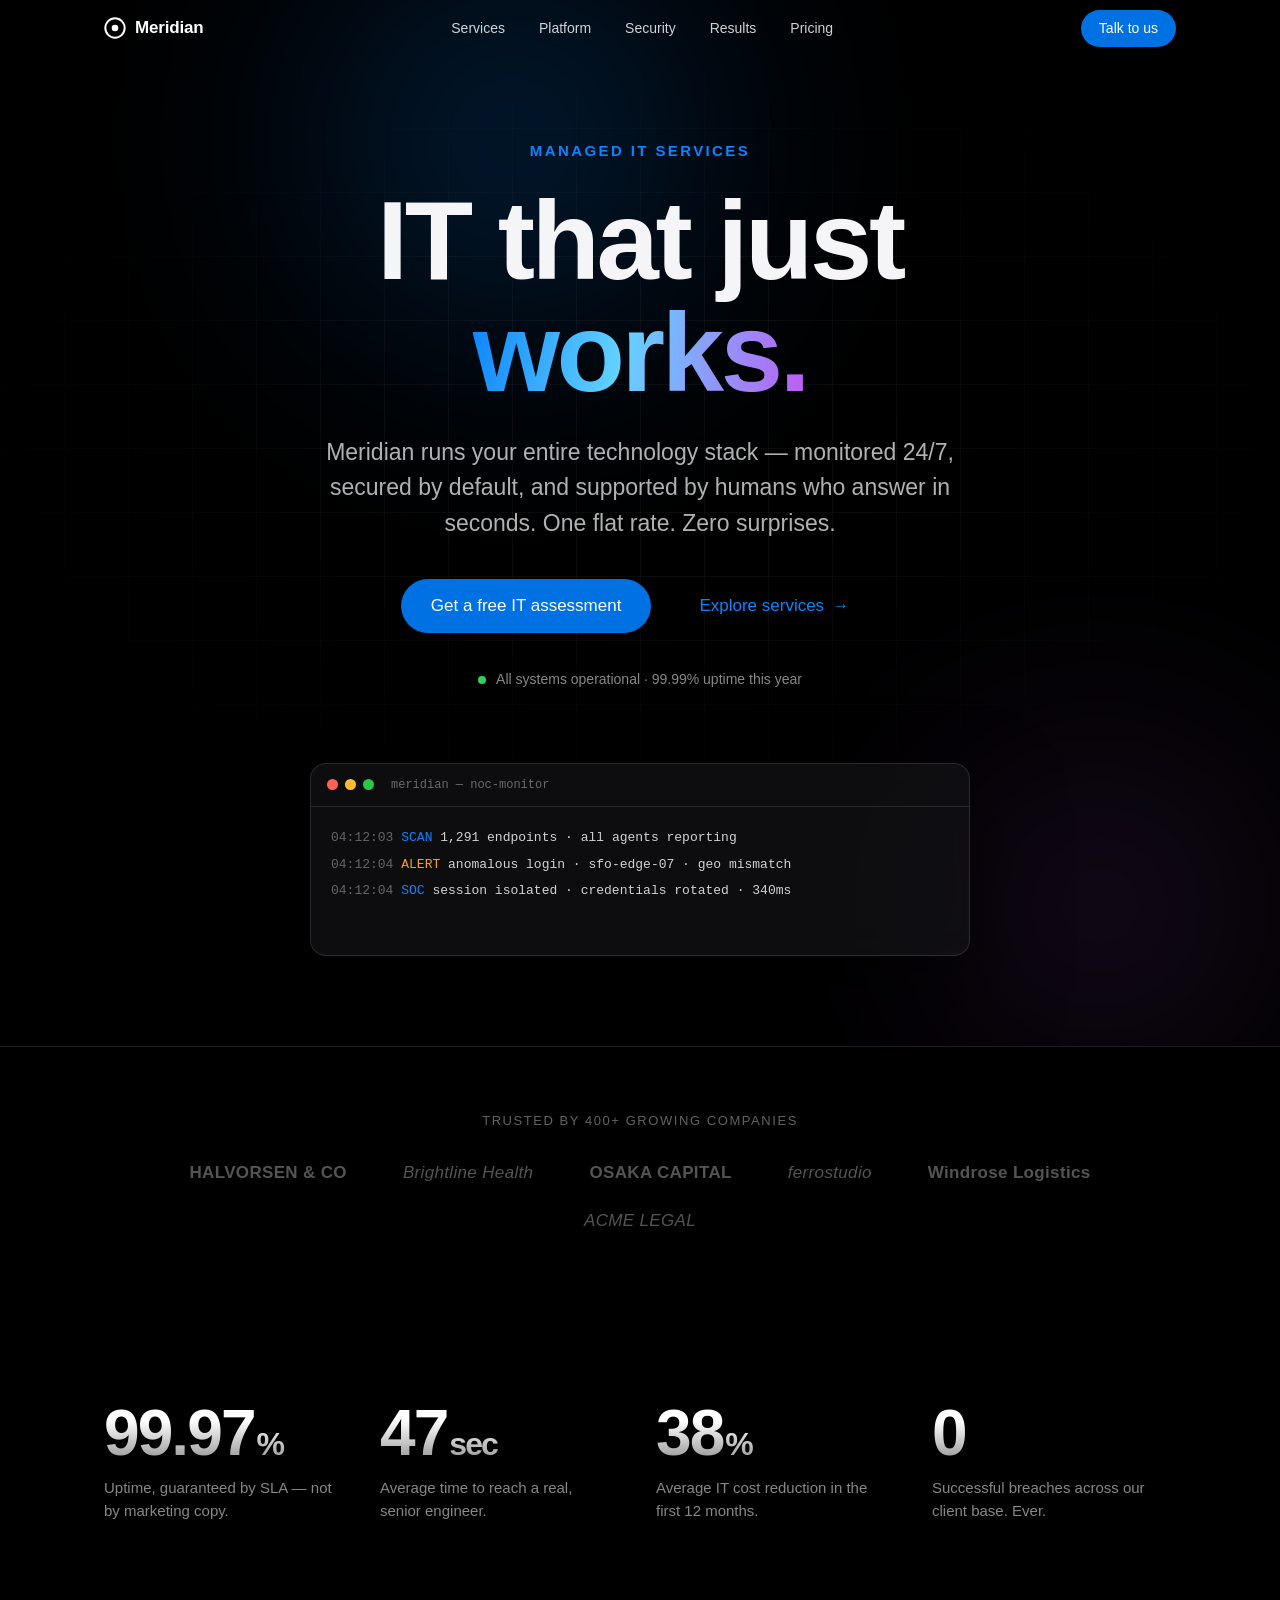
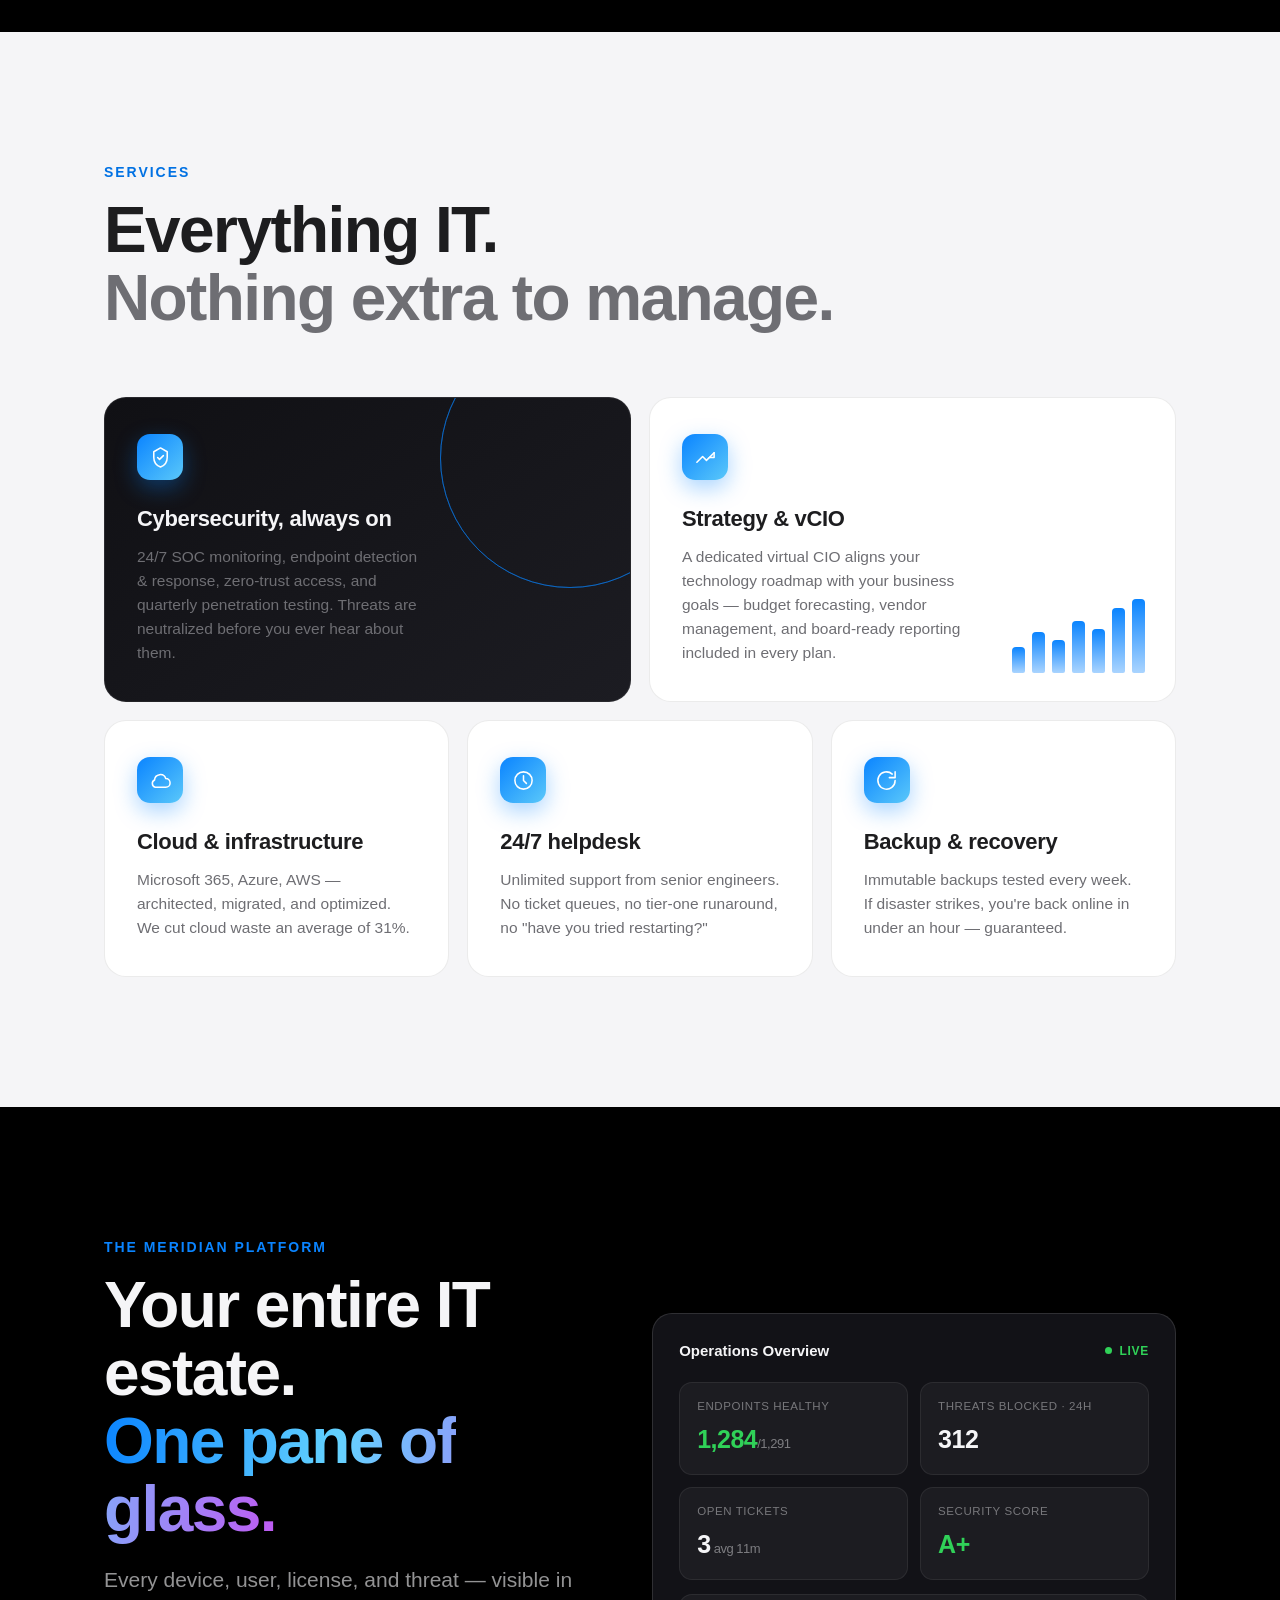
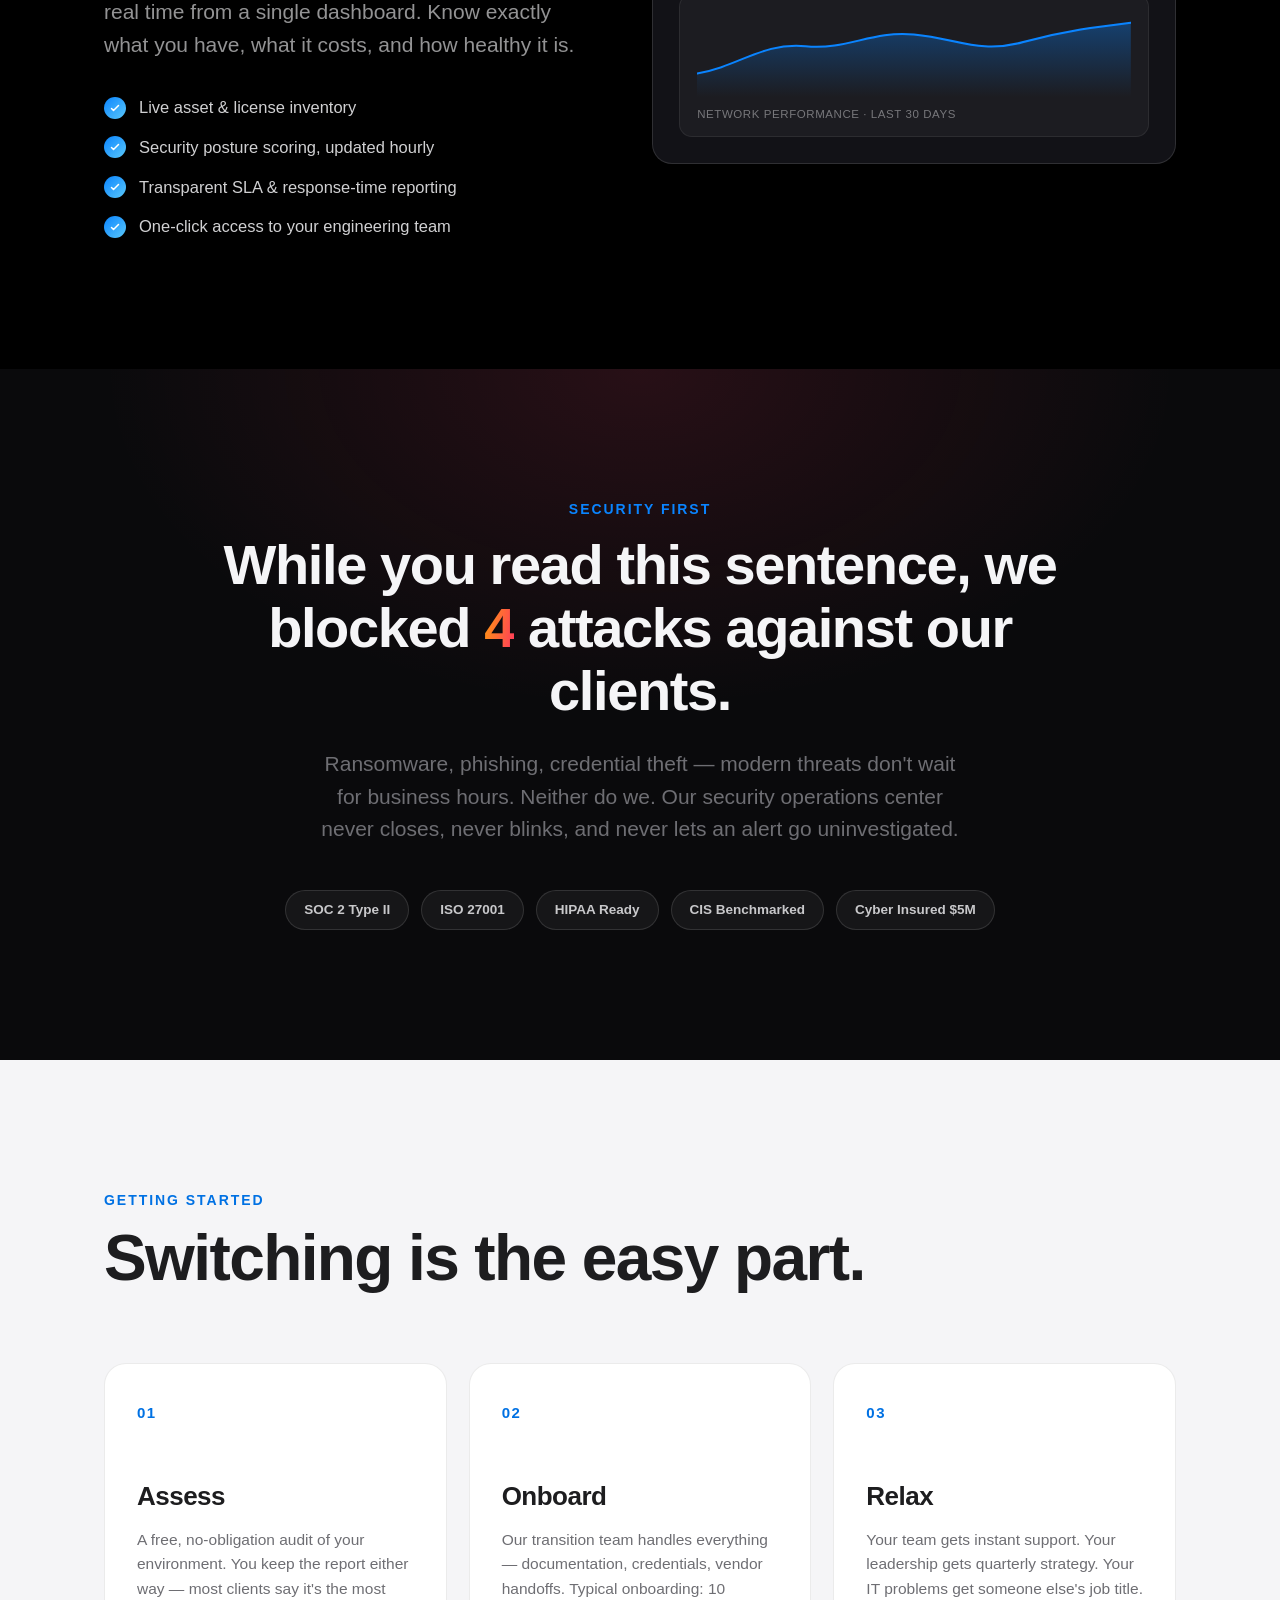
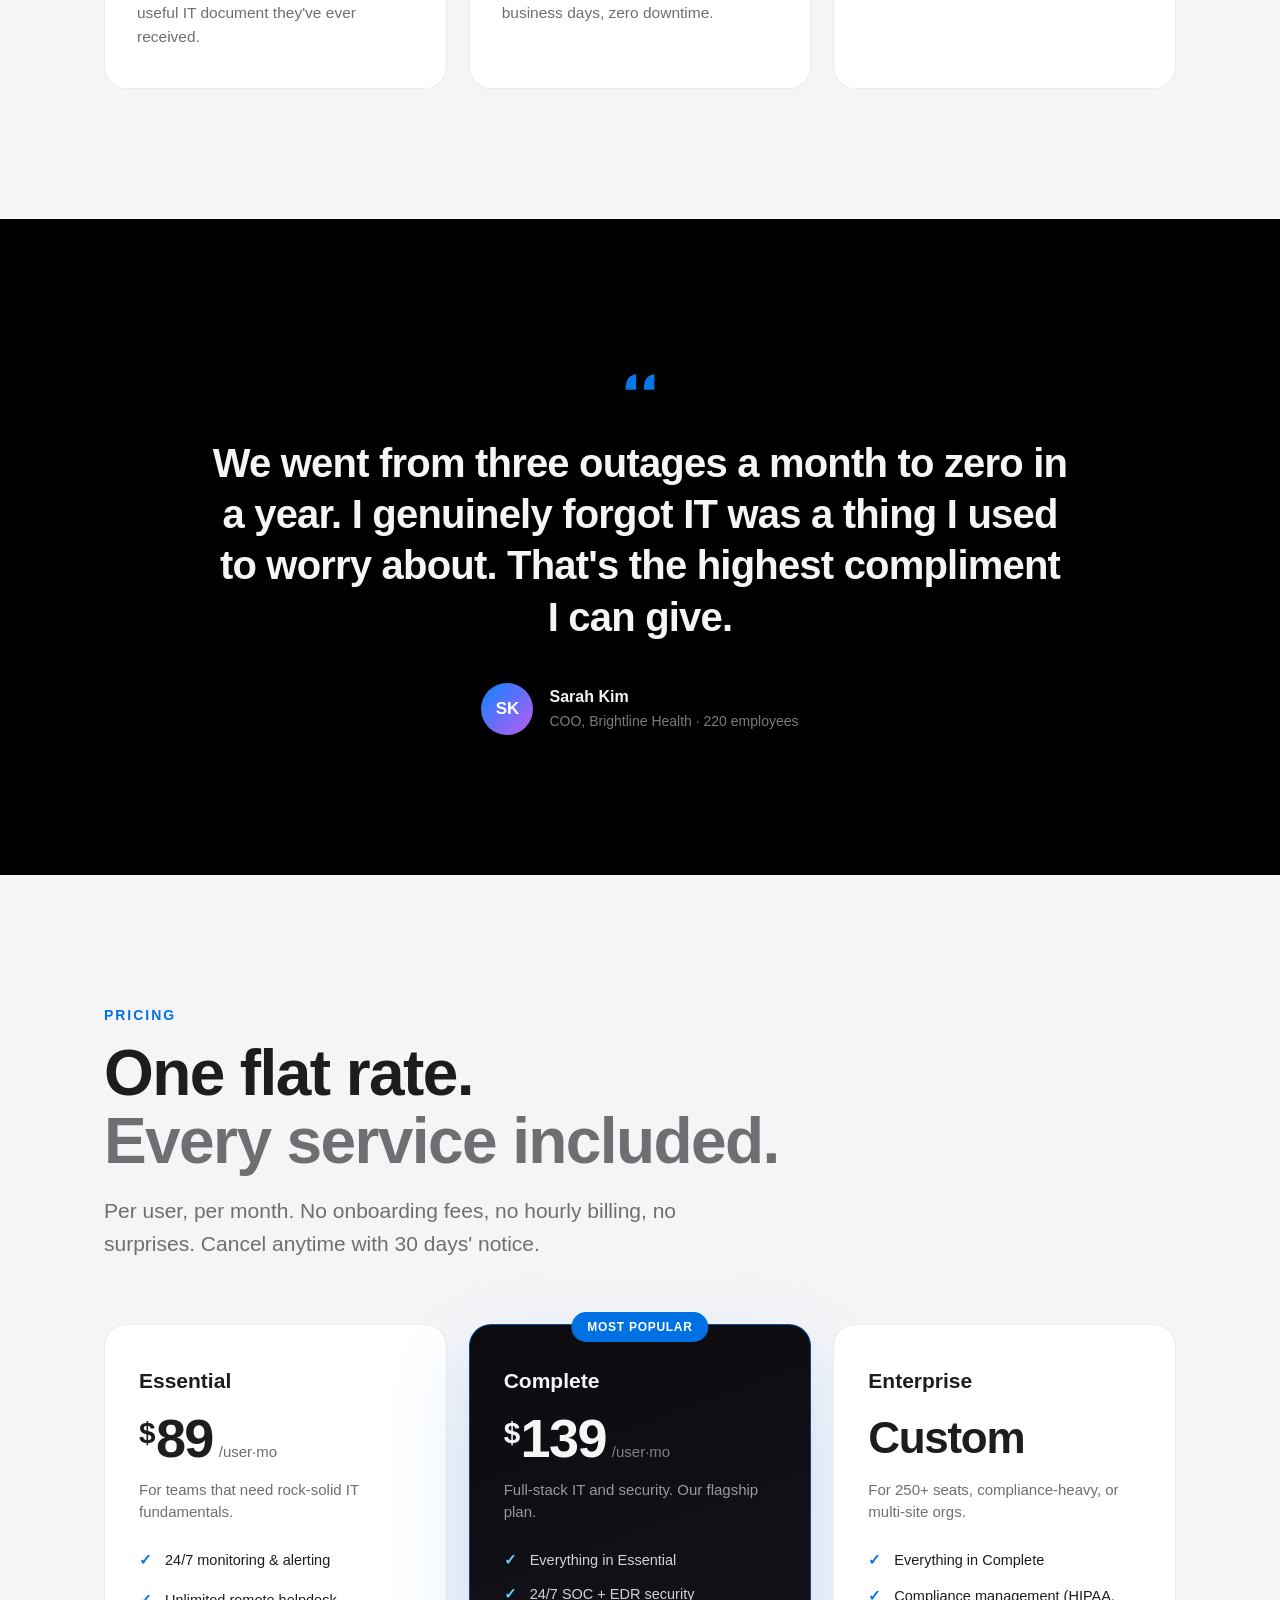
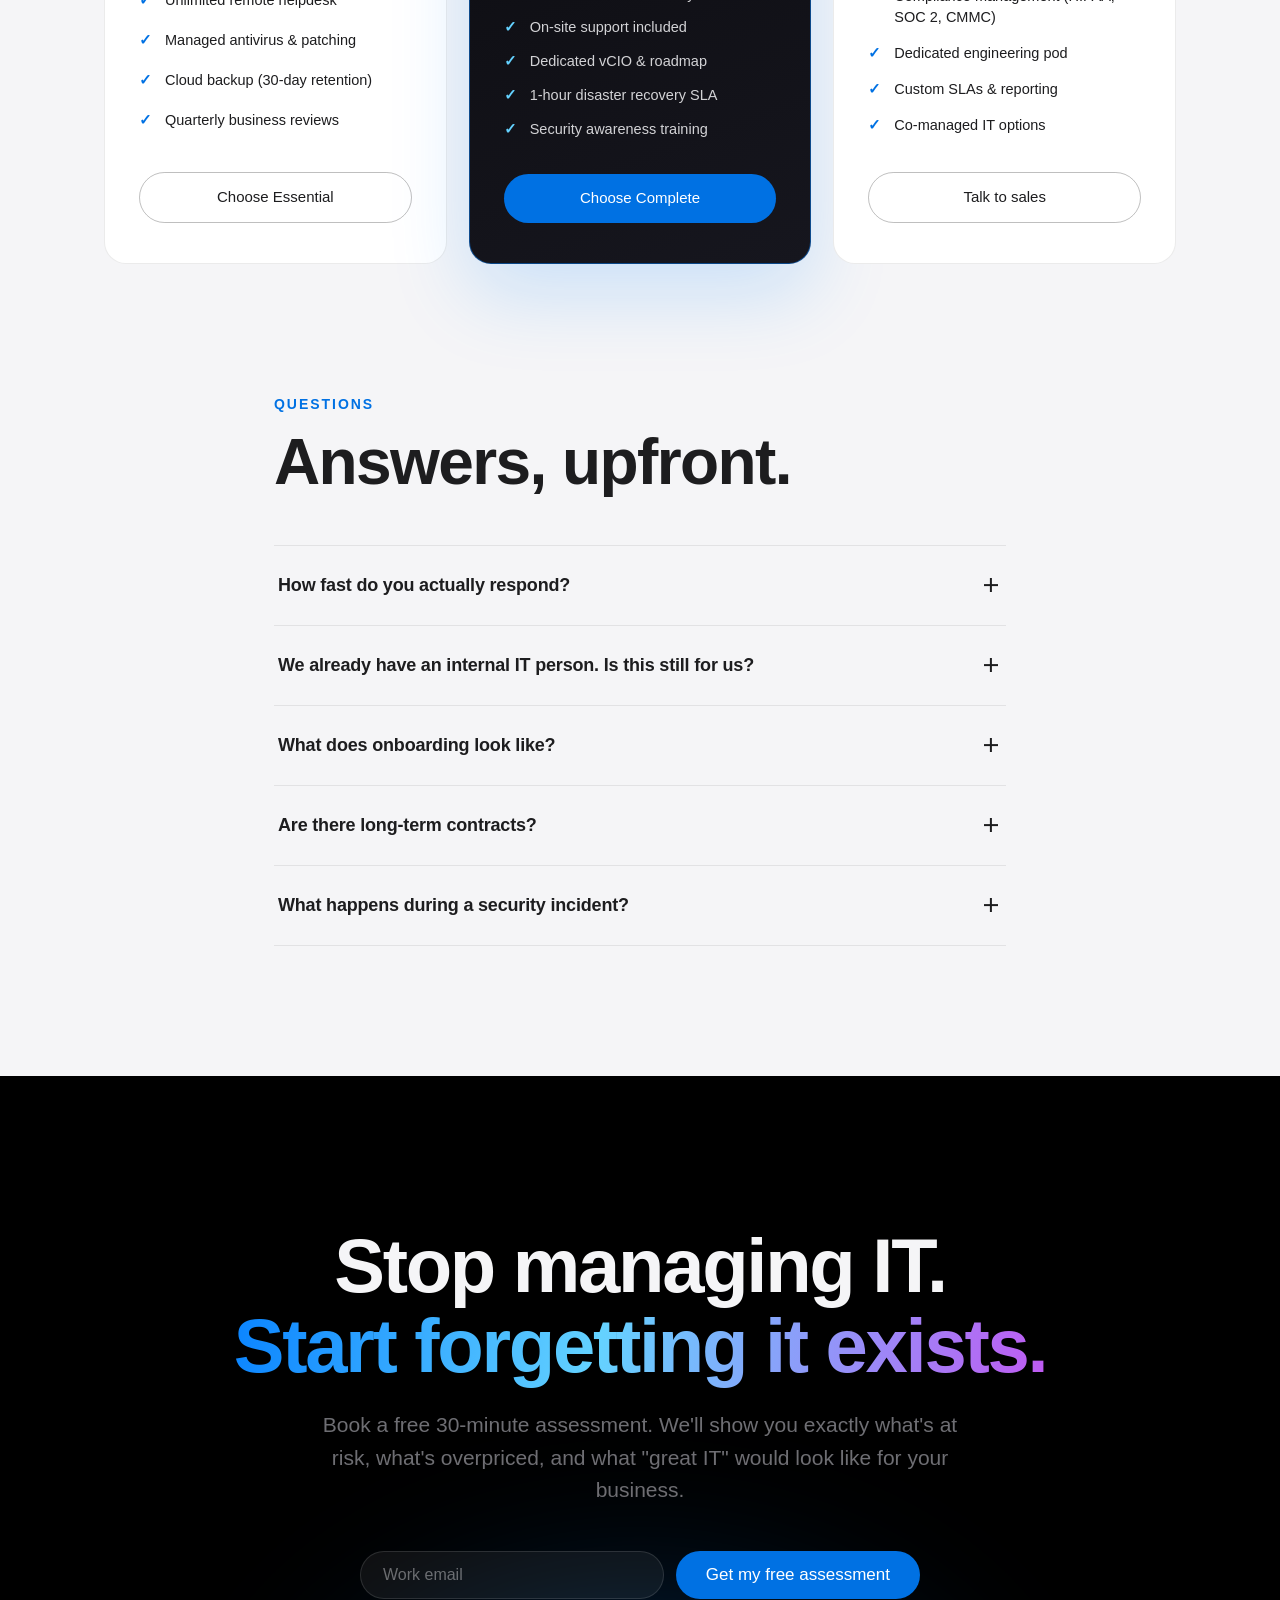
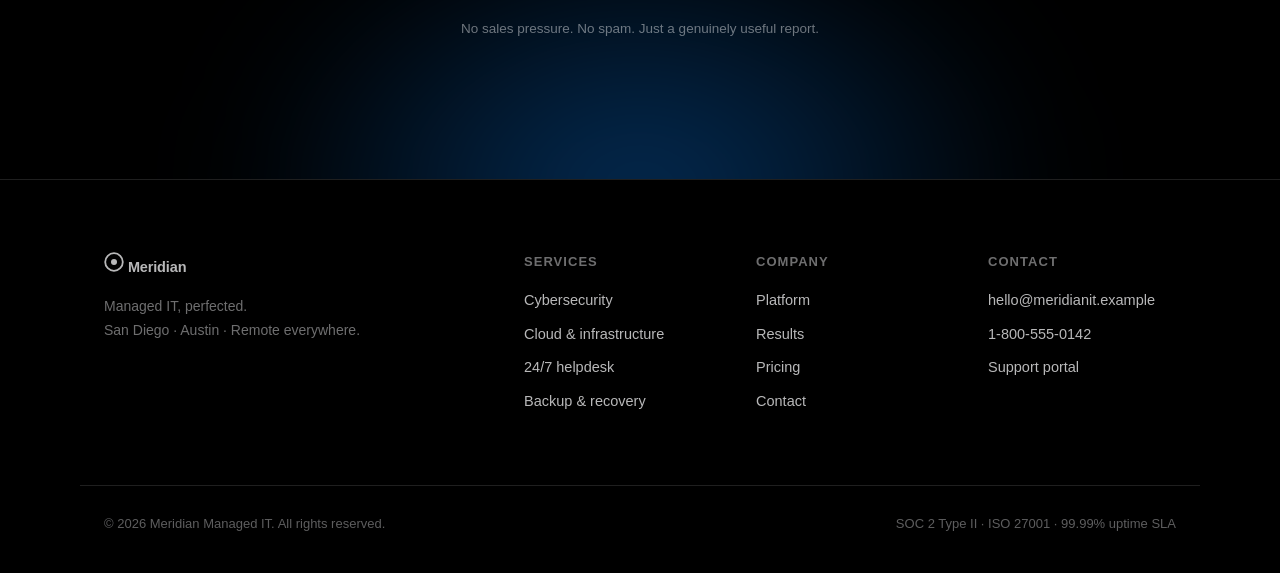
==== index.html @ 604c6b4e "Add Apple-inspired marketing website for Meridian MSP Premium single-page site built with zero-depen" ====
<!DOCTYPE html>
<html lang="en">
<head>
  <meta charset="UTF-8" />
  <meta name="viewport" content="width=device-width, initial-scale=1.0" />
  <title>Meridian — Managed IT, Perfected.</title>
  <meta name="description" content="Meridian is the managed services provider for companies that refuse to think about IT. 24/7 monitoring, cybersecurity, cloud, and unlimited support — one flat rate." />
  <link rel="preconnect" href="https://fonts.googleapis.com" />
  <link rel="icon" href="data:image/svg+xml,<svg xmlns='http://www.w3.org/2000/svg' viewBox='0 0 100 100'><circle cx='50' cy='50' r='42' fill='%230071e3'/><circle cx='50' cy='50' r='16' fill='white'/></svg>" />
  <link rel="stylesheet" href="css/style.css" />
</head>
<body>

  <!-- ============ NAV ============ -->
  <nav class="nav" id="nav">
    <div class="nav-inner">
      <a href="#top" class="nav-logo" aria-label="Meridian home">
        <svg width="22" height="22" viewBox="0 0 100 100" fill="none" aria-hidden="true">
          <circle cx="50" cy="50" r="44" stroke="currentColor" stroke-width="9"/>
          <circle cx="50" cy="50" r="15" fill="currentColor"/>
        </svg>
        <span>Meridian</span>
      </a>
      <div class="nav-links" id="navLinks">
        <a href="#services">Services</a>
        <a href="#platform">Platform</a>
        <a href="#security">Security</a>
        <a href="#results">Results</a>
        <a href="#pricing">Pricing</a>
      </div>
      <div class="nav-actions">
        <a href="#contact" class="btn btn-small btn-primary">Talk to us</a>
        <button class="nav-burger" id="navBurger" aria-label="Open menu" aria-expanded="false">
          <span></span><span></span>
        </button>
      </div>
    </div>
  </nav>

  <!-- ============ HERO ============ -->
  <header class="hero" id="top">
    <div class="hero-glow hero-glow-1" aria-hidden="true"></div>
    <div class="hero-glow hero-glow-2" aria-hidden="true"></div>
    <div class="hero-grid" aria-hidden="true"></div>

    <div class="hero-content">
      <p class="hero-eyebrow reveal">Managed IT Services</p>
      <h1 class="hero-title reveal">
        IT that just<br /><span class="gradient-text">works.</span>
      </h1>
      <p class="hero-sub reveal">
        Meridian runs your entire technology stack — monitored 24/7, secured by default,
        and supported by humans who answer in seconds. One flat rate. Zero surprises.
      </p>
      <div class="hero-cta reveal">
        <a href="#contact" class="btn btn-large btn-primary">Get a free IT assessment</a>
        <a href="#services" class="btn btn-large btn-ghost">Explore services <span class="arrow">→</span></a>
      </div>
      <div class="hero-trust reveal">
        <span class="trust-dot" aria-hidden="true"></span>
        All systems operational · 99.99% uptime this year
      </div>
    </div>

    <div class="hero-terminal reveal" aria-hidden="true">
      <div class="terminal-bar">
        <span class="t-dot t-red"></span><span class="t-dot t-yellow"></span><span class="t-dot t-green"></span>
        <span class="terminal-title">meridian — noc-monitor</span>
      </div>
      <div class="terminal-body" id="terminalBody"></div>
    </div>
  </header>

  <!-- ============ LOGO STRIP ============ -->
  <section class="logos reveal">
    <p class="logos-label">Trusted by 400+ growing companies</p>
    <div class="logos-row">
      <span>HALVORSEN &amp; CO</span><span>Brightline Health</span><span>OSAKA CAPITAL</span>
      <span>ferrostudio</span><span>Windrose Logistics</span><span>ACME LEGAL</span>
    </div>
  </section>

  <!-- ============ STATS ============ -->
  <section class="stats" id="results">
    <div class="container">
      <div class="stats-grid">
        <div class="stat reveal">
          <div class="stat-number"><span class="counter" data-target="99.99" data-decimals="2">0</span><span class="stat-unit">%</span></div>
          <p>Uptime, guaranteed by SLA — not by marketing copy.</p>
        </div>
        <div class="stat reveal">
          <div class="stat-number"><span class="counter" data-target="47">0</span><span class="stat-unit">sec</span></div>
          <p>Average time to reach a real, senior engineer.</p>
        </div>
        <div class="stat reveal">
          <div class="stat-number"><span class="counter" data-target="38">0</span><span class="stat-unit">%</span></div>
          <p>Average IT cost reduction in the first 12 months.</p>
        </div>
        <div class="stat reveal">
          <div class="stat-number"><span class="counter" data-target="0">0</span></div>
          <p>Successful breaches across our client base. Ever.</p>
        </div>
      </div>
    </div>
  </section>

  <!-- ============ SERVICES / BENTO ============ -->
  <section class="section section-light" id="services">
    <div class="container">
      <p class="section-eyebrow reveal">Services</p>
      <h2 class="section-title reveal">Everything IT.<br /><span class="muted">Nothing extra to manage.</span></h2>

      <div class="bento">
        <article class="bento-card bento-wide bento-dark reveal">
          <div class="bento-icon" aria-hidden="true">
            <svg viewBox="0 0 24 24" fill="none" stroke="currentColor" stroke-width="1.6" stroke-linecap="round" stroke-linejoin="round"><path d="M12 2l7 4v6c0 4.4-3 8.4-7 10-4-1.6-7-5.6-7-10V6l7-4z"/><path d="M9 12l2 2 4-4"/></svg>
          </div>
          <h3>Cybersecurity, always on</h3>
          <p>24/7 SOC monitoring, endpoint detection &amp; response, zero-trust access, and quarterly penetration testing. Threats are neutralized before you ever hear about them.</p>
          <div class="bento-visual shield-rings" aria-hidden="true">
            <span></span><span></span><span></span>
          </div>
        </article>

        <article class="bento-card bento-wide reveal">
          <div class="bento-icon" aria-hidden="true">
            <svg viewBox="0 0 24 24" fill="none" stroke="currentColor" stroke-width="1.6" stroke-linecap="round" stroke-linejoin="round"><path d="M3 17l6-6 4 4 8-8"/><path d="M21 7v5h-5"/></svg>
          </div>
          <h3>Strategy &amp; vCIO</h3>
          <p>A dedicated virtual CIO aligns your technology roadmap with your business goals — budget forecasting, vendor management, and board-ready reporting included in every plan.</p>
          <div class="bento-visual bars" aria-hidden="true">
            <span style="--h:35%"></span><span style="--h:55%"></span><span style="--h:45%"></span><span style="--h:70%"></span><span style="--h:60%"></span><span style="--h:88%"></span><span style="--h:100%"></span>
          </div>
        </article>

        <article class="bento-card reveal">
          <div class="bento-icon" aria-hidden="true">
            <svg viewBox="0 0 24 24" fill="none" stroke="currentColor" stroke-width="1.6" stroke-linecap="round" stroke-linejoin="round"><path d="M17.5 19a4.5 4.5 0 100-9 6 6 0 00-11.7 1.5A4 4 0 006.5 19h11z"/></svg>
          </div>
          <h3>Cloud &amp; infrastructure</h3>
          <p>Microsoft 365, Azure, AWS — architected, migrated, and optimized. We cut cloud waste an average of 31%.</p>
        </article>

        <article class="bento-card reveal">
          <div class="bento-icon" aria-hidden="true">
            <svg viewBox="0 0 24 24" fill="none" stroke="currentColor" stroke-width="1.6" stroke-linecap="round" stroke-linejoin="round"><circle cx="12" cy="12" r="9"/><path d="M12 7v5l3 3"/></svg>
          </div>
          <h3>24/7 helpdesk</h3>
          <p>Unlimited support from senior engineers. No ticket queues, no tier-one runaround, no "have you tried restarting?"</p>
        </article>

        <article class="bento-card reveal">
          <div class="bento-icon" aria-hidden="true">
            <svg viewBox="0 0 24 24" fill="none" stroke="currentColor" stroke-width="1.6" stroke-linecap="round" stroke-linejoin="round"><path d="M21 12a9 9 0 11-3-6.7"/><path d="M21 3v6h-6"/></svg>
          </div>
          <h3>Backup &amp; recovery</h3>
          <p>Immutable backups tested every week. If disaster strikes, you're back online in under an hour — guaranteed.</p>
        </article>
      </div>
    </div>
  </section>

  <!-- ============ PLATFORM ============ -->
  <section class="section section-dark" id="platform">
    <div class="container platform-grid">
      <div class="platform-copy">
        <p class="section-eyebrow reveal">The Meridian Platform</p>
        <h2 class="section-title reveal">Your entire IT estate.<br /><span class="gradient-text">One pane of glass.</span></h2>
        <p class="section-sub reveal">
          Every device, user, license, and threat — visible in real time from a single dashboard.
          Know exactly what you have, what it costs, and how healthy it is.
        </p>
        <ul class="check-list reveal">
          <li>Live asset &amp; license inventory</li>
          <li>Security posture scoring, updated hourly</li>
          <li>Transparent SLA &amp; response-time reporting</li>
          <li>One-click access to your engineering team</li>
        </ul>
      </div>

      <div class="dashboard reveal" aria-hidden="true">
        <div class="dash-header">
          <span class="dash-title">Operations Overview</span>
          <span class="dash-live"><span class="pulse"></span>Live</span>
        </div>
        <div class="dash-tiles">
          <div class="dash-tile">
            <span class="dash-label">Endpoints healthy</span>
            <span class="dash-value good">1,284<span class="dash-small">/1,291</span></span>
          </div>
          <div class="dash-tile">
            <span class="dash-label">Threats blocked · 24h</span>
            <span class="dash-value">312</span>
          </div>
          <div class="dash-tile">
            <span class="dash-label">Open tickets</span>
            <span class="dash-value">3<span class="dash-small"> avg 11m</span></span>
          </div>
          <div class="dash-tile">
            <span class="dash-label">Security score</span>
            <span class="dash-value good">A+</span>
          </div>
        </div>
        <div class="dash-chart">
          <svg viewBox="0 0 400 110" preserveAspectRatio="none">
            <defs>
              <linearGradient id="chartFill" x1="0" y1="0" x2="0" y2="1">
                <stop offset="0%" stop-color="#0a84ff" stop-opacity="0.35"/>
                <stop offset="100%" stop-color="#0a84ff" stop-opacity="0"/>
              </linearGradient>
            </defs>
            <path class="chart-area" d="M0,80 C40,70 60,40 100,45 C140,50 160,25 200,30 C240,35 260,55 300,40 C340,25 370,20 400,15 L400,110 L0,110 Z" fill="url(#chartFill)"/>
            <path class="chart-line" d="M0,80 C40,70 60,40 100,45 C140,50 160,25 200,30 C240,35 260,55 300,40 C340,25 370,20 400,15" fill="none" stroke="#0a84ff" stroke-width="2.5" stroke-linecap="round"/>
          </svg>
          <span class="dash-label">Network performance · last 30 days</span>
        </div>
      </div>
    </div>
  </section>

  <!-- ============ SECURITY BANNER ============ -->
  <section class="section security" id="security">
    <div class="container security-inner">
      <p class="section-eyebrow reveal">Security first</p>
      <h2 class="security-headline reveal">
        While you read this sentence, we blocked
        <span class="gradient-text-warm" id="threatCounter">4</span>
        attacks against our clients.
      </h2>
      <p class="section-sub center reveal">
        Ransomware, phishing, credential theft — modern threats don't wait for business hours.
        Neither do we. Our security operations center never closes, never blinks, and never
        lets an alert go uninvestigated.
      </p>
      <div class="badges reveal">
        <span class="badge">SOC 2 Type II</span>
        <span class="badge">ISO 27001</span>
        <span class="badge">HIPAA Ready</span>
        <span class="badge">CIS Benchmarked</span>
        <span class="badge">Cyber Insured $5M</span>
      </div>
    </div>
  </section>

  <!-- ============ PROCESS ============ -->
  <section class="section section-light">
    <div class="container">
      <p class="section-eyebrow reveal">Getting started</p>
      <h2 class="section-title reveal">Switching is the easy part.</h2>
      <div class="steps">
        <div class="step reveal">
          <span class="step-num">01</span>
          <h3>Assess</h3>
          <p>A free, no-obligation audit of your environment. You keep the report either way — most clients say it's the most useful IT document they've ever received.</p>
        </div>
        <div class="step reveal">
          <span class="step-num">02</span>
          <h3>Onboard</h3>
          <p>Our transition team handles everything — documentation, credentials, vendor handoffs. Typical onboarding: 10 business days, zero downtime.</p>
        </div>
        <div class="step reveal">
          <span class="step-num">03</span>
          <h3>Relax</h3>
          <p>Your team gets instant support. Your leadership gets quarterly strategy. Your IT problems get someone else's job title.</p>
        </div>
      </div>
    </div>
  </section>

  <!-- ============ TESTIMONIAL ============ -->
  <section class="section section-dark testimonial-section">
    <div class="container">
      <div class="testimonial reveal">
        <svg class="quote-mark" viewBox="0 0 24 24" fill="currentColor" aria-hidden="true"><path d="M10 8v8H4.5C4.5 11 6 8.5 10 8zm9.5 0v8H14c0-5 1.5-7.5 5.5-8z"/></svg>
        <blockquote>
          We went from three outages a month to zero in a year. I genuinely forgot
          IT was a thing I used to worry about. That's the highest compliment I can give.
        </blockquote>
        <div class="testimonial-author">
          <div class="avatar" aria-hidden="true">SK</div>
          <div>
            <strong>Sarah Kim</strong>
            <span>COO, Brightline Health · 220 employees</span>
          </div>
        </div>
      </div>
    </div>
  </section>

  <!-- ============ PRICING ============ -->
  <section class="section section-light" id="pricing">
    <div class="container">
      <p class="section-eyebrow reveal">Pricing</p>
      <h2 class="section-title reveal">One flat rate.<br /><span class="muted">Every service included.</span></h2>
      <p class="section-sub reveal">Per user, per month. No onboarding fees, no hourly billing, no surprises. Cancel anytime with 30 days' notice.</p>

      <div class="pricing-grid">
        <div class="price-card reveal">
          <h3>Essential</h3>
          <div class="price"><span class="currency">$</span>89<span class="per">/user·mo</span></div>
          <p class="price-desc">For teams that need rock-solid IT fundamentals.</p>
          <ul>
            <li>24/7 monitoring &amp; alerting</li>
            <li>Unlimited remote helpdesk</li>
            <li>Managed antivirus &amp; patching</li>
            <li>Cloud backup (30-day retention)</li>
            <li>Quarterly business reviews</li>
          </ul>
          <a href="#contact" class="btn btn-outline">Choose Essential</a>
        </div>

        <div class="price-card featured reveal">
          <span class="popular-tag">Most popular</span>
          <h3>Complete</h3>
          <div class="price"><span class="currency">$</span>139<span class="per">/user·mo</span></div>
          <p class="price-desc">Full-stack IT and security. Our flagship plan.</p>
          <ul>
            <li>Everything in Essential</li>
            <li>24/7 SOC + EDR security</li>
            <li>On-site support included</li>
            <li>Dedicated vCIO &amp; roadmap</li>
            <li>1-hour disaster recovery SLA</li>
            <li>Security awareness training</li>
          </ul>
          <a href="#contact" class="btn btn-primary">Choose Complete</a>
        </div>

        <div class="price-card reveal">
          <h3>Enterprise</h3>
          <div class="price price-custom">Custom</div>
          <p class="price-desc">For 250+ seats, compliance-heavy, or multi-site orgs.</p>
          <ul>
            <li>Everything in Complete</li>
            <li>Compliance management (HIPAA, SOC 2, CMMC)</li>
            <li>Dedicated engineering pod</li>
            <li>Custom SLAs &amp; reporting</li>
            <li>Co-managed IT options</li>
          </ul>
          <a href="#contact" class="btn btn-outline">Talk to sales</a>
        </div>
      </div>
    </div>
  </section>

  <!-- ============ FAQ ============ -->
  <section class="section section-light faq-section">
    <div class="container container-narrow">
      <p class="section-eyebrow reveal">Questions</p>
      <h2 class="section-title reveal">Answers, upfront.</h2>
      <div class="faq reveal">
        <details>
          <summary>How fast do you actually respond?<span class="faq-icon" aria-hidden="true"></span></summary>
          <p>Our average speed-to-answer is 47 seconds, and critical issues get a senior engineer engaged within 15 minutes — contractually. We publish our real response metrics in your dashboard, so you never have to take our word for it.</p>
        </details>
        <details>
          <summary>We already have an internal IT person. Is this still for us?<span class="faq-icon" aria-hidden="true"></span></summary>
          <p>Absolutely. Our co-managed model gives your internal team enterprise-grade tooling, a 24/7 safety net, and deep specialists on demand — so they can focus on projects instead of password resets.</p>
        </details>
        <details>
          <summary>What does onboarding look like?<span class="faq-icon" aria-hidden="true"></span></summary>
          <p>A dedicated transition team documents your environment, deploys our management stack, and coordinates with your previous provider. Typical timeline is 10 business days with zero user downtime. You'll barely notice — which is the point.</p>
        </details>
        <details>
          <summary>Are there long-term contracts?<span class="faq-icon" aria-hidden="true"></span></summary>
          <p>No. We earn your business monthly. Every plan is cancel-anytime with 30 days' notice, and we'll hand over complete documentation if you ever leave. Nobody's leaving, though.</p>
        </details>
        <details>
          <summary>What happens during a security incident?<span class="faq-icon" aria-hidden="true"></span></summary>
          <p>Our SOC isolates the threat immediately — usually before you're aware of it. You get a plain-English incident report, we handle remediation end-to-end, and our $5M cyber liability coverage backs every engagement.</p>
        </details>
      </div>
    </div>
  </section>

  <!-- ============ CTA ============ -->
  <section class="cta" id="contact">
    <div class="cta-glow" aria-hidden="true"></div>
    <div class="container cta-inner">
      <h2 class="cta-title reveal">Stop managing IT.<br /><span class="gradient-text">Start forgetting it exists.</span></h2>
      <p class="section-sub center reveal">Book a free 30-minute assessment. We'll show you exactly what's at risk, what's overpriced, and what "great IT" would look like for your business.</p>
      <form class="cta-form reveal" id="ctaForm">
        <input type="email" placeholder="Work email" aria-label="Work email" required />
        <button type="submit" class="btn btn-primary btn-large">Get my free assessment</button>
      </form>
      <p class="cta-fineprint reveal">No sales pressure. No spam. Just a genuinely useful report.</p>
    </div>
  </section>

  <!-- ============ FOOTER ============ -->
  <footer class="footer">
    <div class="container footer-grid">
      <div class="footer-brand">
        <a href="#top" class="nav-logo">
          <svg width="20" height="20" viewBox="0 0 100 100" fill="none" aria-hidden="true">
            <circle cx="50" cy="50" r="44" stroke="currentColor" stroke-width="9"/>
            <circle cx="50" cy="50" r="15" fill="currentColor"/>
          </svg>
          <span>Meridian</span>
        </a>
        <p>Managed IT, perfected.<br />San Diego · Austin · Remote everywhere.</p>
      </div>
      <div>
        <h4>Services</h4>
        <a href="#services">Cybersecurity</a>
        <a href="#services">Cloud &amp; infrastructure</a>
        <a href="#services">24/7 helpdesk</a>
        <a href="#services">Backup &amp; recovery</a>
      </div>
      <div>
        <h4>Company</h4>
        <a href="#platform">Platform</a>
        <a href="#results">Results</a>
        <a href="#pricing">Pricing</a>
        <a href="#contact">Contact</a>
      </div>
      <div>
        <h4>Contact</h4>
        <a href="mailto:hello@meridianit.example">hello@meridianit.example</a>
        <a href="tel:+18005550142">1-800-555-0142</a>
        <a href="#contact">Support portal</a>
      </div>
    </div>
    <div class="container footer-bottom">
      <span>© 2026 Meridian Managed IT. All rights reserved.</span>
      <span>SOC 2 Type II · ISO 27001 · 99.99% uptime SLA</span>
    </div>
  </footer>

  <script src="js/main.js"></script>
</body>
</html>
---- css/style.css ----
/* ================================================================
   Meridian — Managed IT, Perfected.
   Apple-inspired design system: big type, generous space, restraint.
   ================================================================ */

:root {
  --bg-dark: #000000;
  --bg-dark-2: #0a0a0c;
  --bg-light: #f5f5f7;
  --bg-white: #ffffff;
  --ink: #1d1d1f;
  --ink-soft: #6e6e73;
  --paper: #f5f5f7;
  --paper-soft: rgba(245, 245, 247, 0.65);
  --blue: #0071e3;
  --blue-bright: #0a84ff;
  --line-dark: rgba(255, 255, 255, 0.12);
  --line-light: rgba(0, 0, 0, 0.08);
  --radius: 22px;
  --font: -apple-system, BlinkMacSystemFont, "SF Pro Display", "Segoe UI",
          Inter, Roboto, Helvetica, Arial, sans-serif;
  --ease: cubic-bezier(0.22, 1, 0.36, 1);
}

* { margin: 0; padding: 0; box-sizing: border-box; }

html { scroll-behavior: smooth; }

body {
  font-family: var(--font);
  background: var(--bg-dark);
  color: var(--paper);
  -webkit-font-smoothing: antialiased;
  text-rendering: optimizeLegibility;
  overflow-x: hidden;
  line-height: 1.5;
}

.container { max-width: 1120px; margin: 0 auto; padding: 0 24px; }
.container-narrow { max-width: 780px; }

::selection { background: var(--blue); color: #fff; }

/* ---------------- Reveal animation ---------------- */
.reveal {
  opacity: 0;
  transform: translateY(28px);
  transition: opacity 0.9s var(--ease), transform 0.9s var(--ease);
}
.reveal.in {
  opacity: 1;
  transform: none;
}

@media (prefers-reduced-motion: reduce) {
  .reveal { opacity: 1; transform: none; transition: none; }
  html { scroll-behavior: auto; }
  * { animation: none !important; }
}

/* ---------------- Typography helpers ---------------- */
.gradient-text {
  background: linear-gradient(100deg, #0a84ff 0%, #64d2ff 45%, #bf5af2 100%);
  -webkit-background-clip: text;
  background-clip: text;
  -webkit-text-fill-color: transparent;
  color: transparent;
}
.gradient-text-warm {
  background: linear-gradient(100deg, #ff9f0a, #ff375f);
  -webkit-background-clip: text;
  background-clip: text;
  -webkit-text-fill-color: transparent;
  color: transparent;
  font-variant-numeric: tabular-nums;
}
.muted { color: var(--ink-soft); }

.section-eyebrow {
  font-size: 14px;
  font-weight: 600;
  letter-spacing: 0.14em;
  text-transform: uppercase;
  color: var(--blue-bright);
  margin-bottom: 14px;
}
.section-title {
  font-size: clamp(36px, 5.4vw, 64px);
  font-weight: 700;
  letter-spacing: -0.025em;
  line-height: 1.06;
  margin-bottom: 20px;
}
.section-sub {
  font-size: clamp(17px, 2vw, 21px);
  color: var(--ink-soft);
  max-width: 640px;
  line-height: 1.55;
}
.section-sub.center { margin: 0 auto; text-align: center; }

/* ---------------- Buttons ---------------- */
.btn {
  display: inline-flex;
  align-items: center;
  gap: 8px;
  font-family: inherit;
  font-weight: 500;
  border-radius: 999px;
  text-decoration: none;
  cursor: pointer;
  border: none;
  transition: transform 0.35s var(--ease), background 0.3s, box-shadow 0.35s var(--ease), color 0.3s;
  white-space: nowrap;
}
.btn:active { transform: scale(0.97); }

.btn-primary {
  background: var(--blue);
  color: #fff;
}
.btn-primary:hover {
  background: #0077ed;
  box-shadow: 0 8px 30px rgba(10, 132, 255, 0.45);
  transform: translateY(-2px);
}
.btn-ghost {
  background: transparent;
  color: var(--blue-bright);
}
.btn-ghost:hover { color: #64d2ff; }
.btn-ghost .arrow { transition: transform 0.3s var(--ease); display: inline-block; }
.btn-ghost:hover .arrow { transform: translateX(4px); }

.btn-outline {
  background: transparent;
  color: var(--ink);
  border: 1px solid rgba(0, 0, 0, 0.25);
}
.btn-outline:hover { border-color: var(--ink); transform: translateY(-2px); }

.btn-small { font-size: 14px; padding: 8px 18px; }
.btn-large { font-size: 17px; padding: 14px 30px; }

/* ================================================================
   NAV
   ================================================================ */
.nav {
  position: fixed;
  inset: 0 0 auto 0;
  z-index: 100;
  transition: background 0.4s, border-color 0.4s, backdrop-filter 0.4s;
  border-bottom: 1px solid transparent;
}
.nav.scrolled {
  background: rgba(0, 0, 0, 0.65);
  -webkit-backdrop-filter: saturate(180%) blur(20px);
  backdrop-filter: saturate(180%) blur(20px);
  border-bottom-color: var(--line-dark);
}
.nav-inner {
  max-width: 1120px;
  margin: 0 auto;
  padding: 0 24px;
  height: 56px;
  display: flex;
  align-items: center;
  justify-content: space-between;
  gap: 24px;
}
.nav-logo {
  display: inline-flex;
  align-items: center;
  gap: 9px;
  color: #fff;
  text-decoration: none;
  font-weight: 600;
  font-size: 17px;
  letter-spacing: -0.01em;
}
.nav-links {
  display: flex;
  gap: 34px;
}
.nav-links a {
  color: rgba(255, 255, 255, 0.82);
  text-decoration: none;
  font-size: 14px;
  transition: color 0.25s;
}
.nav-links a:hover { color: #fff; }
.nav-actions { display: flex; align-items: center; gap: 14px; }

.nav-burger {
  display: none;
  flex-direction: column;
  justify-content: center;
  gap: 6px;
  width: 36px;
  height: 36px;
  background: none;
  border: none;
  cursor: pointer;
}
.nav-burger span {
  display: block;
  height: 1.6px;
  width: 20px;
  margin: 0 auto;
  background: #fff;
  transition: transform 0.3s var(--ease), opacity 0.3s;
}
.nav-burger.open span:first-child { transform: translateY(3.8px) rotate(45deg); }
.nav-burger.open span:last-child { transform: translateY(-3.8px) rotate(-45deg); }

/* ================================================================
   HERO
   ================================================================ */
.hero {
  position: relative;
  min-height: 100svh;
  display: flex;
  flex-direction: column;
  align-items: center;
  justify-content: center;
  text-align: center;
  padding: 140px 24px 90px;
  overflow: hidden;
}
.hero-glow {
  position: absolute;
  border-radius: 50%;
  filter: blur(110px);
  opacity: 0.5;
  pointer-events: none;
  animation: drift 14s ease-in-out infinite alternate;
}
.hero-glow-1 {
  width: 640px; height: 640px;
  background: radial-gradient(circle, rgba(10, 132, 255, 0.55), transparent 65%);
  top: -180px; left: 50%;
  transform: translateX(-70%);
}
.hero-glow-2 {
  width: 520px; height: 520px;
  background: radial-gradient(circle, rgba(191, 90, 242, 0.35), transparent 65%);
  bottom: -120px; right: -80px;
  animation-delay: -7s;
}
@keyframes drift {
  from { transform: translate(-70%, 0) scale(1); }
  to   { transform: translate(-55%, 40px) scale(1.12); }
}
.hero-grid {
  position: absolute;
  inset: 0;
  background-image:
    linear-gradient(rgba(255,255,255,0.045) 1px, transparent 1px),
    linear-gradient(90deg, rgba(255,255,255,0.045) 1px, transparent 1px);
  background-size: 64px 64px;
  -webkit-mask-image: radial-gradient(ellipse 75% 55% at 50% 42%, #000 25%, transparent 70%);
  mask-image: radial-gradient(ellipse 75% 55% at 50% 42%, #000 25%, transparent 70%);
  pointer-events: none;
}

.hero-content { position: relative; z-index: 2; max-width: 880px; }
.hero-eyebrow {
  font-size: 15px;
  font-weight: 600;
  letter-spacing: 0.16em;
  text-transform: uppercase;
  color: var(--blue-bright);
  margin-bottom: 22px;
}
.hero-title {
  font-size: clamp(52px, 9.5vw, 112px);
  font-weight: 700;
  letter-spacing: -0.03em;
  line-height: 1.0;
  margin-bottom: 26px;
}
.hero-sub {
  font-size: clamp(18px, 2.2vw, 23px);
  color: rgba(245, 245, 247, 0.72);
  max-width: 640px;
  margin: 0 auto 38px;
  line-height: 1.55;
}
.hero-cta {
  display: flex;
  gap: 18px;
  justify-content: center;
  flex-wrap: wrap;
  margin-bottom: 34px;
}
.hero-trust {
  display: inline-flex;
  align-items: center;
  gap: 10px;
  font-size: 14px;
  color: rgba(245, 245, 247, 0.55);
}
.trust-dot {
  width: 8px; height: 8px;
  border-radius: 50%;
  background: #30d158;
  box-shadow: 0 0 0 0 rgba(48, 209, 88, 0.6);
  animation: pulse-dot 2.4s infinite;
}
@keyframes pulse-dot {
  0%   { box-shadow: 0 0 0 0 rgba(48, 209, 88, 0.55); }
  70%  { box-shadow: 0 0 0 9px rgba(48, 209, 88, 0); }
  100% { box-shadow: 0 0 0 0 rgba(48, 209, 88, 0); }
}

/* Hero terminal */
.hero-terminal {
  position: relative;
  z-index: 2;
  margin-top: 72px;
  width: min(660px, 100%);
  background: rgba(18, 18, 22, 0.72);
  -webkit-backdrop-filter: blur(24px);
  backdrop-filter: blur(24px);
  border: 1px solid var(--line-dark);
  border-radius: 16px;
  box-shadow: 0 40px 90px rgba(0, 0, 0, 0.55);
  text-align: left;
  overflow: hidden;
  transition-delay: 0.25s;
}
.terminal-bar {
  display: flex;
  align-items: center;
  gap: 7px;
  padding: 12px 16px;
  border-bottom: 1px solid var(--line-dark);
}
.t-dot { width: 11px; height: 11px; border-radius: 50%; }
.t-red { background: #ff5f57; } .t-yellow { background: #febc2e; } .t-green { background: #28c840; }
.terminal-title {
  margin-left: 10px;
  font-size: 12px;
  color: rgba(245,245,247,0.4);
  font-family: "SF Mono", ui-monospace, Menlo, monospace;
}
.terminal-body {
  padding: 18px 20px 22px;
  font-family: "SF Mono", ui-monospace, Menlo, Consolas, monospace;
  font-size: 13px;
  line-height: 2.05;
  min-height: 148px;
  color: rgba(245, 245, 247, 0.85);
}
.terminal-body .t-ok    { color: #30d158; }
.terminal-body .t-info  { color: #0a84ff; }
.terminal-body .t-warn  { color: #ff9f0a; }
.terminal-body .t-dim   { color: rgba(245,245,247,0.38); }
.terminal-cursor {
  display: inline-block;
  width: 8px; height: 15px;
  background: rgba(245,245,247,0.8);
  vertical-align: -2px;
  animation: blink 1s steps(1) infinite;
}
@keyframes blink { 50% { opacity: 0; } }

/* ================================================================
   LOGOS
   ================================================================ */
.logos {
  padding: 64px 24px 72px;
  text-align: center;
  border-top: 1px solid var(--line-dark);
}
.logos-label {
  font-size: 13px;
  letter-spacing: 0.12em;
  text-transform: uppercase;
  color: rgba(245,245,247,0.4);
  margin-bottom: 30px;
}
.logos-row {
  display: flex;
  flex-wrap: wrap;
  justify-content: center;
  gap: 22px 56px;
  max-width: 980px;
  margin: 0 auto;
}
.logos-row span {
  font-size: 17px;
  font-weight: 700;
  letter-spacing: 0.02em;
  color: rgba(245,245,247,0.34);
  transition: color 0.3s;
}
.logos-row span:nth-child(2n) { font-weight: 400; font-style: italic; }
.logos-row span:hover { color: rgba(245,245,247,0.75); }

/* ================================================================
   STATS
   ================================================================ */
.stats { padding: 96px 0 110px; }
.stats-grid {
  display: grid;
  grid-template-columns: repeat(4, 1fr);
  gap: 48px 32px;
}
.stat p {
  color: rgba(245,245,247,0.55);
  font-size: 15px;
  line-height: 1.5;
  max-width: 230px;
}
.stat-number {
  font-size: clamp(44px, 5vw, 64px);
  font-weight: 700;
  letter-spacing: -0.03em;
  line-height: 1;
  margin-bottom: 12px;
  font-variant-numeric: tabular-nums;
  background: linear-gradient(180deg, #fff 30%, rgba(255,255,255,0.55));
  -webkit-background-clip: text;
  background-clip: text;
  -webkit-text-fill-color: transparent;
}
.stat-unit { font-size: 0.5em; font-weight: 600; margin-left: 2px; }

/* ================================================================
   SECTIONS
   ================================================================ */
.section { padding: 130px 0; }
.section-light {
  background: var(--bg-light);
  color: var(--ink);
}
.section-light .section-eyebrow { color: var(--blue); }
.section-dark {
  background: var(--bg-dark);
  color: var(--paper);
}
.section-dark .section-sub { color: rgba(245,245,247,0.6); }

/* ================================================================
   BENTO
   ================================================================ */
.bento {
  margin-top: 64px;
  display: grid;
  grid-template-columns: repeat(6, 1fr);
  gap: 18px;
}
.bento-card {
  grid-column: span 2;
  background: var(--bg-white);
  border-radius: var(--radius);
  padding: 36px 32px;
  position: relative;
  overflow: hidden;
  border: 1px solid var(--line-light);
  transition: transform 0.5s var(--ease), box-shadow 0.5s var(--ease);
}
.bento-card:hover {
  transform: translateY(-6px);
  box-shadow: 0 24px 60px rgba(0, 0, 0, 0.10);
}
.bento-wide { grid-column: span 3; min-height: 300px; }
.bento-wide p { max-width: 62%; }
.bento-dark {
  background: linear-gradient(145deg, #101014, #1c1c22);
  color: var(--paper);
  border-color: rgba(255,255,255,0.08);
}
.bento-dark p { color: rgba(245,245,247,0.62); }
.bento-card h3 {
  font-size: 22px;
  font-weight: 600;
  letter-spacing: -0.015em;
  margin-bottom: 10px;
}
.bento-card p {
  font-size: 15.5px;
  color: var(--ink-soft);
  line-height: 1.55;
  position: relative;
  z-index: 1;
}
.bento-icon {
  width: 46px; height: 46px;
  border-radius: 13px;
  display: grid;
  place-items: center;
  margin-bottom: 22px;
  background: linear-gradient(135deg, #0a84ff, #5ac8fa);
  color: #fff;
  box-shadow: 0 8px 22px rgba(10, 132, 255, 0.35);
}
.bento-icon svg { width: 23px; height: 23px; }

/* bento visuals */
.bento-visual { position: absolute; pointer-events: none; }
.shield-rings {
  right: -70px; top: -70px;
  width: 260px; height: 260px;
}
.shield-rings span {
  position: absolute;
  inset: 0;
  border: 1px solid rgba(10, 132, 255, 0.35);
  border-radius: 50%;
  animation: ring 4s var(--ease) infinite;
}
.shield-rings span:nth-child(2) { animation-delay: 1.3s; }
.shield-rings span:nth-child(3) { animation-delay: 2.6s; }
@keyframes ring {
  from { transform: scale(0.55); opacity: 0.9; }
  to   { transform: scale(1.25); opacity: 0; }
}
.bars {
  right: 30px; bottom: 28px;
  display: flex;
  align-items: flex-end;
  gap: 7px;
  height: 74px;
}
.bars span {
  width: 13px;
  height: var(--h);
  border-radius: 4px 4px 2px 2px;
  background: linear-gradient(180deg, #0a84ff, rgba(10,132,255,0.35));
  transform-origin: bottom;
  transform: scaleY(0);
  transition: transform 0.8s var(--ease);
}
.reveal.in .bars span { transform: scaleY(1); }
.reveal.in .bars span:nth-child(1) { transition-delay: 0.05s; }
.reveal.in .bars span:nth-child(2) { transition-delay: 0.12s; }
.reveal.in .bars span:nth-child(3) { transition-delay: 0.19s; }
.reveal.in .bars span:nth-child(4) { transition-delay: 0.26s; }
.reveal.in .bars span:nth-child(5) { transition-delay: 0.33s; }
.reveal.in .bars span:nth-child(6) { transition-delay: 0.40s; }
.reveal.in .bars span:nth-child(7) { transition-delay: 0.47s; }

/* ================================================================
   PLATFORM
   ================================================================ */
.platform-grid {
  display: grid;
  grid-template-columns: 1fr 1.1fr;
  gap: 72px;
  align-items: center;
}
.check-list {
  list-style: none;
  margin-top: 34px;
  display: grid;
  gap: 15px;
}
.check-list li {
  display: flex;
  align-items: center;
  gap: 13px;
  font-size: 16.5px;
  color: rgba(245,245,247,0.85);
}
.check-list li::before {
  content: "";
  flex: 0 0 auto;
  width: 22px; height: 22px;
  border-radius: 50%;
  background: linear-gradient(135deg, #0a84ff, #5ac8fa)
              , #0a84ff;
  -webkit-mask: none;
  display: inline-grid;
  place-items: center;
  background-image: url("data:image/svg+xml,%3Csvg xmlns='http://www.w3.org/2000/svg' viewBox='0 0 24 24' fill='none' stroke='white' stroke-width='3' stroke-linecap='round' stroke-linejoin='round'%3E%3Cpath d='M5 13l4 4 10-10'/%3E%3C/svg%3E"), linear-gradient(135deg, #0a84ff, #5ac8fa);
  background-size: 12px 12px, cover;
  background-position: center, center;
  background-repeat: no-repeat;
}

.dashboard {
  background: rgba(22, 22, 28, 0.85);
  border: 1px solid var(--line-dark);
  border-radius: 20px;
  padding: 26px;
  box-shadow: 0 40px 100px rgba(0, 0, 0, 0.5);
  transition-delay: 0.15s;
}
.dash-header {
  display: flex;
  justify-content: space-between;
  align-items: center;
  margin-bottom: 20px;
}
.dash-title { font-size: 15px; font-weight: 600; }
.dash-live {
  display: inline-flex;
  align-items: center;
  gap: 7px;
  font-size: 12px;
  color: #30d158;
  font-weight: 600;
  letter-spacing: 0.06em;
  text-transform: uppercase;
}
.pulse {
  width: 7px; height: 7px;
  border-radius: 50%;
  background: #30d158;
  animation: pulse-dot 2s infinite;
}
.dash-tiles {
  display: grid;
  grid-template-columns: 1fr 1fr;
  gap: 12px;
  margin-bottom: 14px;
}
.dash-tile {
  background: rgba(255,255,255,0.045);
  border: 1px solid rgba(255,255,255,0.07);
  border-radius: 13px;
  padding: 15px 17px;
  display: grid;
  gap: 6px;
}
.dash-label {
  font-size: 11.5px;
  letter-spacing: 0.05em;
  text-transform: uppercase;
  color: rgba(245,245,247,0.42);
}
.dash-value {
  font-size: 25px;
  font-weight: 700;
  letter-spacing: -0.02em;
  font-variant-numeric: tabular-nums;
}
.dash-value.good { color: #30d158; }
.dash-small { font-size: 13px; font-weight: 500; color: rgba(245,245,247,0.45); }
.dash-chart {
  background: rgba(255,255,255,0.045);
  border: 1px solid rgba(255,255,255,0.07);
  border-radius: 13px;
  padding: 16px 17px 13px;
  display: grid;
  gap: 9px;
}
.dash-chart svg { width: 100%; height: 86px; display: block; }
.chart-line {
  stroke-dasharray: 620;
  stroke-dashoffset: 620;
  transition: stroke-dashoffset 2.2s var(--ease) 0.4s;
}
.reveal.in .chart-line { stroke-dashoffset: 0; }
.chart-area {
  opacity: 0;
  transition: opacity 1.4s ease 1.2s;
}
.reveal.in .chart-area { opacity: 1; }

/* ================================================================
   SECURITY
   ================================================================ */
.security {
  background:
    radial-gradient(ellipse 60% 70% at 50% 0%, rgba(255, 55, 95, 0.12), transparent 70%),
    var(--bg-dark-2);
  text-align: center;
}
.security-inner { display: flex; flex-direction: column; align-items: center; }
.security-headline {
  font-size: clamp(32px, 4.6vw, 56px);
  font-weight: 700;
  letter-spacing: -0.025em;
  line-height: 1.12;
  max-width: 880px;
  margin-bottom: 26px;
}
.badges {
  display: flex;
  flex-wrap: wrap;
  justify-content: center;
  gap: 12px;
  margin-top: 44px;
}
.badge {
  font-size: 13.5px;
  font-weight: 600;
  padding: 9px 18px;
  border-radius: 999px;
  border: 1px solid var(--line-dark);
  background: rgba(255,255,255,0.05);
  color: rgba(245,245,247,0.8);
}

/* ================================================================
   STEPS
   ================================================================ */
.steps {
  margin-top: 70px;
  display: grid;
  grid-template-columns: repeat(3, 1fr);
  gap: 22px;
}
.step {
  background: var(--bg-white);
  border: 1px solid var(--line-light);
  border-radius: var(--radius);
  padding: 38px 32px;
  transition: transform 0.5s var(--ease), box-shadow 0.5s var(--ease);
}
.step:hover {
  transform: translateY(-6px);
  box-shadow: 0 24px 60px rgba(0,0,0,0.09);
}
.step-num {
  display: block;
  font-size: 15px;
  font-weight: 700;
  letter-spacing: 0.1em;
  color: var(--blue);
  margin-bottom: 52px;
}
.step h3 {
  font-size: 26px;
  font-weight: 600;
  letter-spacing: -0.02em;
  margin-bottom: 12px;
}
.step p { color: var(--ink-soft); font-size: 15.5px; line-height: 1.58; }

/* ================================================================
   TESTIMONIAL
   ================================================================ */
.testimonial-section { padding: 140px 0; }
.testimonial {
  max-width: 860px;
  margin: 0 auto;
  text-align: center;
}
.quote-mark {
  width: 46px; height: 46px;
  color: var(--blue-bright);
  margin-bottom: 26px;
  opacity: 0.9;
}
.testimonial blockquote {
  font-size: clamp(24px, 3.4vw, 40px);
  font-weight: 600;
  letter-spacing: -0.02em;
  line-height: 1.28;
  margin-bottom: 40px;
}
.testimonial-author {
  display: inline-flex;
  align-items: center;
  gap: 16px;
  text-align: left;
}
.avatar {
  width: 52px; height: 52px;
  border-radius: 50%;
  display: grid;
  place-items: center;
  font-weight: 700;
  font-size: 17px;
  background: linear-gradient(135deg, #0a84ff, #bf5af2);
  color: #fff;
}
.testimonial-author strong { display: block; font-size: 16px; }
.testimonial-author span { font-size: 14px; color: rgba(245,245,247,0.5); }

/* ================================================================
   PRICING
   ================================================================ */
.pricing-grid {
  margin-top: 64px;
  display: grid;
  grid-template-columns: repeat(3, 1fr);
  gap: 22px;
  align-items: stretch;
}
.price-card {
  background: var(--bg-white);
  border: 1px solid var(--line-light);
  border-radius: var(--radius);
  padding: 40px 34px;
  display: flex;
  flex-direction: column;
  position: relative;
  transition: transform 0.5s var(--ease), box-shadow 0.5s var(--ease);
}
.price-card:hover {
  transform: translateY(-6px);
  box-shadow: 0 26px 64px rgba(0,0,0,0.10);
}
.price-card.featured {
  background: linear-gradient(160deg, #0b0b0f, #16161e);
  color: var(--paper);
  border-color: rgba(10,132,255,0.5);
  box-shadow: 0 30px 80px rgba(10, 132, 255, 0.18);
}
.popular-tag {
  position: absolute;
  top: -13px; left: 50%;
  transform: translateX(-50%);
  background: var(--blue);
  color: #fff;
  font-size: 12px;
  font-weight: 700;
  letter-spacing: 0.06em;
  text-transform: uppercase;
  padding: 6px 16px;
  border-radius: 999px;
}
.price-card h3 { font-size: 21px; font-weight: 600; margin-bottom: 14px; }
.price {
  font-size: 54px;
  font-weight: 700;
  letter-spacing: -0.03em;
  line-height: 1;
  margin-bottom: 14px;
  font-variant-numeric: tabular-nums;
}
.price .currency { font-size: 0.55em; font-weight: 600; vertical-align: 14px; margin-right: 2px; }
.price .per { font-size: 15px; font-weight: 500; color: var(--ink-soft); letter-spacing: 0; margin-left: 6px; }
.featured .per { color: rgba(245,245,247,0.5); }
.price-custom { font-size: 44px; padding: 5px 0; }
.price-desc { font-size: 15px; color: var(--ink-soft); margin-bottom: 26px; }
.featured .price-desc { color: rgba(245,245,247,0.6); }
.price-card ul {
  list-style: none;
  display: grid;
  gap: 12px;
  margin-bottom: 34px;
  flex: 1;
}
.price-card li {
  font-size: 14.5px;
  padding-left: 26px;
  position: relative;
  color: var(--ink);
}
.featured li { color: rgba(245,245,247,0.85); }
.price-card li::before {
  content: "✓";
  position: absolute;
  left: 0;
  color: var(--blue);
  font-weight: 700;
}
.featured li::before { color: #64d2ff; }
.price-card .btn { justify-content: center; padding: 13px 24px; font-size: 15px; }

/* ================================================================
   FAQ
   ================================================================ */
.faq-section { padding-top: 0; }
.faq { margin-top: 48px; display: grid; gap: 0; }
.faq details {
  border-bottom: 1px solid var(--line-light);
}
.faq details:first-child { border-top: 1px solid var(--line-light); }
.faq summary {
  display: flex;
  align-items: center;
  justify-content: space-between;
  gap: 20px;
  cursor: pointer;
  list-style: none;
  font-size: 18px;
  font-weight: 600;
  letter-spacing: -0.01em;
  padding: 26px 4px;
  transition: color 0.25s;
}
.faq summary::-webkit-details-marker { display: none; }
.faq summary:hover { color: var(--blue); }
.faq-icon {
  flex: 0 0 auto;
  width: 22px; height: 22px;
  position: relative;
}
.faq-icon::before, .faq-icon::after {
  content: "";
  position: absolute;
  inset: 50% auto auto 50%;
  width: 14px; height: 1.8px;
  background: currentColor;
  transform: translate(-50%, -50%);
  transition: transform 0.35s var(--ease);
}
.faq-icon::after { transform: translate(-50%, -50%) rotate(90deg); }
.faq details[open] .faq-icon::after { transform: translate(-50%, -50%) rotate(0deg); }
.faq details p {
  padding: 0 40px 28px 4px;
  color: var(--ink-soft);
  font-size: 16px;
  line-height: 1.6;
  max-width: 640px;
}

/* ================================================================
   CTA
   ================================================================ */
.cta {
  position: relative;
  padding: 150px 0 140px;
  background: var(--bg-dark);
  overflow: hidden;
  text-align: center;
}
.cta-glow {
  position: absolute;
  left: 50%; bottom: -320px;
  width: 900px; height: 620px;
  transform: translateX(-50%);
  background: radial-gradient(ellipse, rgba(10, 132, 255, 0.35), transparent 65%);
  filter: blur(60px);
  pointer-events: none;
}
.cta-inner { position: relative; display: flex; flex-direction: column; align-items: center; }
.cta-title {
  font-size: clamp(38px, 6vw, 76px);
  font-weight: 700;
  letter-spacing: -0.03em;
  line-height: 1.05;
  margin-bottom: 24px;
}
.cta-form {
  margin-top: 44px;
  display: flex;
  gap: 12px;
  width: min(560px, 100%);
}
.cta-form input {
  flex: 1;
  min-width: 0;
  font-family: inherit;
  font-size: 16px;
  padding: 14px 22px;
  border-radius: 999px;
  border: 1px solid var(--line-dark);
  background: rgba(255,255,255,0.06);
  color: #fff;
  outline: none;
  transition: border-color 0.3s, background 0.3s;
}
.cta-form input::placeholder { color: rgba(245,245,247,0.4); }
.cta-form input:focus {
  border-color: var(--blue-bright);
  background: rgba(255,255,255,0.09);
}
.cta-fineprint {
  margin-top: 20px;
  font-size: 13.5px;
  color: rgba(245,245,247,0.45);
}
.cta-form.sent input { display: none; }
.cta-form.sent .btn {
  background: #30d158;
  pointer-events: none;
  width: 100%;
  justify-content: center;
}

/* ================================================================
   FOOTER
   ================================================================ */
.footer {
  border-top: 1px solid var(--line-dark);
  padding: 72px 0 40px;
  background: var(--bg-dark);
}
.footer-grid {
  display: grid;
  grid-template-columns: 2fr 1fr 1fr 1fr;
  gap: 44px;
  margin-bottom: 60px;
}
.footer-brand p {
  margin-top: 16px;
  font-size: 14px;
  color: rgba(245,245,247,0.45);
  line-height: 1.7;
}
.footer h4 {
  font-size: 13px;
  font-weight: 600;
  letter-spacing: 0.08em;
  text-transform: uppercase;
  color: rgba(245,245,247,0.45);
  margin-bottom: 18px;
}
.footer-grid a {
  display: block;
  color: rgba(245,245,247,0.75);
  text-decoration: none;
  font-size: 14.5px;
  margin-bottom: 12px;
  transition: color 0.25s;
}
.footer-grid a:hover { color: #fff; }
.footer .nav-logo { margin-bottom: 0; }
.footer-bottom {
  display: flex;
  justify-content: space-between;
  flex-wrap: wrap;
  gap: 12px;
  padding-top: 28px;
  border-top: 1px solid var(--line-dark);
  font-size: 13px;
  color: rgba(245,245,247,0.38);
}

/* ================================================================
   RESPONSIVE
   ================================================================ */
@media (max-width: 980px) {
  .stats-grid { grid-template-columns: repeat(2, 1fr); }
  .bento { grid-template-columns: repeat(2, 1fr); }
  .bento-card, .bento-wide { grid-column: span 1; }
  .bento-wide { grid-column: span 2; }
  .platform-grid { grid-template-columns: 1fr; gap: 56px; }
  .steps, .pricing-grid { grid-template-columns: 1fr; max-width: 560px; margin-left: auto; margin-right: auto; }
  .steps { margin-top: 56px; }
  .pricing-grid { margin-top: 56px; }
  .price-card.featured { order: -1; }
  .footer-grid { grid-template-columns: 1fr 1fr; }
}

@media (max-width: 720px) {
  .section { padding: 90px 0; }
  .nav-links {
    position: fixed;
    top: 56px; left: 0; right: 0;
    flex-direction: column;
    gap: 0;
    background: rgba(0,0,0,0.92);
    -webkit-backdrop-filter: blur(24px);
    backdrop-filter: blur(24px);
    border-bottom: 1px solid var(--line-dark);
    padding: 12px 24px 20px;
    transform: translateY(-12px);
    opacity: 0;
    pointer-events: none;
    transition: opacity 0.3s var(--ease), transform 0.3s var(--ease);
  }
  .nav-links.open {
    opacity: 1;
    transform: none;
    pointer-events: auto;
  }
  .nav-links a { padding: 14px 0; font-size: 17px; border-bottom: 1px solid rgba(255,255,255,0.06); }
  .nav-links a:last-child { border-bottom: none; }
  .nav-burger { display: flex; }
  .bento { grid-template-columns: 1fr; }
  .bento-wide { grid-column: span 1; }
  .stats-grid { grid-template-columns: 1fr; gap: 40px; }
  .hero-cta .btn { width: 100%; justify-content: center; }
  .cta-form { flex-direction: column; }
  .cta-form .btn { justify-content: center; }
  .footer-grid { grid-template-columns: 1fr; gap: 36px; }
  .footer-bottom { flex-direction: column; }
}
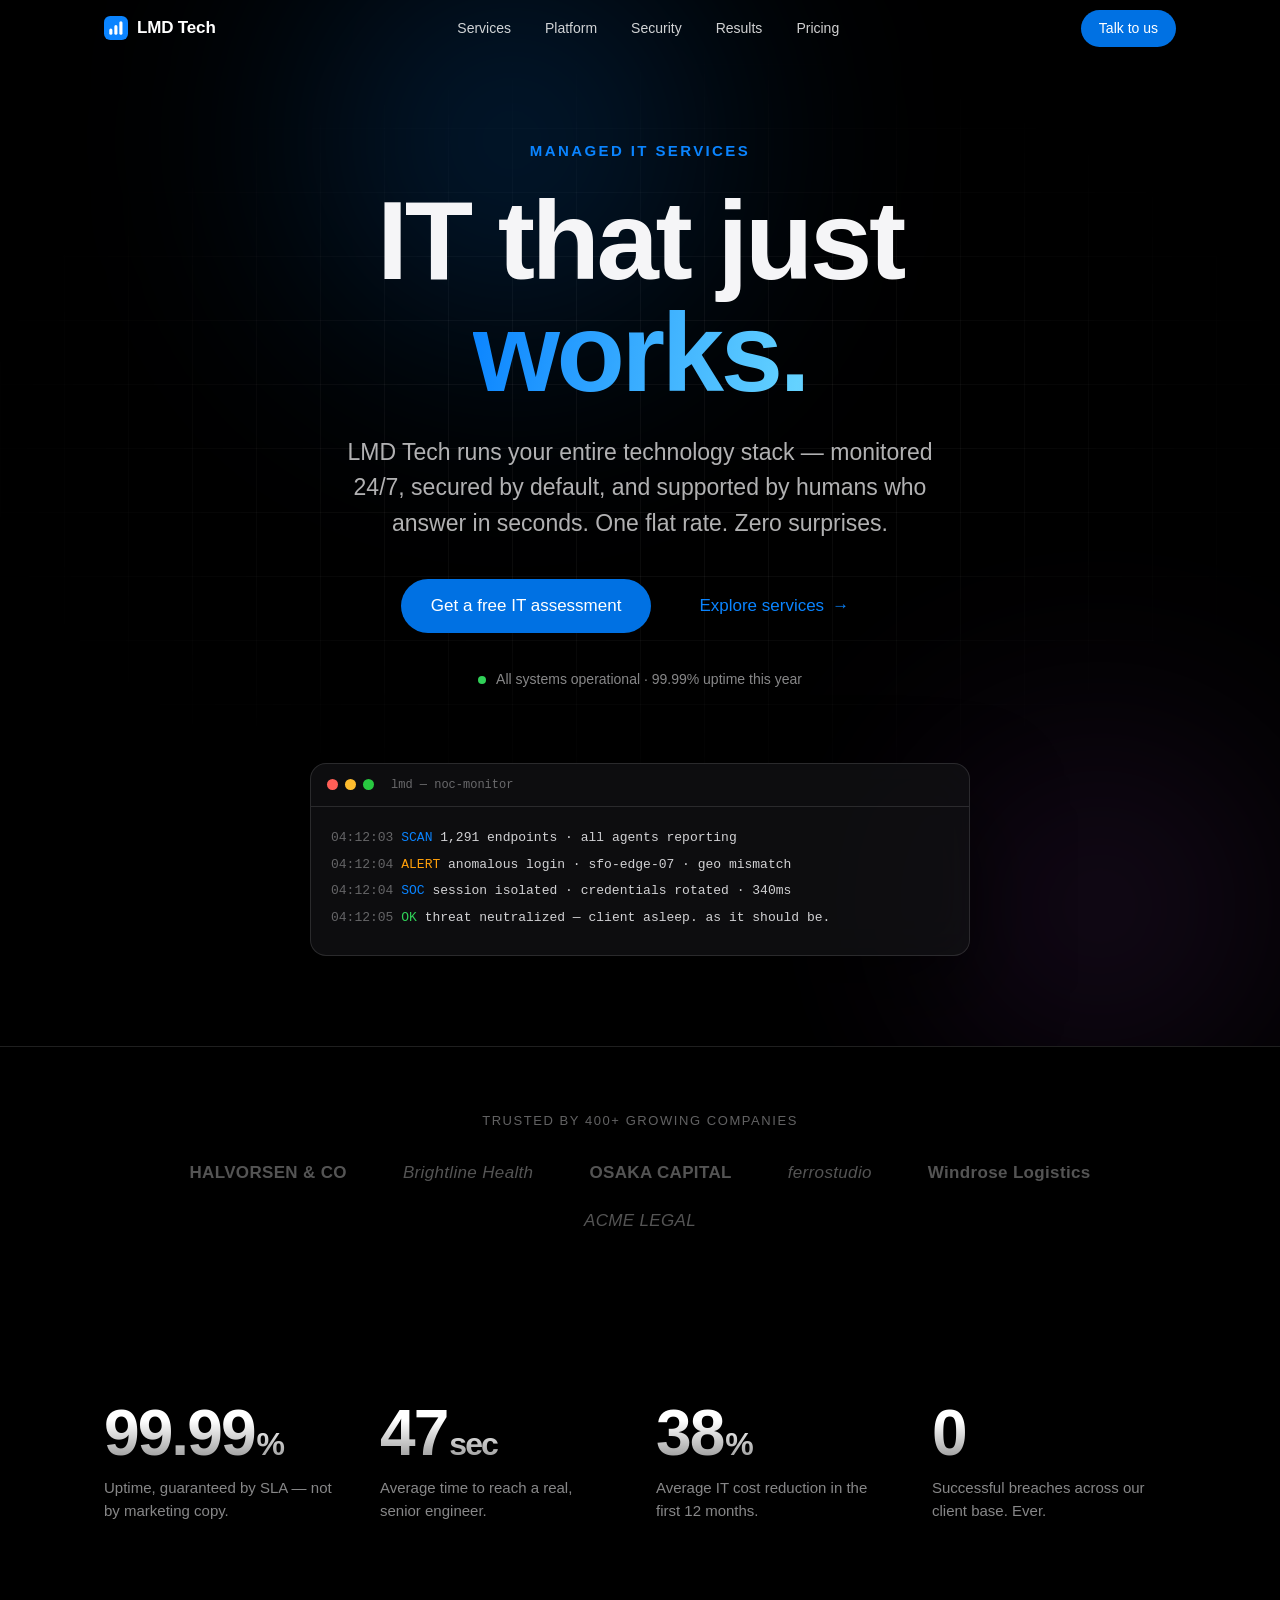
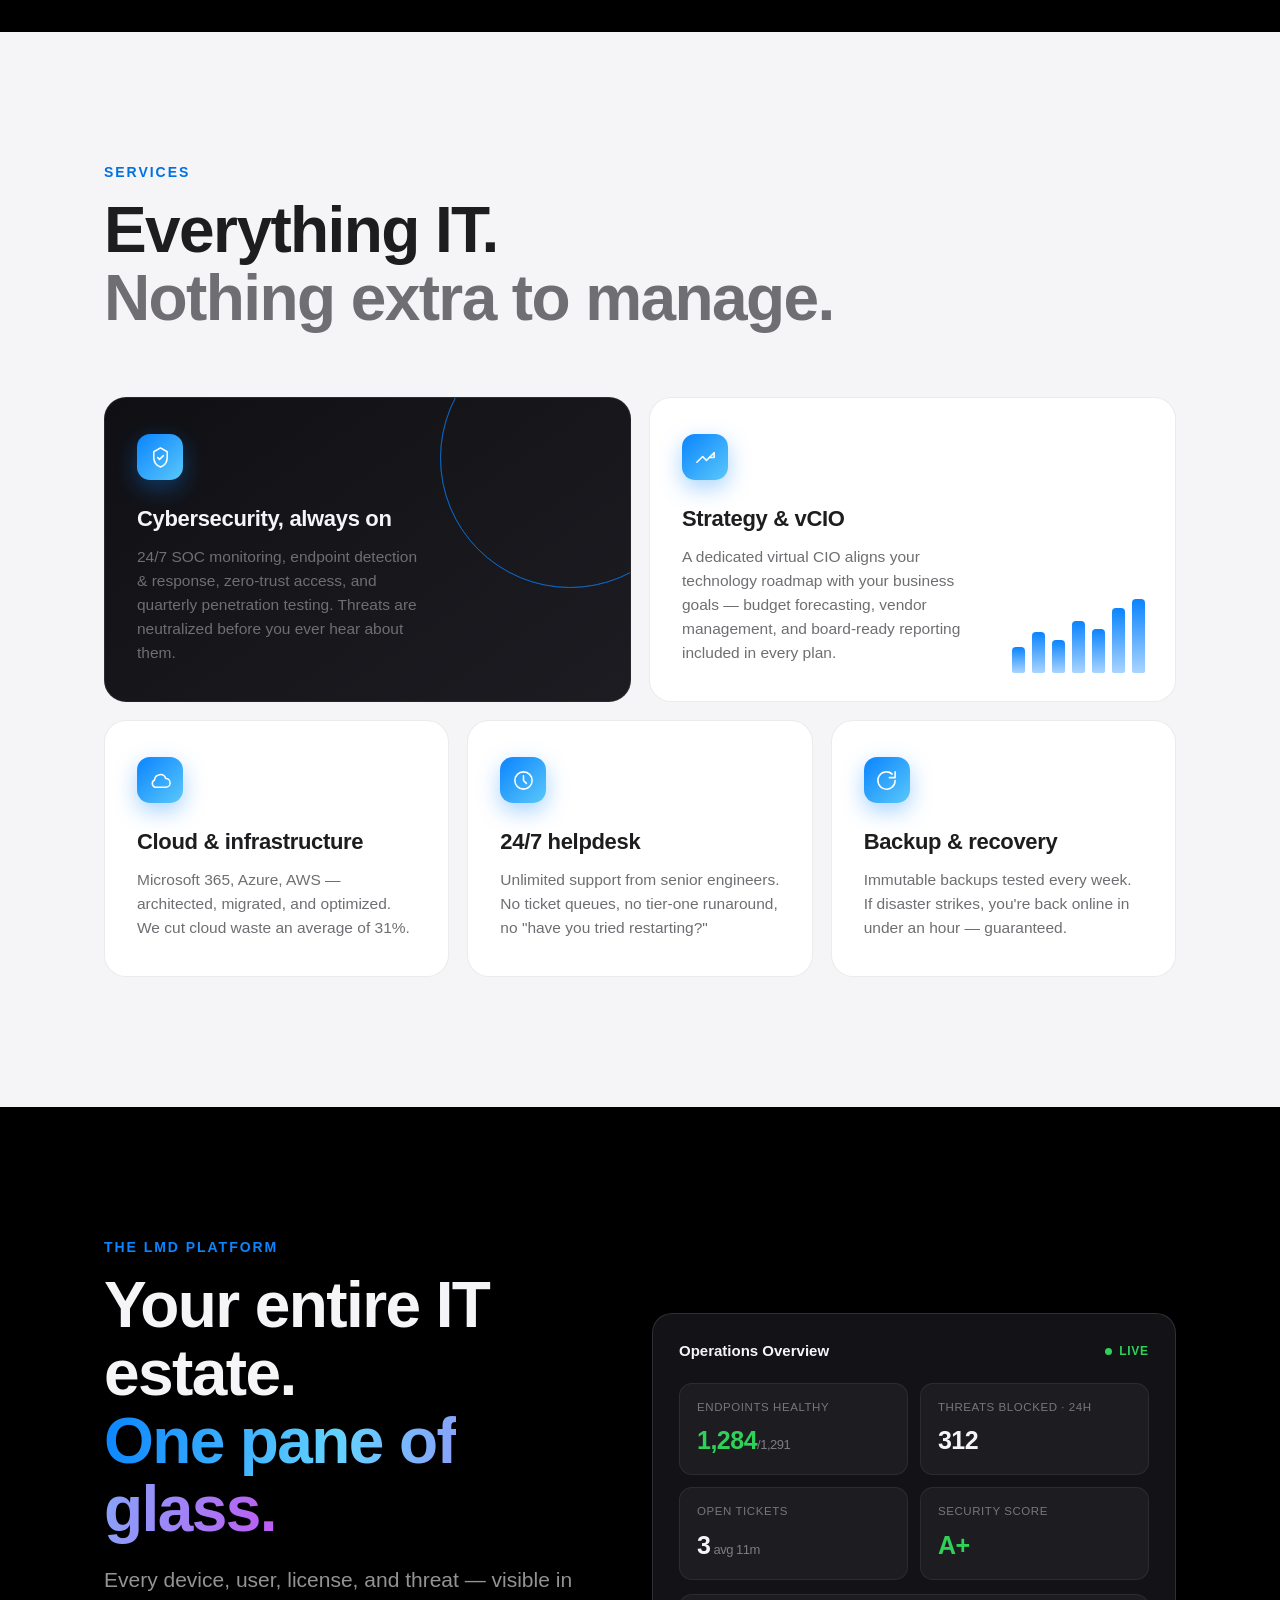
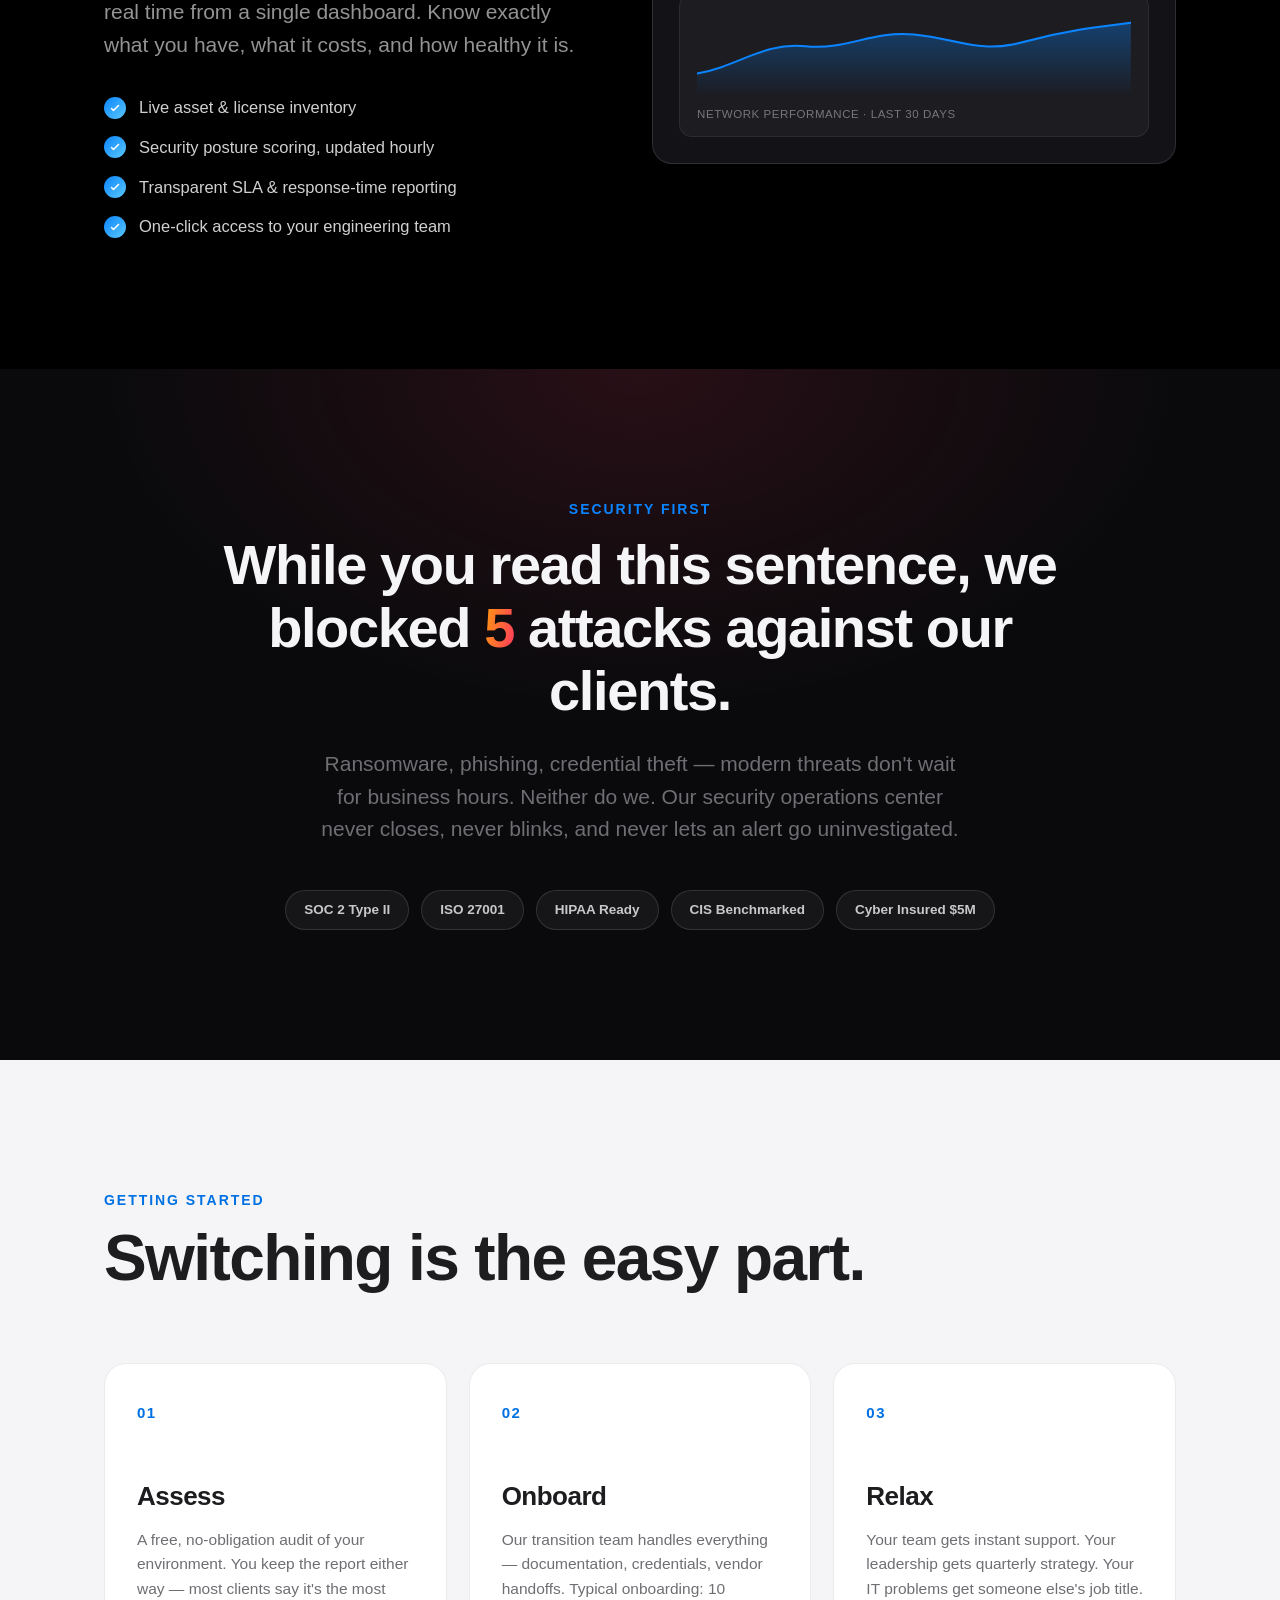
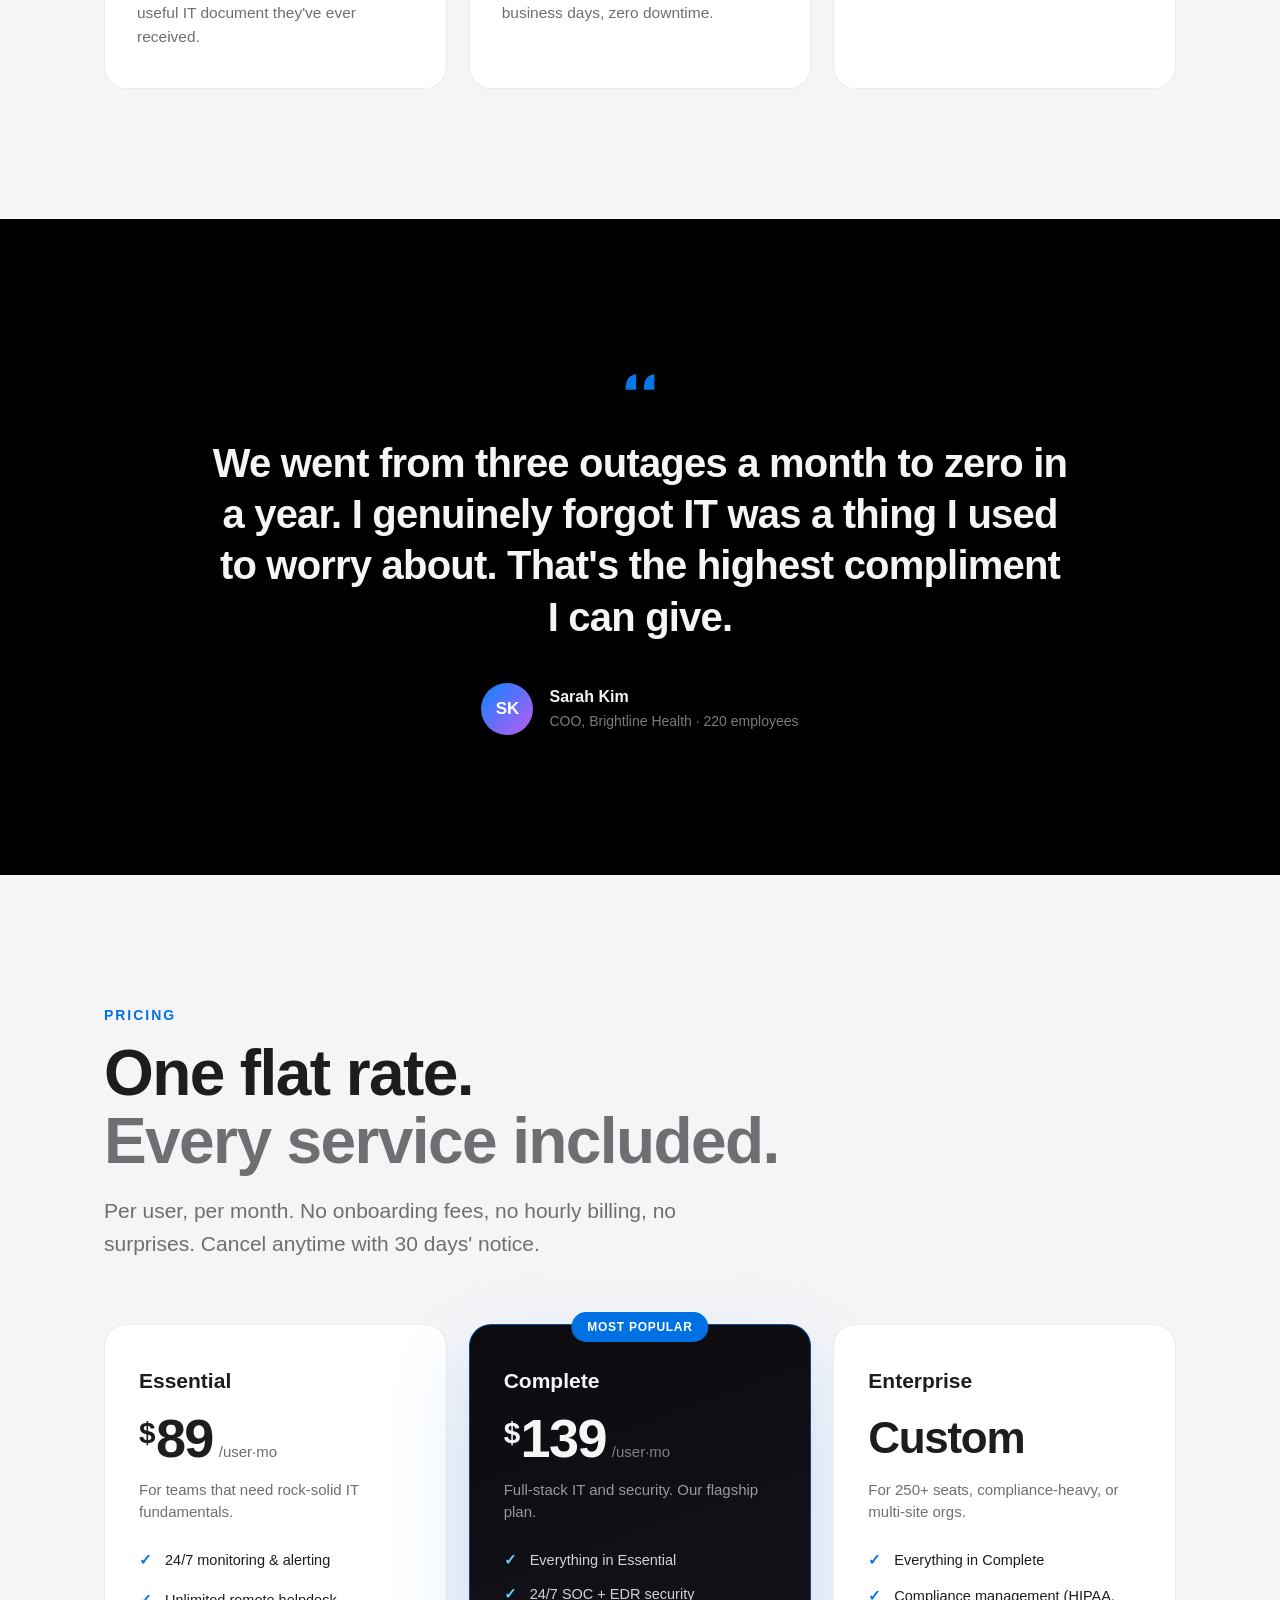
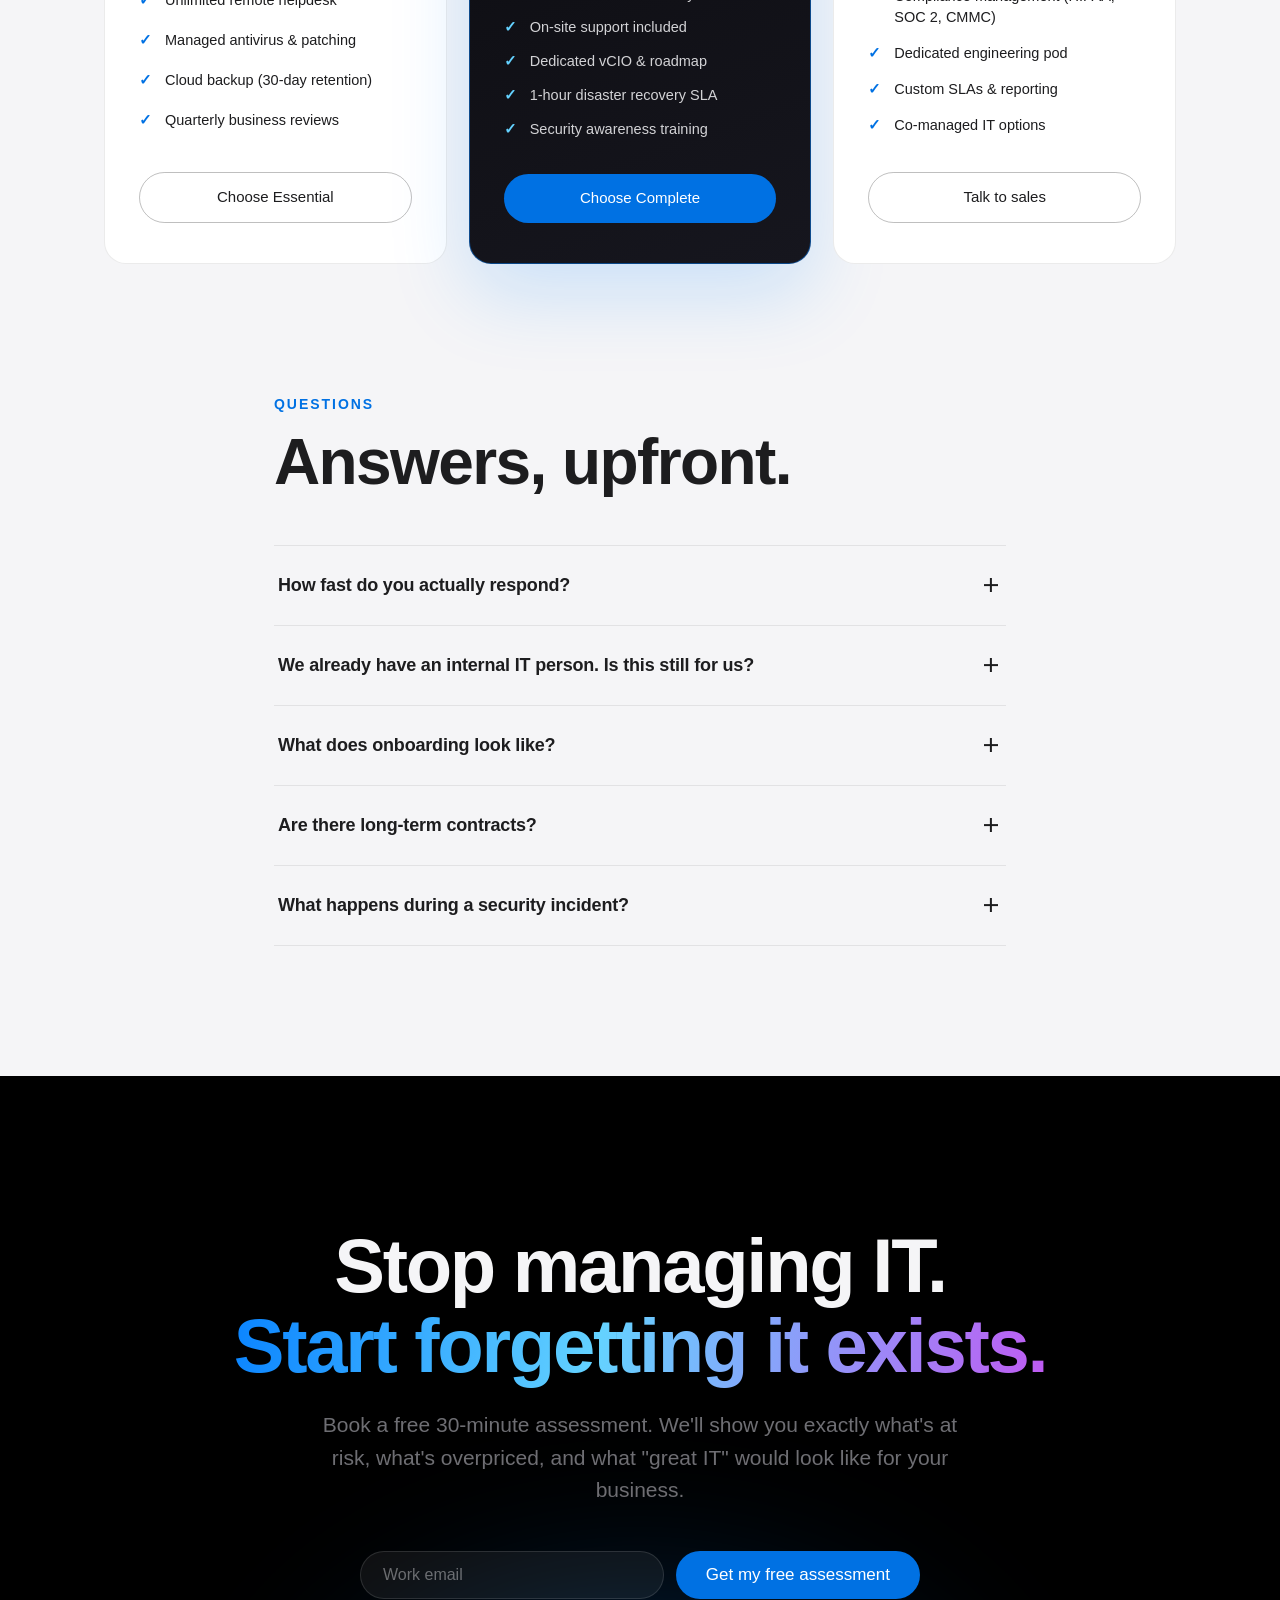
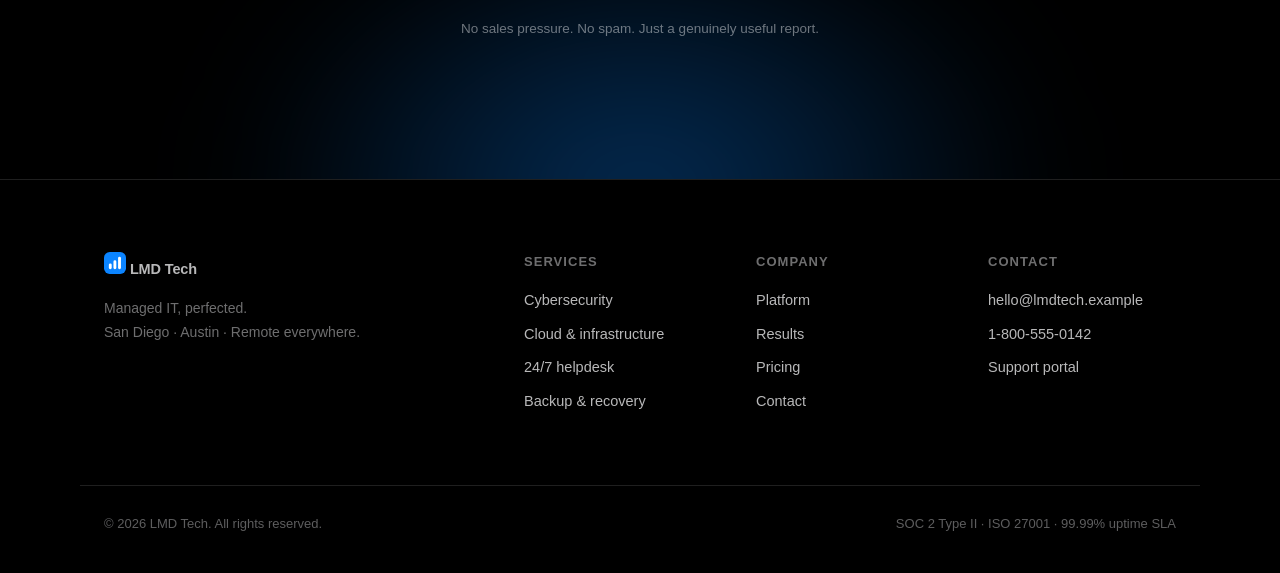
==== commit 66faf031: "Rebrand to LMD Tech and add premium interactions - New LMD Tech identity: gradient signal-bar logo m" ====
--- a/index.html
+++ b/index.html
@@ -3,10 +3,10 @@
 <head>
   <meta charset="UTF-8" />
   <meta name="viewport" content="width=device-width, initial-scale=1.0" />
-  <title>Meridian — Managed IT, Perfected.</title>
-  <meta name="description" content="Meridian is the managed services provider for companies that refuse to think about IT. 24/7 monitoring, cybersecurity, cloud, and unlimited support — one flat rate." />
+  <title>LMD Tech — Managed IT, Perfected.</title>
+  <meta name="description" content="LMD Tech is the managed services provider for companies that refuse to think about IT. 24/7 monitoring, cybersecurity, cloud, and unlimited support — one flat rate." />
   <link rel="preconnect" href="https://fonts.googleapis.com" />
-  <link rel="icon" href="data:image/svg+xml,<svg xmlns='http://www.w3.org/2000/svg' viewBox='0 0 100 100'><circle cx='50' cy='50' r='42' fill='%230071e3'/><circle cx='50' cy='50' r='16' fill='white'/></svg>" />
+  <link rel="icon" href="data:image/svg+xml,<svg xmlns='http://www.w3.org/2000/svg' viewBox='0 0 100 100'><rect width='100' height='100' rx='26' fill='%230a84ff'/><rect x='22' y='52' width='13' height='26' rx='6.5' fill='white'/><rect x='43' y='38' width='13' height='40' rx='6.5' fill='white'/><rect x='64' y='22' width='13' height='56' rx='6.5' fill='white'/></svg>" />
   <link rel="stylesheet" href="css/style.css" />
 </head>
 <body>
@@ -14,12 +14,15 @@
   <!-- ============ NAV ============ -->
   <nav class="nav" id="nav">
     <div class="nav-inner">
-      <a href="#top" class="nav-logo" aria-label="Meridian home">
-        <svg width="22" height="22" viewBox="0 0 100 100" fill="none" aria-hidden="true">
-          <circle cx="50" cy="50" r="44" stroke="currentColor" stroke-width="9"/>
-          <circle cx="50" cy="50" r="15" fill="currentColor"/>
+      <a href="#top" class="nav-logo" aria-label="LMD Tech home">
+        <svg width="24" height="24" viewBox="0 0 100 100" fill="none" aria-hidden="true">
+          <defs><linearGradient id="lmdg-nav" x1="0" y1="0" x2="100" y2="100"><stop offset="0" stop-color="#0a84ff"/><stop offset="1" stop-color="#bf5af2"/></linearGradient></defs>
+          <rect width="100" height="100" rx="26" fill="url(#lmdg-nav)"/>
+          <rect x="22" y="52" width="13" height="26" rx="6.5" fill="#fff"/>
+          <rect x="43" y="38" width="13" height="40" rx="6.5" fill="#fff"/>
+          <rect x="64" y="22" width="13" height="56" rx="6.5" fill="#fff"/>
         </svg>
-        <span>Meridian</span>
+        <span>LMD&nbsp;Tech</span>
       </a>
       <div class="nav-links" id="navLinks">
         <a href="#services">Services</a>
@@ -45,11 +48,12 @@
 
     <div class="hero-content">
       <p class="hero-eyebrow reveal">Managed IT Services</p>
-      <h1 class="hero-title reveal">
-        IT that just<br /><span class="gradient-text">works.</span>
+      <h1 class="hero-title">
+        <span class="w" style="--i:0">IT</span> <span class="w" style="--i:1">that</span> <span class="w" style="--i:2">just</span><br />
+        <span class="w gradient-text" style="--i:3">works.</span>
       </h1>
       <p class="hero-sub reveal">
-        Meridian runs your entire technology stack — monitored 24/7, secured by default,
+        LMD Tech runs your entire technology stack — monitored 24/7, secured by default,
         and supported by humans who answer in seconds. One flat rate. Zero surprises.
       </p>
       <div class="hero-cta reveal">
@@ -65,7 +69,7 @@
     <div class="hero-terminal reveal" aria-hidden="true">
       <div class="terminal-bar">
         <span class="t-dot t-red"></span><span class="t-dot t-yellow"></span><span class="t-dot t-green"></span>
-        <span class="terminal-title">meridian — noc-monitor</span>
+        <span class="terminal-title">lmd — noc-monitor</span>
       </div>
       <div class="terminal-body" id="terminalBody"></div>
     </div>
@@ -164,7 +168,7 @@
   <section class="section section-dark" id="platform">
     <div class="container platform-grid">
       <div class="platform-copy">
-        <p class="section-eyebrow reveal">The Meridian Platform</p>
+        <p class="section-eyebrow reveal">The LMD Platform</p>
         <h2 class="section-title reveal">Your entire IT estate.<br /><span class="gradient-text">One pane of glass.</span></h2>
         <p class="section-sub reveal">
           Every device, user, license, and threat — visible in real time from a single dashboard.
@@ -391,11 +395,14 @@
     <div class="container footer-grid">
       <div class="footer-brand">
         <a href="#top" class="nav-logo">
-          <svg width="20" height="20" viewBox="0 0 100 100" fill="none" aria-hidden="true">
-            <circle cx="50" cy="50" r="44" stroke="currentColor" stroke-width="9"/>
-            <circle cx="50" cy="50" r="15" fill="currentColor"/>
+          <svg width="22" height="22" viewBox="0 0 100 100" fill="none" aria-hidden="true">
+            <defs><linearGradient id="lmdg-foot" x1="0" y1="0" x2="100" y2="100"><stop offset="0" stop-color="#0a84ff"/><stop offset="1" stop-color="#bf5af2"/></linearGradient></defs>
+            <rect width="100" height="100" rx="26" fill="url(#lmdg-foot)"/>
+            <rect x="22" y="52" width="13" height="26" rx="6.5" fill="#fff"/>
+            <rect x="43" y="38" width="13" height="40" rx="6.5" fill="#fff"/>
+            <rect x="64" y="22" width="13" height="56" rx="6.5" fill="#fff"/>
           </svg>
-          <span>Meridian</span>
+          <span>LMD&nbsp;Tech</span>
         </a>
         <p>Managed IT, perfected.<br />San Diego · Austin · Remote everywhere.</p>
       </div>
@@ -415,13 +422,13 @@
       </div>
       <div>
         <h4>Contact</h4>
-        <a href="mailto:hello@meridianit.example">hello@meridianit.example</a>
+        <a href="mailto:hello@lmdtech.example">hello@lmdtech.example</a>
         <a href="tel:+18005550142">1-800-555-0142</a>
         <a href="#contact">Support portal</a>
       </div>
     </div>
     <div class="container footer-bottom">
-      <span>© 2026 Meridian Managed IT. All rights reserved.</span>
+      <span>© 2026 LMD Tech. All rights reserved.</span>
       <span>SOC 2 Type II · ISO 27001 · 99.99% uptime SLA</span>
     </div>
   </footer>
--- a/css/style.css
+++ b/css/style.css
@@ -54,6 +54,7 @@
 
 @media (prefers-reduced-motion: reduce) {
   .reveal { opacity: 1; transform: none; transition: none; }
+  .hero-title .w { opacity: 1; transform: none; }
   html { scroll-behavior: auto; }
   * { animation: none !important; }
 }
@@ -278,6 +279,27 @@
   letter-spacing: -0.03em;
   line-height: 1.0;
   margin-bottom: 26px;
+}
+.hero-title .w {
+  display: inline-block;
+  opacity: 0;
+  transform: translateY(0.55em);
+  animation: word-rise 0.9s var(--ease) forwards;
+  animation-delay: calc(0.15s + var(--i) * 0.1s);
+}
+.hero-title .w.gradient-text {
+  background-size: 220% 100%;
+  animation:
+    word-rise 0.9s var(--ease) forwards,
+    sheen 7s ease-in-out 1.4s infinite alternate;
+  animation-delay: calc(0.15s + var(--i) * 0.1s), 1.4s;
+}
+@keyframes word-rise {
+  to { opacity: 1; transform: none; }
+}
+@keyframes sheen {
+  from { background-position: 0% 50%; }
+  to   { background-position: 100% 50%; }
 }
 .hero-sub {
   font-size: clamp(18px, 2.2vw, 23px);
@@ -465,6 +487,36 @@
   transform: translateY(-6px);
   box-shadow: 0 24px 60px rgba(0, 0, 0, 0.10);
 }
+/* Mouse-tracked spotlight (positioned by JS via --mx/--my) */
+.bento-card::after,
+.price-card::after,
+.step::after {
+  content: "";
+  position: absolute;
+  inset: 0;
+  border-radius: inherit;
+  background: radial-gradient(
+    260px circle at var(--mx, 50%) var(--my, 50%),
+    rgba(10, 132, 255, 0.10),
+    transparent 65%
+  );
+  opacity: 0;
+  transition: opacity 0.45s ease;
+  pointer-events: none;
+}
+.bento-dark::after,
+.price-card.featured::after {
+  background: radial-gradient(
+    300px circle at var(--mx, 50%) var(--my, 50%),
+    rgba(100, 210, 255, 0.14),
+    transparent 65%
+  );
+}
+.bento-card:hover::after,
+.price-card:hover::after,
+.step:hover::after {
+  opacity: 1;
+}
 .bento-wide { grid-column: span 3; min-height: 300px; }
 .bento-wide p { max-width: 62%; }
 .bento-dark {
@@ -587,7 +639,10 @@
   padding: 26px;
   box-shadow: 0 40px 100px rgba(0, 0, 0, 0.5);
   transition-delay: 0.15s;
-}
+  will-change: transform;
+}
+/* Once revealed, hand the transform over to the JS tilt */
+.dashboard.in { transition: transform 0.25s ease-out; }
 .dash-header {
   display: flex;
   justify-content: space-between;
@@ -709,6 +764,8 @@
   border: 1px solid var(--line-light);
   border-radius: var(--radius);
   padding: 38px 32px;
+  position: relative;
+  overflow: hidden;
   transition: transform 0.5s var(--ease), box-shadow 0.5s var(--ease);
 }
 .step:hover {
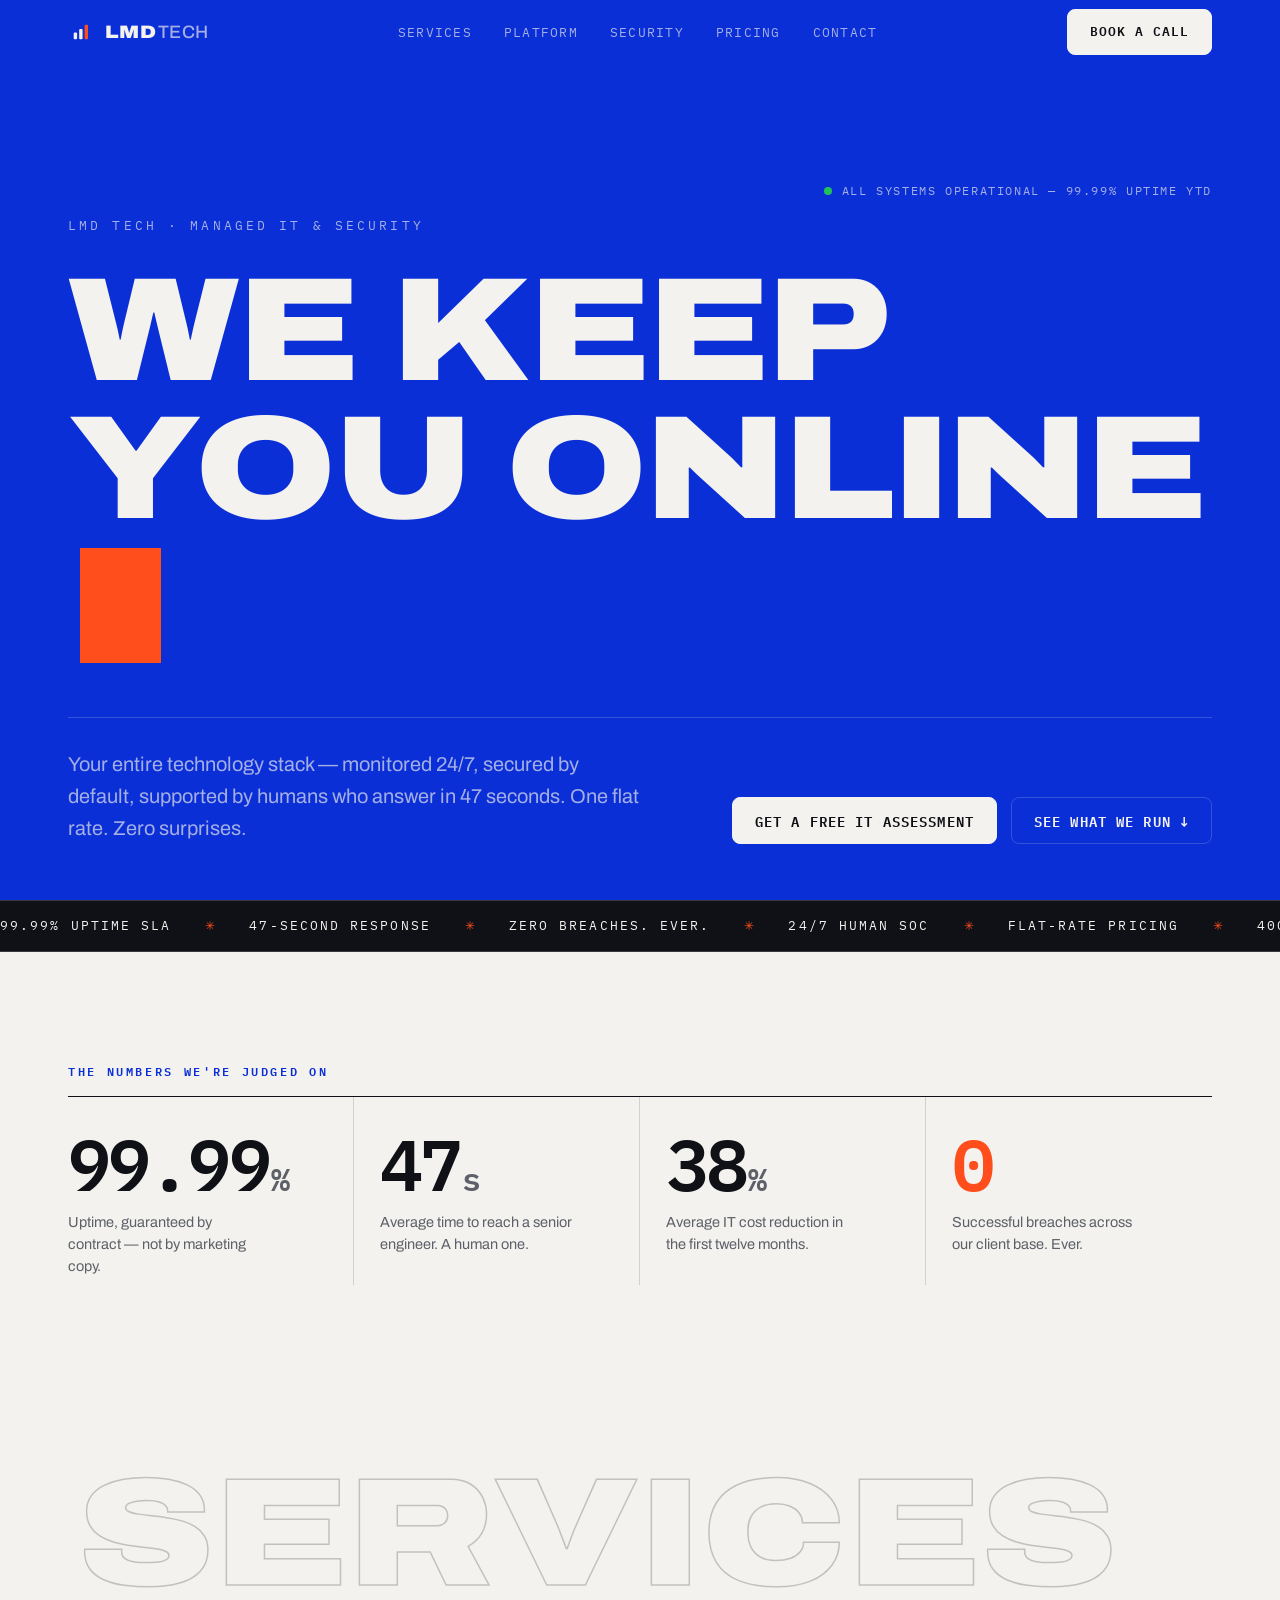
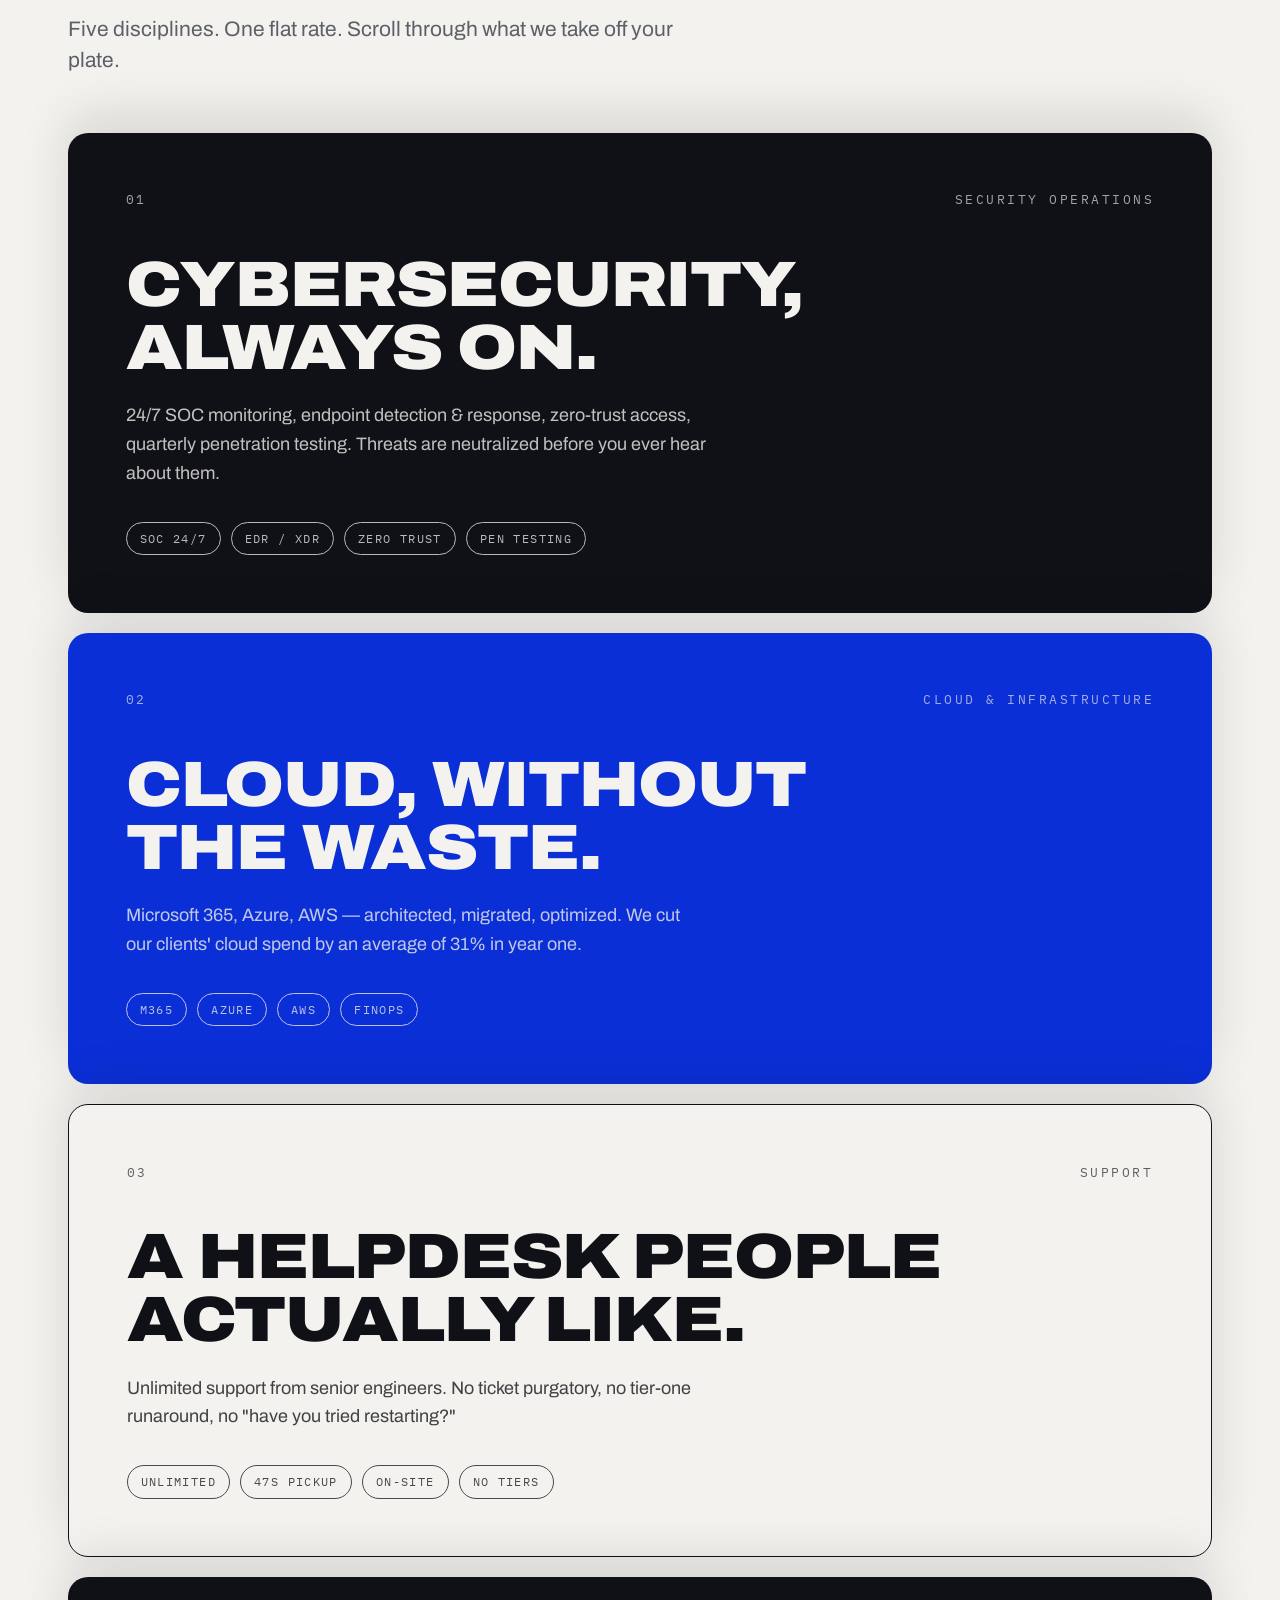
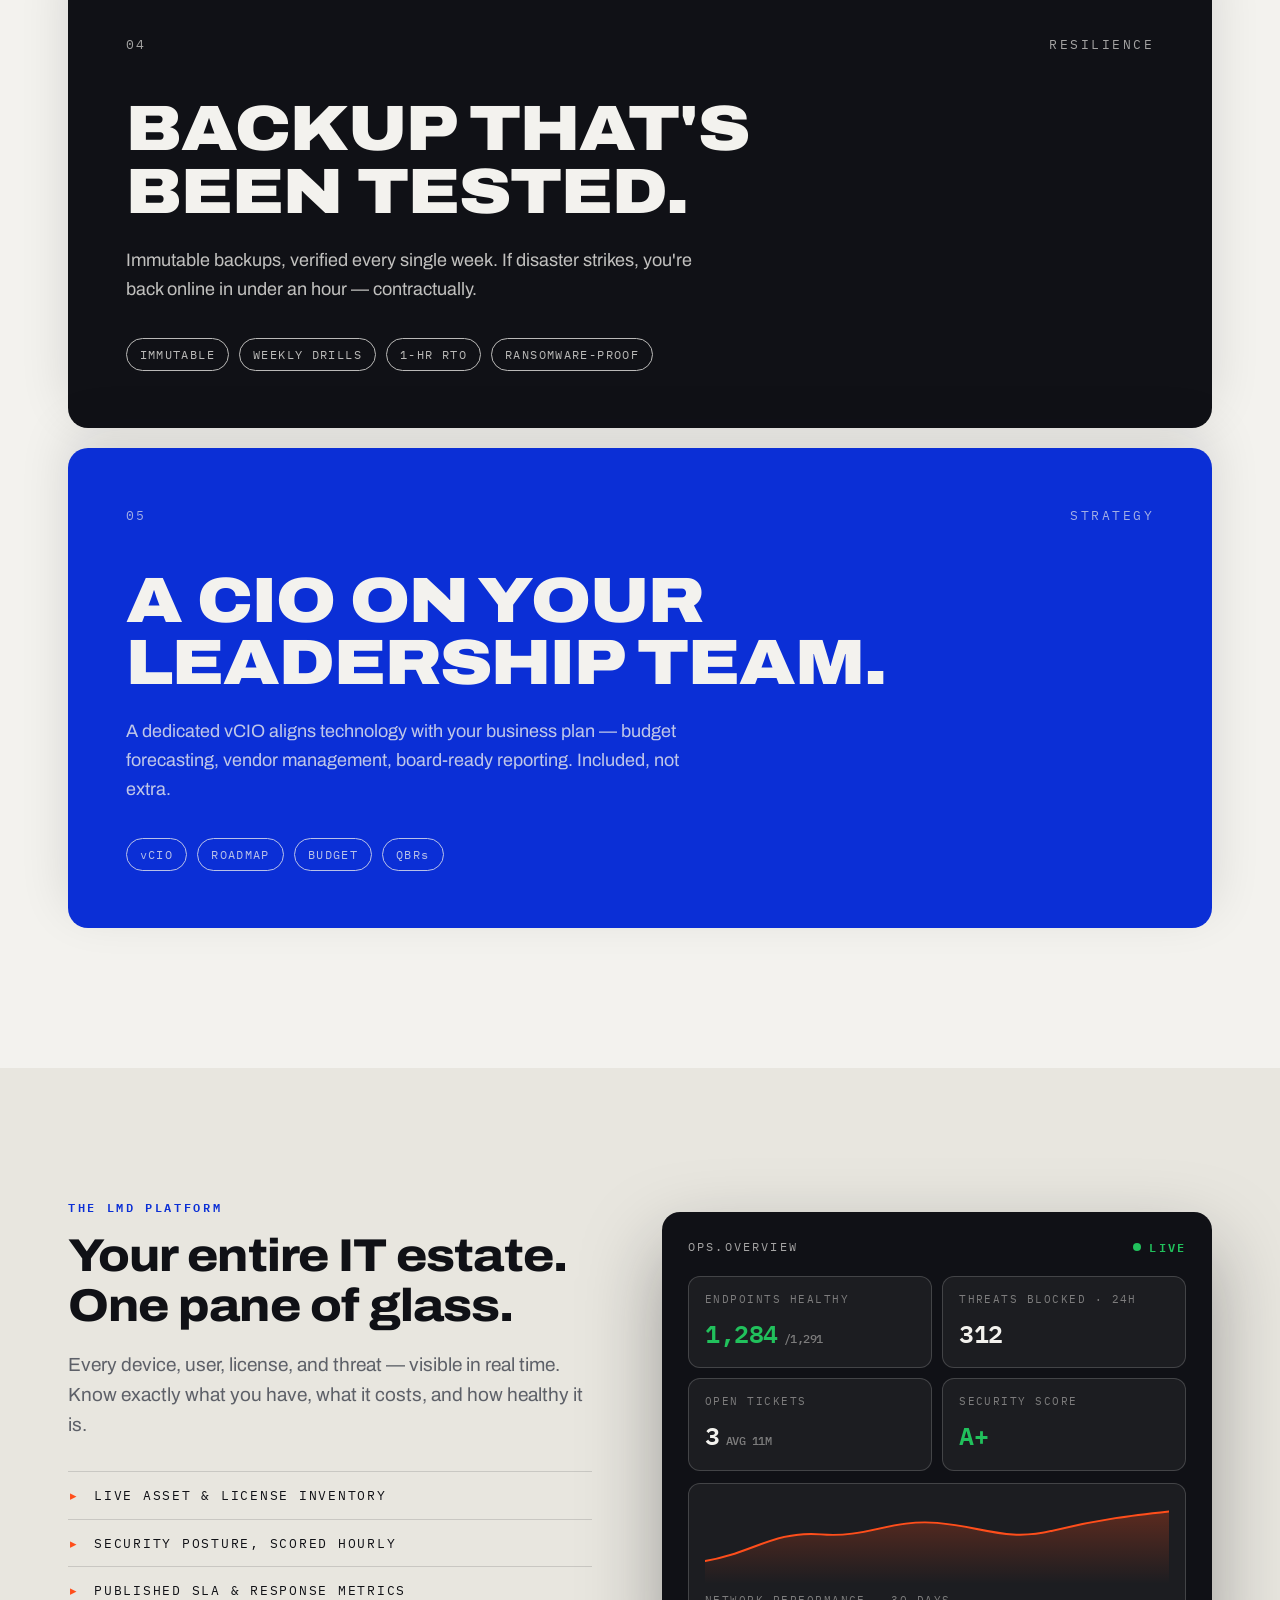
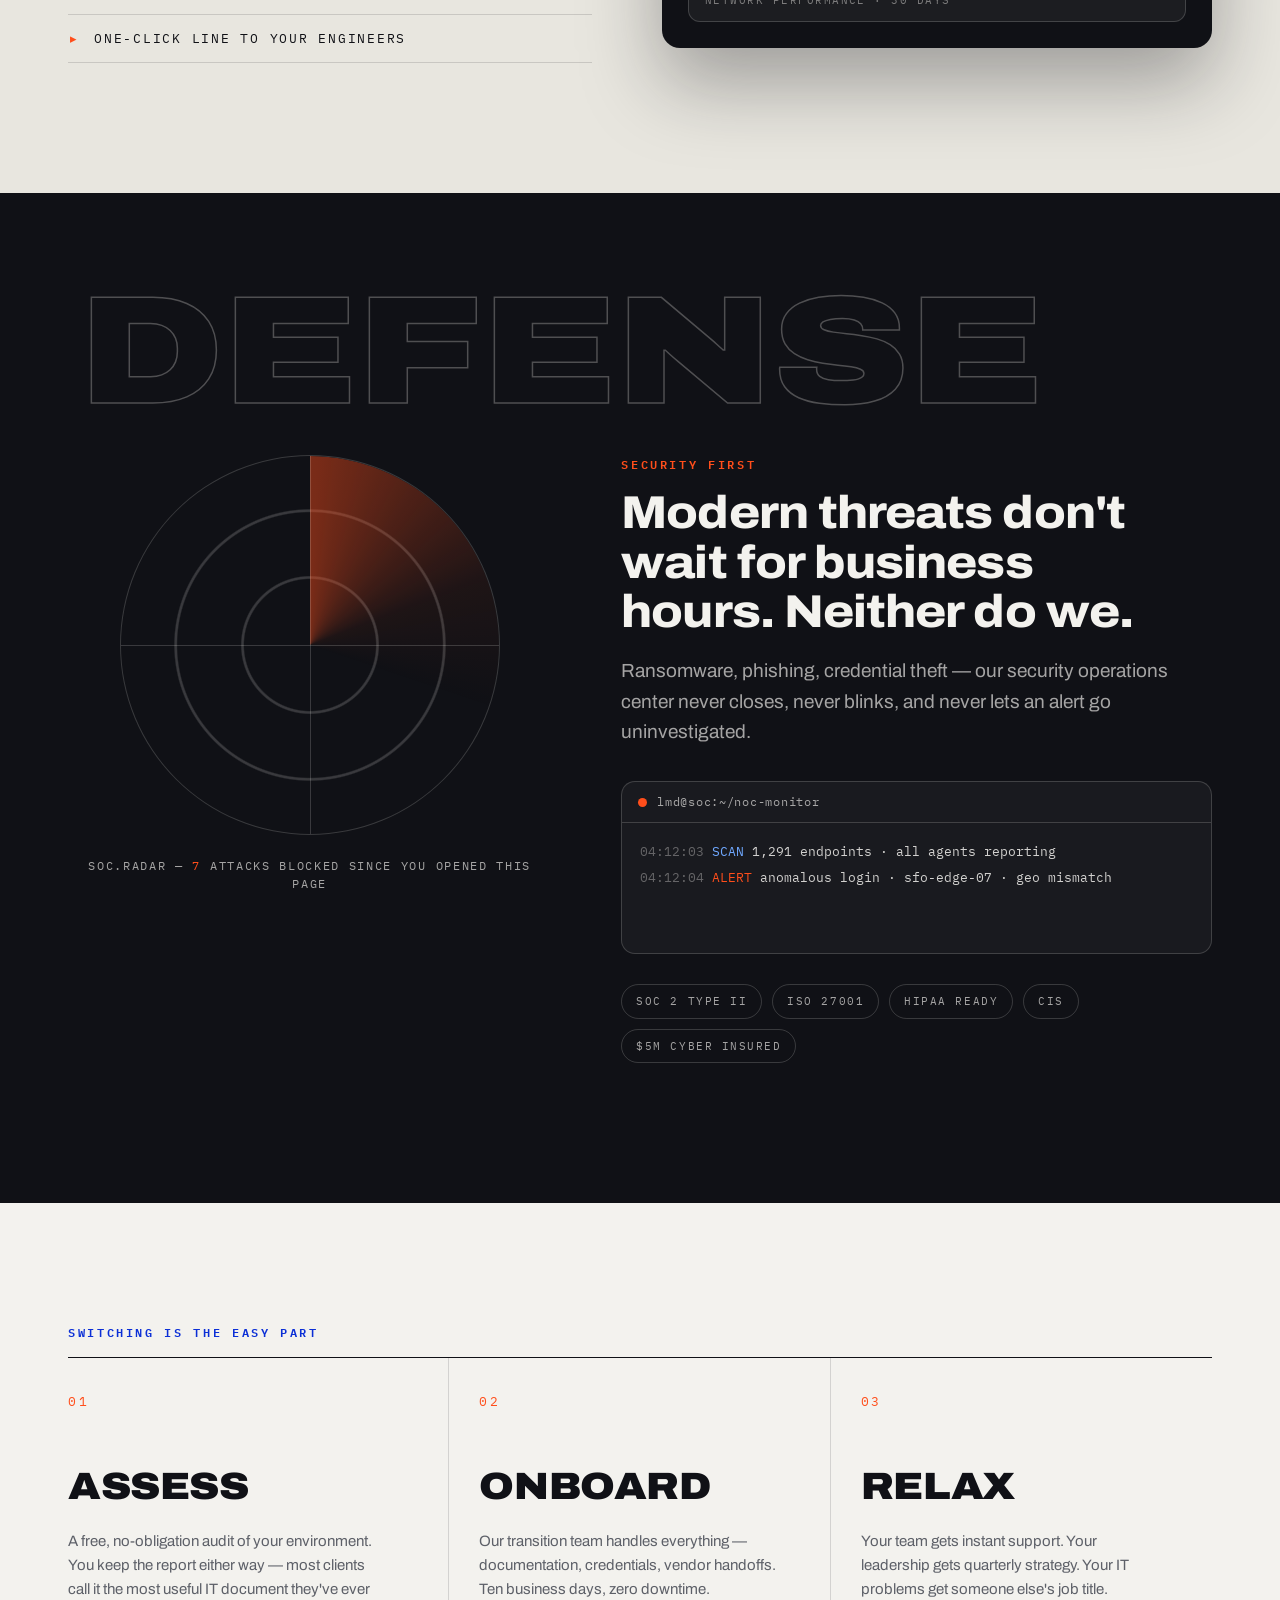
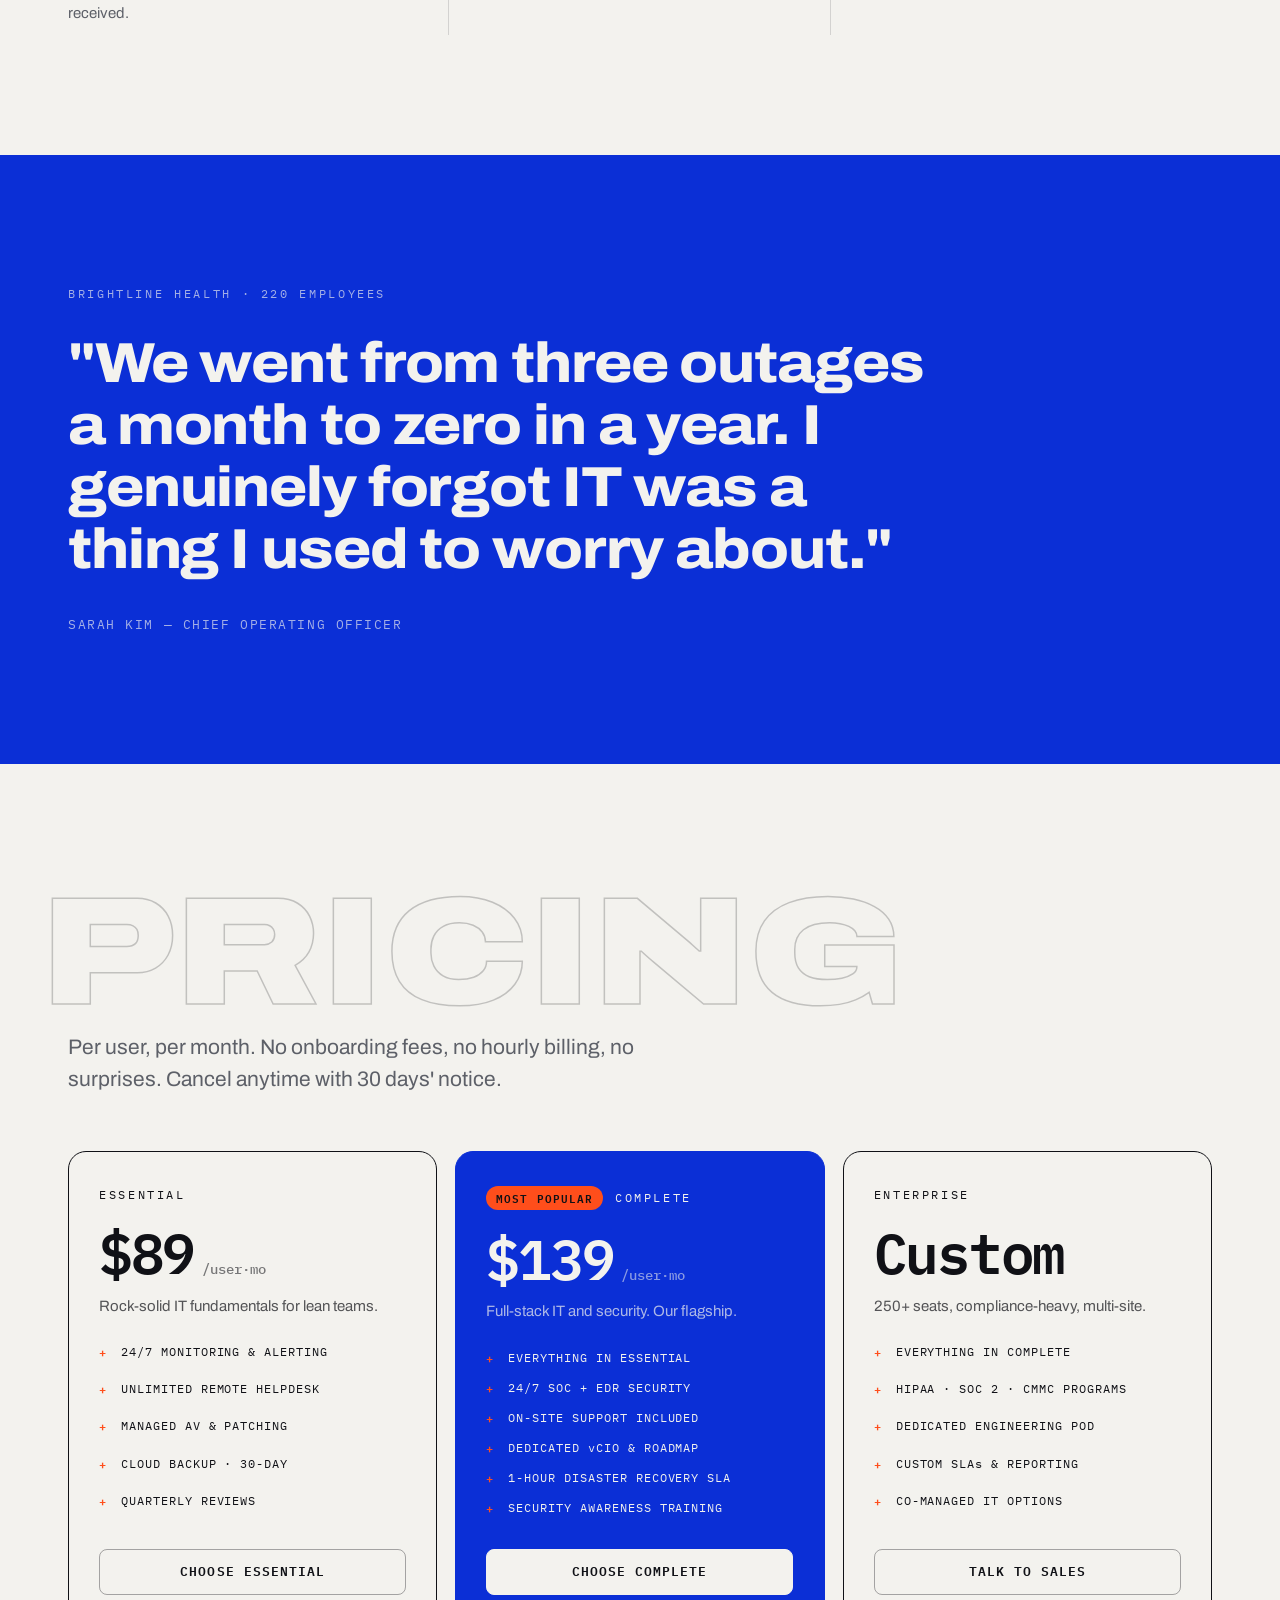
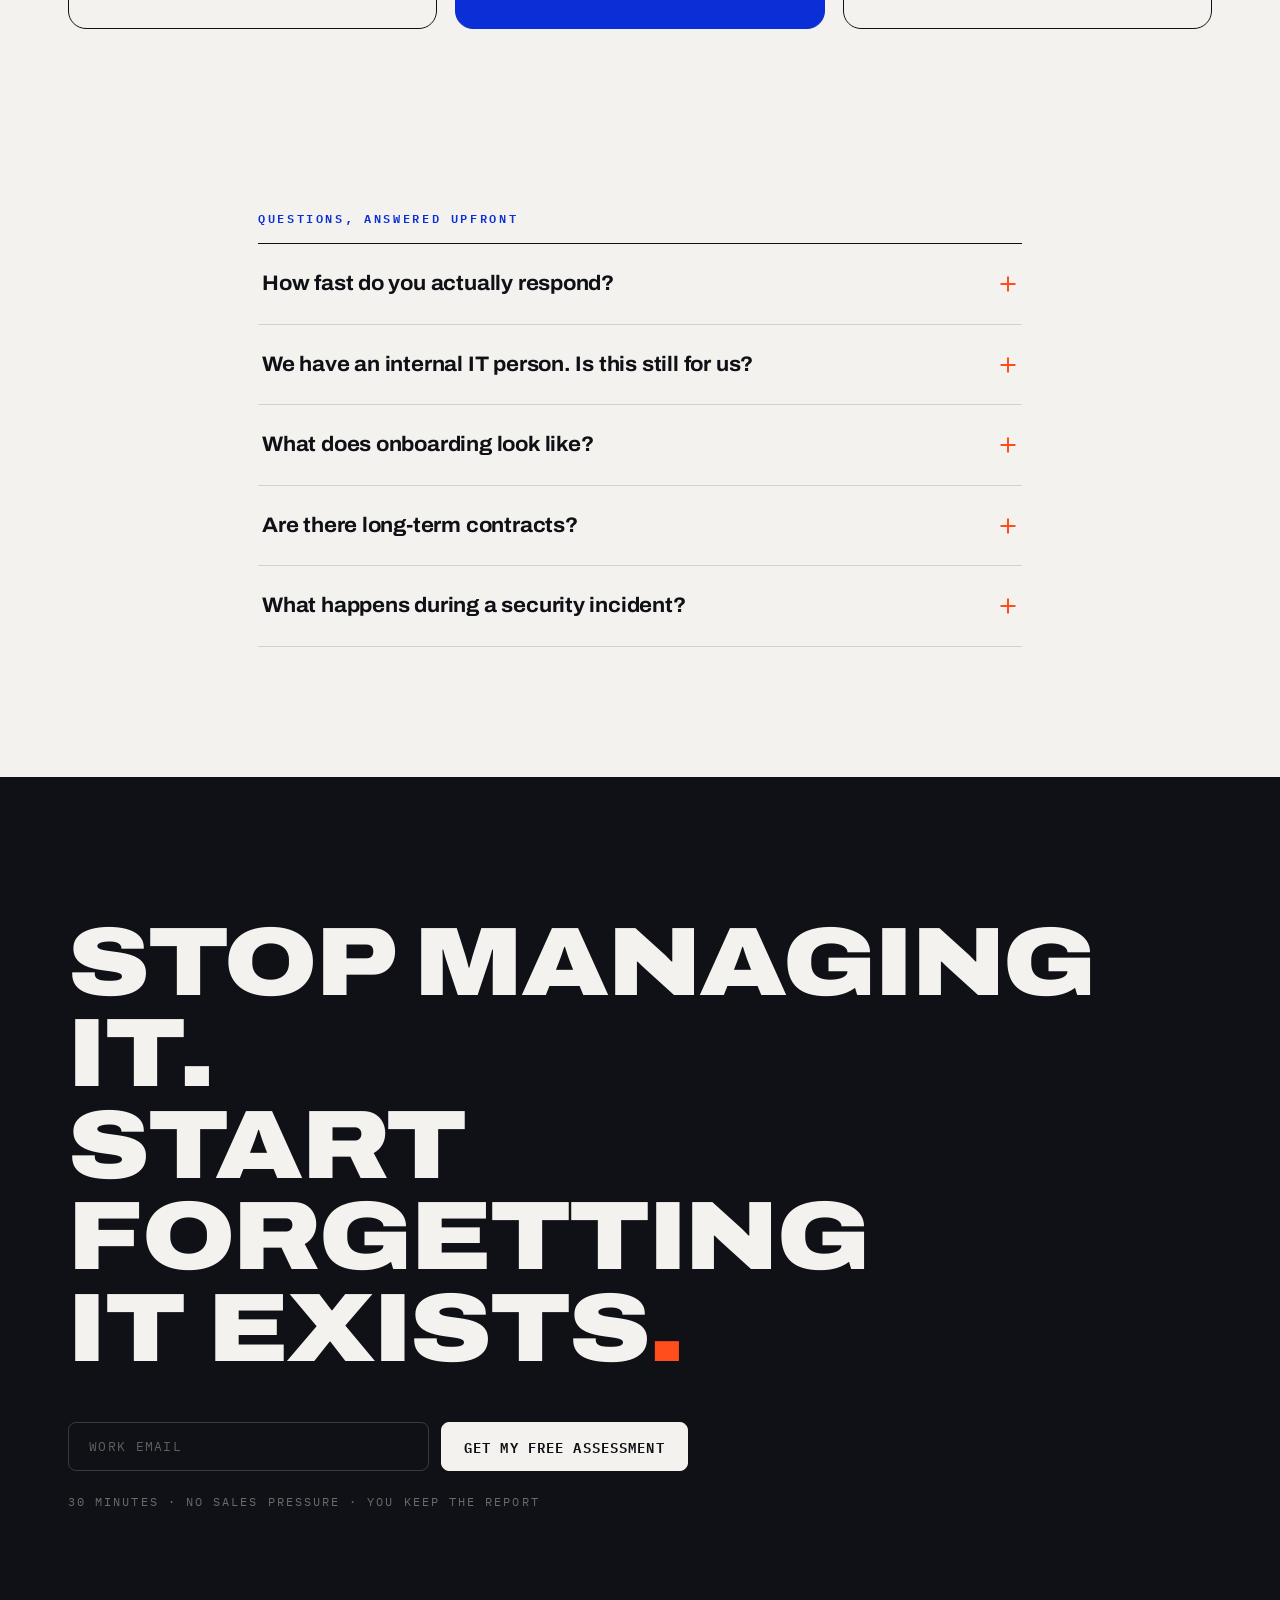
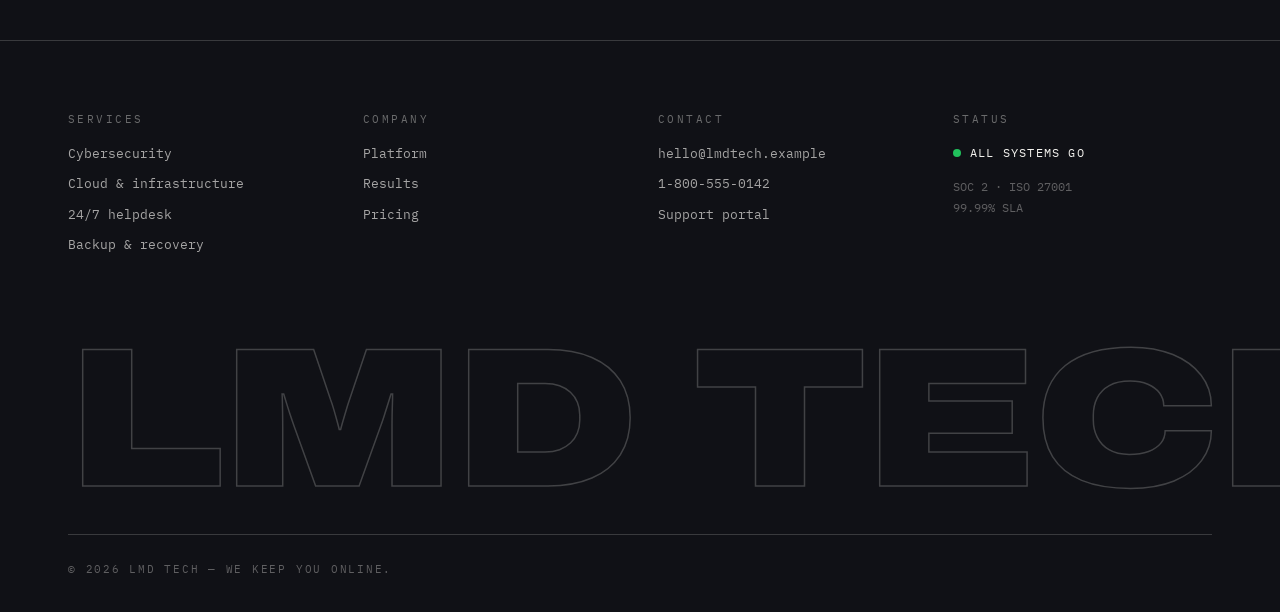
==== commit fbf204f4: "Redesign: Klein blue editorial identity with live canvas network Full visual rewrite away from the g" ====
--- a/index.html
+++ b/index.html
@@ -3,267 +3,239 @@
 <head>
   <meta charset="UTF-8" />
   <meta name="viewport" content="width=device-width, initial-scale=1.0" />
-  <title>LMD Tech — Managed IT, Perfected.</title>
+  <title>LMD Tech — We keep you online.</title>
   <meta name="description" content="LMD Tech is the managed services provider for companies that refuse to think about IT. 24/7 monitoring, cybersecurity, cloud, and unlimited support — one flat rate." />
+  <link rel="icon" href="data:image/svg+xml,<svg xmlns='http://www.w3.org/2000/svg' viewBox='0 0 100 100'><rect width='100' height='100' rx='18' fill='%230B2FD6'/><rect x='22' y='52' width='13' height='26' rx='4' fill='%23F3F2EE'/><rect x='43' y='38' width='13' height='40' rx='4' fill='%23F3F2EE'/><rect x='64' y='22' width='13' height='56' rx='4' fill='%23FF4E1B'/></svg>" />
   <link rel="preconnect" href="https://fonts.googleapis.com" />
-  <link rel="icon" href="data:image/svg+xml,<svg xmlns='http://www.w3.org/2000/svg' viewBox='0 0 100 100'><rect width='100' height='100' rx='26' fill='%230a84ff'/><rect x='22' y='52' width='13' height='26' rx='6.5' fill='white'/><rect x='43' y='38' width='13' height='40' rx='6.5' fill='white'/><rect x='64' y='22' width='13' height='56' rx='6.5' fill='white'/></svg>" />
+  <link rel="preconnect" href="https://fonts.gstatic.com" crossorigin />
+  <link href="https://fonts.googleapis.com/css2?family=Archivo:ital,wdth,wght@0,62.5..125,100..900;1,62.5..125,100..900&family=IBM+Plex+Mono:wght@400;500;600&display=swap" rel="stylesheet" />
   <link rel="stylesheet" href="css/style.css" />
 </head>
 <body>
 
+  <!-- boot sequence overlay (shown via JS, skipped for reduced motion) -->
+  <div class="boot" id="boot" aria-hidden="true">
+    <div class="boot-lines" id="bootLines"></div>
+  </div>
+
+  <!-- cursor follower ring -->
+  <div class="ring" id="ring" aria-hidden="true"></div>
+
   <!-- ============ NAV ============ -->
   <nav class="nav" id="nav">
     <div class="nav-inner">
-      <a href="#top" class="nav-logo" aria-label="LMD Tech home">
-        <svg width="24" height="24" viewBox="0 0 100 100" fill="none" aria-hidden="true">
-          <defs><linearGradient id="lmdg-nav" x1="0" y1="0" x2="100" y2="100"><stop offset="0" stop-color="#0a84ff"/><stop offset="1" stop-color="#bf5af2"/></linearGradient></defs>
-          <rect width="100" height="100" rx="26" fill="url(#lmdg-nav)"/>
-          <rect x="22" y="52" width="13" height="26" rx="6.5" fill="#fff"/>
-          <rect x="43" y="38" width="13" height="40" rx="6.5" fill="#fff"/>
-          <rect x="64" y="22" width="13" height="56" rx="6.5" fill="#fff"/>
+      <a href="#top" class="logo" aria-label="LMD Tech home">
+        <svg width="26" height="26" viewBox="0 0 100 100" aria-hidden="true">
+          <rect width="100" height="100" rx="18" fill="#0B2FD6"/>
+          <rect x="22" y="52" width="13" height="26" rx="4" fill="#F3F2EE"/>
+          <rect x="43" y="38" width="13" height="40" rx="4" fill="#F3F2EE"/>
+          <rect x="64" y="22" width="13" height="56" rx="4" fill="#FF4E1B"/>
         </svg>
-        <span>LMD&nbsp;Tech</span>
+        <span class="logo-word">LMD<em>TECH</em></span>
       </a>
       <div class="nav-links" id="navLinks">
         <a href="#services">Services</a>
         <a href="#platform">Platform</a>
         <a href="#security">Security</a>
-        <a href="#results">Results</a>
         <a href="#pricing">Pricing</a>
+        <a href="#contact">Contact</a>
       </div>
       <div class="nav-actions">
-        <a href="#contact" class="btn btn-small btn-primary">Talk to us</a>
-        <button class="nav-burger" id="navBurger" aria-label="Open menu" aria-expanded="false">
-          <span></span><span></span>
-        </button>
+        <a href="#contact" class="btn btn-ivory btn-s magnet">Book a call</a>
+        <button class="burger" id="navBurger" aria-label="Open menu" aria-expanded="false"><span></span><span></span></button>
       </div>
     </div>
   </nav>
 
   <!-- ============ HERO ============ -->
   <header class="hero" id="top">
-    <div class="hero-glow hero-glow-1" aria-hidden="true"></div>
-    <div class="hero-glow hero-glow-2" aria-hidden="true"></div>
-    <div class="hero-grid" aria-hidden="true"></div>
-
+    <canvas id="net" class="hero-net" aria-hidden="true"></canvas>
     <div class="hero-content">
-      <p class="hero-eyebrow reveal">Managed IT Services</p>
-      <h1 class="hero-title">
-        <span class="w" style="--i:0">IT</span> <span class="w" style="--i:1">that</span> <span class="w" style="--i:2">just</span><br />
-        <span class="w gradient-text" style="--i:3">works.</span>
+      <p class="kicker line-mask"><span class="line-inner">LMD TECH · MANAGED IT &amp; SECURITY</span></p>
+      <h1 class="display">
+        <span class="line-mask"><span class="line-inner">WE KEEP</span></span>
+        <span class="line-mask"><span class="line-inner">YOU ONLINE<span class="caret" aria-hidden="true"></span></span></span>
       </h1>
-      <p class="hero-sub reveal">
-        LMD Tech runs your entire technology stack — monitored 24/7, secured by default,
-        and supported by humans who answer in seconds. One flat rate. Zero surprises.
-      </p>
-      <div class="hero-cta reveal">
-        <a href="#contact" class="btn btn-large btn-primary">Get a free IT assessment</a>
-        <a href="#services" class="btn btn-large btn-ghost">Explore services <span class="arrow">→</span></a>
-      </div>
-      <div class="hero-trust reveal">
-        <span class="trust-dot" aria-hidden="true"></span>
-        All systems operational · 99.99% uptime this year
-      </div>
-    </div>
-
-    <div class="hero-terminal reveal" aria-hidden="true">
-      <div class="terminal-bar">
-        <span class="t-dot t-red"></span><span class="t-dot t-yellow"></span><span class="t-dot t-green"></span>
-        <span class="terminal-title">lmd — noc-monitor</span>
-      </div>
-      <div class="terminal-body" id="terminalBody"></div>
+      <div class="hero-foot">
+        <p class="hero-sub line-mask"><span class="line-inner">Your entire technology stack — monitored 24/7, secured by default, supported by humans who answer in 47 seconds. One flat rate. Zero surprises.</span></p>
+        <div class="hero-cta line-mask">
+          <span class="line-inner">
+            <a href="#contact" class="btn btn-ivory btn-l magnet">Get a free IT assessment</a>
+            <a href="#services" class="btn btn-ghost btn-l magnet">See what we run ↓</a>
+          </span>
+        </div>
+      </div>
+      <div class="hero-status" aria-hidden="true">
+        <span class="status-dot"></span>
+        <span class="mono">ALL SYSTEMS OPERATIONAL — 99.99% UPTIME YTD</span>
+      </div>
     </div>
   </header>
 
-  <!-- ============ LOGO STRIP ============ -->
-  <section class="logos reveal">
-    <p class="logos-label">Trusted by 400+ growing companies</p>
-    <div class="logos-row">
-      <span>HALVORSEN &amp; CO</span><span>Brightline Health</span><span>OSAKA CAPITAL</span>
-      <span>ferrostudio</span><span>Windrose Logistics</span><span>ACME LEGAL</span>
-    </div>
-  </section>
+  <!-- ============ TICKER ============ -->
+  <div class="ticker" aria-hidden="true">
+    <div class="ticker-track" id="tickerTrack">
+      <span>99.99% uptime SLA</span><i>✳</i>
+      <span>47-second response</span><i>✳</i>
+      <span>Zero breaches. Ever.</span><i>✳</i>
+      <span>24/7 human SOC</span><i>✳</i>
+      <span>Flat-rate pricing</span><i>✳</i>
+      <span>400+ companies</span><i>✳</i>
+    </div>
+  </div>
 
   <!-- ============ STATS ============ -->
   <section class="stats" id="results">
-    <div class="container">
+    <div class="wrap">
+      <p class="eyebrow reveal">The numbers we're judged on</p>
       <div class="stats-grid">
         <div class="stat reveal">
-          <div class="stat-number"><span class="counter" data-target="99.99" data-decimals="2">0</span><span class="stat-unit">%</span></div>
-          <p>Uptime, guaranteed by SLA — not by marketing copy.</p>
+          <div class="stat-n mono"><span class="counter" data-target="99.99" data-decimals="2">0</span><em>%</em></div>
+          <p>Uptime, guaranteed by contract — not by marketing copy.</p>
         </div>
         <div class="stat reveal">
-          <div class="stat-number"><span class="counter" data-target="47">0</span><span class="stat-unit">sec</span></div>
-          <p>Average time to reach a real, senior engineer.</p>
+          <div class="stat-n mono"><span class="counter" data-target="47">0</span><em>s</em></div>
+          <p>Average time to reach a senior engineer. A human one.</p>
         </div>
         <div class="stat reveal">
-          <div class="stat-number"><span class="counter" data-target="38">0</span><span class="stat-unit">%</span></div>
-          <p>Average IT cost reduction in the first 12 months.</p>
+          <div class="stat-n mono"><span class="counter" data-target="38">0</span><em>%</em></div>
+          <p>Average IT cost reduction in the first twelve months.</p>
         </div>
         <div class="stat reveal">
-          <div class="stat-number"><span class="counter" data-target="0">0</span></div>
+          <div class="stat-n mono accent"><span class="counter" data-target="0">0</span></div>
           <p>Successful breaches across our client base. Ever.</p>
         </div>
       </div>
     </div>
   </section>
 
-  <!-- ============ SERVICES / BENTO ============ -->
-  <section class="section section-light" id="services">
-    <div class="container">
-      <p class="section-eyebrow reveal">Services</p>
-      <h2 class="section-title reveal">Everything IT.<br /><span class="muted">Nothing extra to manage.</span></h2>
-
-      <div class="bento">
-        <article class="bento-card bento-wide bento-dark reveal">
-          <div class="bento-icon" aria-hidden="true">
-            <svg viewBox="0 0 24 24" fill="none" stroke="currentColor" stroke-width="1.6" stroke-linecap="round" stroke-linejoin="round"><path d="M12 2l7 4v6c0 4.4-3 8.4-7 10-4-1.6-7-5.6-7-10V6l7-4z"/><path d="M9 12l2 2 4-4"/></svg>
-          </div>
-          <h3>Cybersecurity, always on</h3>
-          <p>24/7 SOC monitoring, endpoint detection &amp; response, zero-trust access, and quarterly penetration testing. Threats are neutralized before you ever hear about them.</p>
-          <div class="bento-visual shield-rings" aria-hidden="true">
-            <span></span><span></span><span></span>
-          </div>
-        </article>
-
-        <article class="bento-card bento-wide reveal">
-          <div class="bento-icon" aria-hidden="true">
-            <svg viewBox="0 0 24 24" fill="none" stroke="currentColor" stroke-width="1.6" stroke-linecap="round" stroke-linejoin="round"><path d="M3 17l6-6 4 4 8-8"/><path d="M21 7v5h-5"/></svg>
-          </div>
-          <h3>Strategy &amp; vCIO</h3>
-          <p>A dedicated virtual CIO aligns your technology roadmap with your business goals — budget forecasting, vendor management, and board-ready reporting included in every plan.</p>
-          <div class="bento-visual bars" aria-hidden="true">
-            <span style="--h:35%"></span><span style="--h:55%"></span><span style="--h:45%"></span><span style="--h:70%"></span><span style="--h:60%"></span><span style="--h:88%"></span><span style="--h:100%"></span>
-          </div>
-        </article>
-
-        <article class="bento-card reveal">
-          <div class="bento-icon" aria-hidden="true">
-            <svg viewBox="0 0 24 24" fill="none" stroke="currentColor" stroke-width="1.6" stroke-linecap="round" stroke-linejoin="round"><path d="M17.5 19a4.5 4.5 0 100-9 6 6 0 00-11.7 1.5A4 4 0 006.5 19h11z"/></svg>
-          </div>
-          <h3>Cloud &amp; infrastructure</h3>
-          <p>Microsoft 365, Azure, AWS — architected, migrated, and optimized. We cut cloud waste an average of 31%.</p>
-        </article>
-
-        <article class="bento-card reveal">
-          <div class="bento-icon" aria-hidden="true">
-            <svg viewBox="0 0 24 24" fill="none" stroke="currentColor" stroke-width="1.6" stroke-linecap="round" stroke-linejoin="round"><circle cx="12" cy="12" r="9"/><path d="M12 7v5l3 3"/></svg>
-          </div>
-          <h3>24/7 helpdesk</h3>
-          <p>Unlimited support from senior engineers. No ticket queues, no tier-one runaround, no "have you tried restarting?"</p>
-        </article>
-
-        <article class="bento-card reveal">
-          <div class="bento-icon" aria-hidden="true">
-            <svg viewBox="0 0 24 24" fill="none" stroke="currentColor" stroke-width="1.6" stroke-linecap="round" stroke-linejoin="round"><path d="M21 12a9 9 0 11-3-6.7"/><path d="M21 3v6h-6"/></svg>
-          </div>
-          <h3>Backup &amp; recovery</h3>
-          <p>Immutable backups tested every week. If disaster strikes, you're back online in under an hour — guaranteed.</p>
-        </article>
-      </div>
+  <!-- ============ SERVICES / STICKY STACK ============ -->
+  <section class="services" id="services">
+    <div class="wrap">
+      <h2 class="giant-outline" aria-hidden="true">SERVICES</h2>
+      <p class="section-lede reveal">Five disciplines. One flat rate. Scroll through what we take off your plate.</p>
+    </div>
+    <div class="stack wrap">
+      <article class="card card-ink">
+        <div class="card-top mono"><span>01</span><span>SECURITY OPERATIONS</span></div>
+        <h3>Cybersecurity,<br />always on.</h3>
+        <p>24/7 SOC monitoring, endpoint detection &amp; response, zero-trust access, quarterly penetration testing. Threats are neutralized before you ever hear about them.</p>
+        <div class="tags mono"><span>SOC 24/7</span><span>EDR / XDR</span><span>ZERO TRUST</span><span>PEN TESTING</span></div>
+      </article>
+      <article class="card card-blue">
+        <div class="card-top mono"><span>02</span><span>CLOUD &amp; INFRASTRUCTURE</span></div>
+        <h3>Cloud, without<br />the waste.</h3>
+        <p>Microsoft 365, Azure, AWS — architected, migrated, optimized. We cut our clients' cloud spend by an average of 31% in year one.</p>
+        <div class="tags mono"><span>M365</span><span>AZURE</span><span>AWS</span><span>FINOPS</span></div>
+      </article>
+      <article class="card card-bone">
+        <div class="card-top mono"><span>03</span><span>SUPPORT</span></div>
+        <h3>A helpdesk people<br />actually like.</h3>
+        <p>Unlimited support from senior engineers. No ticket purgatory, no tier-one runaround, no "have you tried restarting?"</p>
+        <div class="tags mono"><span>UNLIMITED</span><span>47S PICKUP</span><span>ON-SITE</span><span>NO TIERS</span></div>
+      </article>
+      <article class="card card-ink">
+        <div class="card-top mono"><span>04</span><span>RESILIENCE</span></div>
+        <h3>Backup that's<br />been tested.</h3>
+        <p>Immutable backups, verified every single week. If disaster strikes, you're back online in under an hour — contractually.</p>
+        <div class="tags mono"><span>IMMUTABLE</span><span>WEEKLY DRILLS</span><span>1-HR RTO</span><span>RANSOMWARE-PROOF</span></div>
+      </article>
+      <article class="card card-blue">
+        <div class="card-top mono"><span>05</span><span>STRATEGY</span></div>
+        <h3>A CIO on your<br />leadership team.</h3>
+        <p>A dedicated vCIO aligns technology with your business plan — budget forecasting, vendor management, board-ready reporting. Included, not extra.</p>
+        <div class="tags mono"><span>vCIO</span><span>ROADMAP</span><span>BUDGET</span><span>QBRs</span></div>
+      </article>
     </div>
   </section>
 
   <!-- ============ PLATFORM ============ -->
-  <section class="section section-dark" id="platform">
-    <div class="container platform-grid">
+  <section class="platform" id="platform">
+    <div class="wrap platform-grid">
       <div class="platform-copy">
-        <p class="section-eyebrow reveal">The LMD Platform</p>
-        <h2 class="section-title reveal">Your entire IT estate.<br /><span class="gradient-text">One pane of glass.</span></h2>
-        <p class="section-sub reveal">
-          Every device, user, license, and threat — visible in real time from a single dashboard.
-          Know exactly what you have, what it costs, and how healthy it is.
-        </p>
-        <ul class="check-list reveal">
-          <li>Live asset &amp; license inventory</li>
-          <li>Security posture scoring, updated hourly</li>
-          <li>Transparent SLA &amp; response-time reporting</li>
-          <li>One-click access to your engineering team</li>
+        <p class="eyebrow reveal">The LMD Platform</p>
+        <h2 class="h2 reveal">Your entire IT estate.<br />One pane of glass.</h2>
+        <p class="lede reveal">Every device, user, license, and threat — visible in real time. Know exactly what you have, what it costs, and how healthy it is.</p>
+        <ul class="ticks reveal mono">
+          <li>LIVE ASSET &amp; LICENSE INVENTORY</li>
+          <li>SECURITY POSTURE, SCORED HOURLY</li>
+          <li>PUBLISHED SLA &amp; RESPONSE METRICS</li>
+          <li>ONE-CLICK LINE TO YOUR ENGINEERS</li>
         </ul>
       </div>
-
-      <div class="dashboard reveal" aria-hidden="true">
-        <div class="dash-header">
-          <span class="dash-title">Operations Overview</span>
-          <span class="dash-live"><span class="pulse"></span>Live</span>
+      <div class="dash reveal" id="dash" aria-hidden="true">
+        <div class="dash-head mono">
+          <span>OPS.OVERVIEW</span>
+          <span class="live"><i class="status-dot"></i>LIVE</span>
         </div>
         <div class="dash-tiles">
-          <div class="dash-tile">
-            <span class="dash-label">Endpoints healthy</span>
-            <span class="dash-value good">1,284<span class="dash-small">/1,291</span></span>
-          </div>
-          <div class="dash-tile">
-            <span class="dash-label">Threats blocked · 24h</span>
-            <span class="dash-value">312</span>
-          </div>
-          <div class="dash-tile">
-            <span class="dash-label">Open tickets</span>
-            <span class="dash-value">3<span class="dash-small"> avg 11m</span></span>
-          </div>
-          <div class="dash-tile">
-            <span class="dash-label">Security score</span>
-            <span class="dash-value good">A+</span>
-          </div>
+          <div class="tile"><span class="tile-k mono">ENDPOINTS HEALTHY</span><span class="tile-v mono good">1,284<small>/1,291</small></span></div>
+          <div class="tile"><span class="tile-k mono">THREATS BLOCKED · 24H</span><span class="tile-v mono">312</span></div>
+          <div class="tile"><span class="tile-k mono">OPEN TICKETS</span><span class="tile-v mono">3<small>AVG 11M</small></span></div>
+          <div class="tile"><span class="tile-k mono">SECURITY SCORE</span><span class="tile-v mono good">A+</span></div>
         </div>
         <div class="dash-chart">
           <svg viewBox="0 0 400 110" preserveAspectRatio="none">
             <defs>
-              <linearGradient id="chartFill" x1="0" y1="0" x2="0" y2="1">
-                <stop offset="0%" stop-color="#0a84ff" stop-opacity="0.35"/>
-                <stop offset="100%" stop-color="#0a84ff" stop-opacity="0"/>
+              <linearGradient id="cf" x1="0" y1="0" x2="0" y2="1">
+                <stop offset="0%" stop-color="#FF4E1B" stop-opacity="0.28"/>
+                <stop offset="100%" stop-color="#FF4E1B" stop-opacity="0"/>
               </linearGradient>
             </defs>
-            <path class="chart-area" d="M0,80 C40,70 60,40 100,45 C140,50 160,25 200,30 C240,35 260,55 300,40 C340,25 370,20 400,15 L400,110 L0,110 Z" fill="url(#chartFill)"/>
-            <path class="chart-line" d="M0,80 C40,70 60,40 100,45 C140,50 160,25 200,30 C240,35 260,55 300,40 C340,25 370,20 400,15" fill="none" stroke="#0a84ff" stroke-width="2.5" stroke-linecap="round"/>
+            <path class="c-area" d="M0,80 C40,70 60,40 100,45 C140,50 160,25 200,30 C240,35 260,55 300,40 C340,25 370,20 400,15 L400,110 L0,110 Z" fill="url(#cf)"/>
+            <path class="c-line" d="M0,80 C40,70 60,40 100,45 C140,50 160,25 200,30 C240,35 260,55 300,40 C340,25 370,20 400,15" fill="none" stroke="#FF4E1B" stroke-width="2.5" stroke-linecap="round"/>
           </svg>
-          <span class="dash-label">Network performance · last 30 days</span>
-        </div>
-      </div>
-    </div>
-  </section>
-
-  <!-- ============ SECURITY BANNER ============ -->
-  <section class="section security" id="security">
-    <div class="container security-inner">
-      <p class="section-eyebrow reveal">Security first</p>
-      <h2 class="security-headline reveal">
-        While you read this sentence, we blocked
-        <span class="gradient-text-warm" id="threatCounter">4</span>
-        attacks against our clients.
-      </h2>
-      <p class="section-sub center reveal">
-        Ransomware, phishing, credential theft — modern threats don't wait for business hours.
-        Neither do we. Our security operations center never closes, never blinks, and never
-        lets an alert go uninvestigated.
-      </p>
-      <div class="badges reveal">
-        <span class="badge">SOC 2 Type II</span>
-        <span class="badge">ISO 27001</span>
-        <span class="badge">HIPAA Ready</span>
-        <span class="badge">CIS Benchmarked</span>
-        <span class="badge">Cyber Insured $5M</span>
+          <span class="tile-k mono">NETWORK PERFORMANCE · 30 DAYS</span>
+        </div>
+      </div>
+    </div>
+  </section>
+
+  <!-- ============ SECURITY ============ -->
+  <section class="security" id="security">
+    <div class="wrap">
+      <h2 class="giant-outline giant-outline-ivory" aria-hidden="true">DEFENSE</h2>
+      <div class="security-grid">
+        <div class="radar-wrap reveal">
+          <div class="radar" id="radar">
+            <div class="radar-sweep"></div>
+            <div class="radar-cross"></div>
+          </div>
+          <p class="mono radar-cap">SOC.RADAR — <span id="threatCounter" class="accent">4</span> ATTACKS BLOCKED SINCE YOU OPENED THIS PAGE</p>
+        </div>
+        <div class="security-copy">
+          <p class="eyebrow reveal">Security first</p>
+          <h2 class="h2 reveal">Modern threats don't wait for business hours. Neither do we.</h2>
+          <p class="lede reveal">Ransomware, phishing, credential theft — our security operations center never closes, never blinks, and never lets an alert go uninvestigated.</p>
+          <div class="terminal reveal" aria-hidden="true">
+            <div class="terminal-bar mono"><span class="tb-dot"></span>lmd@soc:~/noc-monitor</div>
+            <div class="terminal-body mono" id="terminalBody"></div>
+          </div>
+          <div class="badges reveal mono">
+            <span>SOC 2 TYPE II</span><span>ISO 27001</span><span>HIPAA READY</span><span>CIS</span><span>$5M CYBER INSURED</span>
+          </div>
+        </div>
       </div>
     </div>
   </section>
 
   <!-- ============ PROCESS ============ -->
-  <section class="section section-light">
-    <div class="container">
-      <p class="section-eyebrow reveal">Getting started</p>
-      <h2 class="section-title reveal">Switching is the easy part.</h2>
+  <section class="process">
+    <div class="wrap">
+      <p class="eyebrow reveal">Switching is the easy part</p>
       <div class="steps">
         <div class="step reveal">
-          <span class="step-num">01</span>
+          <span class="step-n mono">01</span>
           <h3>Assess</h3>
-          <p>A free, no-obligation audit of your environment. You keep the report either way — most clients say it's the most useful IT document they've ever received.</p>
+          <p>A free, no-obligation audit of your environment. You keep the report either way — most clients call it the most useful IT document they've ever received.</p>
         </div>
         <div class="step reveal">
-          <span class="step-num">02</span>
+          <span class="step-n mono">02</span>
           <h3>Onboard</h3>
-          <p>Our transition team handles everything — documentation, credentials, vendor handoffs. Typical onboarding: 10 business days, zero downtime.</p>
+          <p>Our transition team handles everything — documentation, credentials, vendor handoffs. Ten business days, zero downtime.</p>
         </div>
         <div class="step reveal">
-          <span class="step-num">03</span>
+          <span class="step-n mono">03</span>
           <h3>Relax</h3>
           <p>Your team gets instant support. Your leadership gets quarterly strategy. Your IT problems get someone else's job title.</p>
         </div>
@@ -272,105 +244,88 @@
   </section>
 
   <!-- ============ TESTIMONIAL ============ -->
-  <section class="section section-dark testimonial-section">
-    <div class="container">
-      <div class="testimonial reveal">
-        <svg class="quote-mark" viewBox="0 0 24 24" fill="currentColor" aria-hidden="true"><path d="M10 8v8H4.5C4.5 11 6 8.5 10 8zm9.5 0v8H14c0-5 1.5-7.5 5.5-8z"/></svg>
-        <blockquote>
-          We went from three outages a month to zero in a year. I genuinely forgot
-          IT was a thing I used to worry about. That's the highest compliment I can give.
-        </blockquote>
-        <div class="testimonial-author">
-          <div class="avatar" aria-hidden="true">SK</div>
-          <div>
-            <strong>Sarah Kim</strong>
-            <span>COO, Brightline Health · 220 employees</span>
-          </div>
-        </div>
-      </div>
+  <section class="quote-band">
+    <div class="wrap">
+      <p class="mono quote-k reveal">BRIGHTLINE HEALTH · 220 EMPLOYEES</p>
+      <blockquote class="reveal">"We went from three outages a month to zero in a year. I genuinely forgot IT was a thing I used to worry about."</blockquote>
+      <p class="quote-a reveal">Sarah Kim — Chief Operating Officer</p>
     </div>
   </section>
 
   <!-- ============ PRICING ============ -->
-  <section class="section section-light" id="pricing">
-    <div class="container">
-      <p class="section-eyebrow reveal">Pricing</p>
-      <h2 class="section-title reveal">One flat rate.<br /><span class="muted">Every service included.</span></h2>
-      <p class="section-sub reveal">Per user, per month. No onboarding fees, no hourly billing, no surprises. Cancel anytime with 30 days' notice.</p>
-
-      <div class="pricing-grid">
+  <section class="pricing" id="pricing">
+    <div class="wrap">
+      <h2 class="giant-outline" aria-hidden="true">PRICING</h2>
+      <p class="section-lede reveal">Per user, per month. No onboarding fees, no hourly billing, no surprises. Cancel anytime with 30 days' notice.</p>
+      <div class="price-grid">
         <div class="price-card reveal">
-          <h3>Essential</h3>
-          <div class="price"><span class="currency">$</span>89<span class="per">/user·mo</span></div>
-          <p class="price-desc">For teams that need rock-solid IT fundamentals.</p>
-          <ul>
-            <li>24/7 monitoring &amp; alerting</li>
-            <li>Unlimited remote helpdesk</li>
-            <li>Managed antivirus &amp; patching</li>
-            <li>Cloud backup (30-day retention)</li>
-            <li>Quarterly business reviews</li>
+          <p class="mono price-tag">ESSENTIAL</p>
+          <div class="price mono">$89<span>/user·mo</span></div>
+          <p class="price-desc">Rock-solid IT fundamentals for lean teams.</p>
+          <ul class="mono">
+            <li>24/7 MONITORING &amp; ALERTING</li>
+            <li>UNLIMITED REMOTE HELPDESK</li>
+            <li>MANAGED AV &amp; PATCHING</li>
+            <li>CLOUD BACKUP · 30-DAY</li>
+            <li>QUARTERLY REVIEWS</li>
           </ul>
-          <a href="#contact" class="btn btn-outline">Choose Essential</a>
-        </div>
-
-        <div class="price-card featured reveal">
-          <span class="popular-tag">Most popular</span>
-          <h3>Complete</h3>
-          <div class="price"><span class="currency">$</span>139<span class="per">/user·mo</span></div>
-          <p class="price-desc">Full-stack IT and security. Our flagship plan.</p>
-          <ul>
-            <li>Everything in Essential</li>
-            <li>24/7 SOC + EDR security</li>
-            <li>On-site support included</li>
-            <li>Dedicated vCIO &amp; roadmap</li>
-            <li>1-hour disaster recovery SLA</li>
-            <li>Security awareness training</li>
+          <a href="#contact" class="btn btn-line magnet">Choose Essential</a>
+        </div>
+        <div class="price-card price-featured reveal">
+          <p class="mono price-tag"><span class="flag">MOST POPULAR</span>COMPLETE</p>
+          <div class="price mono">$139<span>/user·mo</span></div>
+          <p class="price-desc">Full-stack IT and security. Our flagship.</p>
+          <ul class="mono">
+            <li>EVERYTHING IN ESSENTIAL</li>
+            <li>24/7 SOC + EDR SECURITY</li>
+            <li>ON-SITE SUPPORT INCLUDED</li>
+            <li>DEDICATED vCIO &amp; ROADMAP</li>
+            <li>1-HOUR DISASTER RECOVERY SLA</li>
+            <li>SECURITY AWARENESS TRAINING</li>
           </ul>
-          <a href="#contact" class="btn btn-primary">Choose Complete</a>
-        </div>
-
+          <a href="#contact" class="btn btn-ivory magnet">Choose Complete</a>
+        </div>
         <div class="price-card reveal">
-          <h3>Enterprise</h3>
-          <div class="price price-custom">Custom</div>
-          <p class="price-desc">For 250+ seats, compliance-heavy, or multi-site orgs.</p>
-          <ul>
-            <li>Everything in Complete</li>
-            <li>Compliance management (HIPAA, SOC 2, CMMC)</li>
-            <li>Dedicated engineering pod</li>
-            <li>Custom SLAs &amp; reporting</li>
-            <li>Co-managed IT options</li>
+          <p class="mono price-tag">ENTERPRISE</p>
+          <div class="price mono">Custom</div>
+          <p class="price-desc">250+ seats, compliance-heavy, multi-site.</p>
+          <ul class="mono">
+            <li>EVERYTHING IN COMPLETE</li>
+            <li>HIPAA · SOC 2 · CMMC PROGRAMS</li>
+            <li>DEDICATED ENGINEERING POD</li>
+            <li>CUSTOM SLAs &amp; REPORTING</li>
+            <li>CO-MANAGED IT OPTIONS</li>
           </ul>
-          <a href="#contact" class="btn btn-outline">Talk to sales</a>
+          <a href="#contact" class="btn btn-line magnet">Talk to sales</a>
         </div>
       </div>
     </div>
   </section>
 
   <!-- ============ FAQ ============ -->
-  <section class="section section-light faq-section">
-    <div class="container container-narrow">
-      <p class="section-eyebrow reveal">Questions</p>
-      <h2 class="section-title reveal">Answers, upfront.</h2>
+  <section class="faq-band">
+    <div class="wrap wrap-narrow">
+      <p class="eyebrow reveal">Questions, answered upfront</p>
       <div class="faq reveal">
         <details>
-          <summary>How fast do you actually respond?<span class="faq-icon" aria-hidden="true"></span></summary>
-          <p>Our average speed-to-answer is 47 seconds, and critical issues get a senior engineer engaged within 15 minutes — contractually. We publish our real response metrics in your dashboard, so you never have to take our word for it.</p>
-        </details>
-        <details>
-          <summary>We already have an internal IT person. Is this still for us?<span class="faq-icon" aria-hidden="true"></span></summary>
-          <p>Absolutely. Our co-managed model gives your internal team enterprise-grade tooling, a 24/7 safety net, and deep specialists on demand — so they can focus on projects instead of password resets.</p>
-        </details>
-        <details>
-          <summary>What does onboarding look like?<span class="faq-icon" aria-hidden="true"></span></summary>
-          <p>A dedicated transition team documents your environment, deploys our management stack, and coordinates with your previous provider. Typical timeline is 10 business days with zero user downtime. You'll barely notice — which is the point.</p>
-        </details>
-        <details>
-          <summary>Are there long-term contracts?<span class="faq-icon" aria-hidden="true"></span></summary>
-          <p>No. We earn your business monthly. Every plan is cancel-anytime with 30 days' notice, and we'll hand over complete documentation if you ever leave. Nobody's leaving, though.</p>
-        </details>
-        <details>
-          <summary>What happens during a security incident?<span class="faq-icon" aria-hidden="true"></span></summary>
-          <p>Our SOC isolates the threat immediately — usually before you're aware of it. You get a plain-English incident report, we handle remediation end-to-end, and our $5M cyber liability coverage backs every engagement.</p>
+          <summary>How fast do you actually respond?<span class="fx" aria-hidden="true"></span></summary>
+          <p>Average speed-to-answer is 47 seconds, and critical issues get a senior engineer engaged within 15 minutes — contractually. Our real response metrics are published in your dashboard, so you never have to take our word for it.</p>
+        </details>
+        <details>
+          <summary>We have an internal IT person. Is this still for us?<span class="fx" aria-hidden="true"></span></summary>
+          <p>Yes — our co-managed model gives your internal team enterprise tooling, a 24/7 safety net, and deep specialists on demand, so they can focus on projects instead of password resets.</p>
+        </details>
+        <details>
+          <summary>What does onboarding look like?<span class="fx" aria-hidden="true"></span></summary>
+          <p>A dedicated transition team documents your environment, deploys our stack, and coordinates with your previous provider. Ten business days, zero user downtime. You'll barely notice — which is the point.</p>
+        </details>
+        <details>
+          <summary>Are there long-term contracts?<span class="fx" aria-hidden="true"></span></summary>
+          <p>No. We earn your business monthly. Every plan is cancel-anytime with 30 days' notice, and we hand over complete documentation if you ever leave.</p>
+        </details>
+        <details>
+          <summary>What happens during a security incident?<span class="fx" aria-hidden="true"></span></summary>
+          <p>Our SOC isolates the threat immediately — usually before you're aware of it. You get a plain-English incident report, we handle remediation end-to-end, and $5M in cyber liability coverage backs every engagement.</p>
         </details>
       </div>
     </div>
@@ -378,58 +333,47 @@
 
   <!-- ============ CTA ============ -->
   <section class="cta" id="contact">
-    <div class="cta-glow" aria-hidden="true"></div>
-    <div class="container cta-inner">
-      <h2 class="cta-title reveal">Stop managing IT.<br /><span class="gradient-text">Start forgetting it exists.</span></h2>
-      <p class="section-sub center reveal">Book a free 30-minute assessment. We'll show you exactly what's at risk, what's overpriced, and what "great IT" would look like for your business.</p>
+    <div class="wrap">
+      <h2 class="display cta-display reveal">STOP MANAGING IT.<br />START FORGETTING<br />IT EXISTS<span class="accent">.</span></h2>
       <form class="cta-form reveal" id="ctaForm">
-        <input type="email" placeholder="Work email" aria-label="Work email" required />
-        <button type="submit" class="btn btn-primary btn-large">Get my free assessment</button>
+        <input type="email" placeholder="WORK EMAIL" class="mono" aria-label="Work email" required />
+        <button type="submit" class="btn btn-ivory btn-l magnet">Get my free assessment</button>
       </form>
-      <p class="cta-fineprint reveal">No sales pressure. No spam. Just a genuinely useful report.</p>
+      <p class="mono cta-fine reveal">30 MINUTES · NO SALES PRESSURE · YOU KEEP THE REPORT</p>
     </div>
   </section>
 
   <!-- ============ FOOTER ============ -->
   <footer class="footer">
-    <div class="container footer-grid">
-      <div class="footer-brand">
-        <a href="#top" class="nav-logo">
-          <svg width="22" height="22" viewBox="0 0 100 100" fill="none" aria-hidden="true">
-            <defs><linearGradient id="lmdg-foot" x1="0" y1="0" x2="100" y2="100"><stop offset="0" stop-color="#0a84ff"/><stop offset="1" stop-color="#bf5af2"/></linearGradient></defs>
-            <rect width="100" height="100" rx="26" fill="url(#lmdg-foot)"/>
-            <rect x="22" y="52" width="13" height="26" rx="6.5" fill="#fff"/>
-            <rect x="43" y="38" width="13" height="40" rx="6.5" fill="#fff"/>
-            <rect x="64" y="22" width="13" height="56" rx="6.5" fill="#fff"/>
-          </svg>
-          <span>LMD&nbsp;Tech</span>
-        </a>
-        <p>Managed IT, perfected.<br />San Diego · Austin · Remote everywhere.</p>
-      </div>
-      <div>
-        <h4>Services</h4>
-        <a href="#services">Cybersecurity</a>
-        <a href="#services">Cloud &amp; infrastructure</a>
-        <a href="#services">24/7 helpdesk</a>
-        <a href="#services">Backup &amp; recovery</a>
-      </div>
-      <div>
-        <h4>Company</h4>
-        <a href="#platform">Platform</a>
-        <a href="#results">Results</a>
-        <a href="#pricing">Pricing</a>
-        <a href="#contact">Contact</a>
-      </div>
-      <div>
-        <h4>Contact</h4>
-        <a href="mailto:hello@lmdtech.example">hello@lmdtech.example</a>
-        <a href="tel:+18005550142">1-800-555-0142</a>
-        <a href="#contact">Support portal</a>
-      </div>
-    </div>
-    <div class="container footer-bottom">
-      <span>© 2026 LMD Tech. All rights reserved.</span>
-      <span>SOC 2 Type II · ISO 27001 · 99.99% uptime SLA</span>
+    <div class="wrap">
+      <div class="footer-grid mono">
+        <div>
+          <p class="f-h">SERVICES</p>
+          <a href="#services">Cybersecurity</a>
+          <a href="#services">Cloud &amp; infrastructure</a>
+          <a href="#services">24/7 helpdesk</a>
+          <a href="#services">Backup &amp; recovery</a>
+        </div>
+        <div>
+          <p class="f-h">COMPANY</p>
+          <a href="#platform">Platform</a>
+          <a href="#results">Results</a>
+          <a href="#pricing">Pricing</a>
+        </div>
+        <div>
+          <p class="f-h">CONTACT</p>
+          <a href="mailto:hello@lmdtech.example">hello@lmdtech.example</a>
+          <a href="tel:+18005550142">1-800-555-0142</a>
+          <a href="#contact">Support portal</a>
+        </div>
+        <div>
+          <p class="f-h">STATUS</p>
+          <p class="f-status"><span class="status-dot"></span>ALL SYSTEMS GO</p>
+          <p class="f-dim">SOC 2 · ISO 27001<br />99.99% SLA</p>
+        </div>
+      </div>
+      <div class="footer-mark" aria-hidden="true">LMD TECH</div>
+      <div class="footer-legal mono">© 2026 LMD TECH — WE KEEP YOU ONLINE.</div>
     </div>
   </footer>
 
--- a/css/style.css
+++ b/css/style.css
@@ -1,925 +1,651 @@
 /* ================================================================
-   Meridian — Managed IT, Perfected.
-   Apple-inspired design system: big type, generous space, restraint.
+   LMD TECH — We keep you online.
+   Klein blue / bone paper / signal orange. Expanded grotesque display,
+   mono telemetry. Swiss precision, mission-control energy.
    ================================================================ */
 
 :root {
-  --bg-dark: #000000;
-  --bg-dark-2: #0a0a0c;
-  --bg-light: #f5f5f7;
-  --bg-white: #ffffff;
-  --ink: #1d1d1f;
-  --ink-soft: #6e6e73;
-  --paper: #f5f5f7;
-  --paper-soft: rgba(245, 245, 247, 0.65);
-  --blue: #0071e3;
-  --blue-bright: #0a84ff;
-  --line-dark: rgba(255, 255, 255, 0.12);
-  --line-light: rgba(0, 0, 0, 0.08);
-  --radius: 22px;
-  --font: -apple-system, BlinkMacSystemFont, "SF Pro Display", "Segoe UI",
-          Inter, Roboto, Helvetica, Arial, sans-serif;
+  --blue: #0B2FD6;
+  --blue-deep: #0823A6;
+  --ink: #101116;
+  --ink-2: #16181f;
+  --bone: #F3F2EE;
+  --bone-dim: #E8E6DF;
+  --orange: #FF4E1B;
+  --green: #21C15C;
+  --grey: #5D6068;
+  --ivory-soft: rgba(243, 242, 238, 0.66);
+  --line-ink: rgba(16, 17, 22, 0.14);
+  --line-ivory: rgba(243, 242, 238, 0.18);
+  --font: "Archivo", "Helvetica Neue", Helvetica, Arial, sans-serif;
+  --mono: "IBM Plex Mono", "SF Mono", ui-monospace, Menlo, monospace;
   --ease: cubic-bezier(0.22, 1, 0.36, 1);
+  --nav-h: 64px;
 }
 
 * { margin: 0; padding: 0; box-sizing: border-box; }
-
 html { scroll-behavior: smooth; }
 
 body {
   font-family: var(--font);
-  background: var(--bg-dark);
-  color: var(--paper);
+  background: var(--bone);
+  color: var(--ink);
+  line-height: 1.5;
   -webkit-font-smoothing: antialiased;
   text-rendering: optimizeLegibility;
   overflow-x: hidden;
-  line-height: 1.5;
-}
-
-.container { max-width: 1120px; margin: 0 auto; padding: 0 24px; }
-.container-narrow { max-width: 780px; }
-
-::selection { background: var(--blue); color: #fff; }
-
-/* ---------------- Reveal animation ---------------- */
+}
+
+.wrap { max-width: 1200px; margin: 0 auto; padding: 0 28px; }
+.wrap-narrow { max-width: 820px; }
+.mono { font-family: var(--mono); }
+.accent { color: var(--orange); }
+section { scroll-margin-top: var(--nav-h); }
+
+::selection { background: var(--blue); color: var(--bone); }
+
+/* ---------------- Type roles ---------------- */
+.display {
+  font-weight: 900;
+  font-stretch: 118%;
+  text-transform: uppercase;
+  letter-spacing: -0.015em;
+  line-height: 0.94;
+}
+.h2 {
+  font-size: clamp(30px, 3.6vw, 46px);
+  font-weight: 800;
+  font-stretch: 110%;
+  letter-spacing: -0.02em;
+  line-height: 1.08;
+  text-wrap: balance;
+  margin-bottom: 18px;
+}
+.eyebrow {
+  font-family: var(--mono);
+  font-size: 12px;
+  font-weight: 600;
+  letter-spacing: 0.22em;
+  text-transform: uppercase;
+  color: var(--blue);
+  margin-bottom: 16px;
+}
+.lede {
+  font-size: clamp(16px, 1.7vw, 19px);
+  color: var(--grey);
+  max-width: 56ch;
+  line-height: 1.6;
+}
+.section-lede {
+  font-size: clamp(17px, 1.9vw, 21px);
+  color: var(--grey);
+  max-width: 52ch;
+  margin-top: -24px;
+  margin-bottom: 56px;
+}
+
+/* Giant outlined section markers */
+.giant-outline {
+  font-weight: 900;
+  font-stretch: 125%;
+  font-size: clamp(64px, 12vw, 176px);
+  line-height: 0.9;
+  letter-spacing: 0.01em;
+  color: transparent;
+  -webkit-text-stroke: 1.5px rgba(16, 17, 22, 0.22);
+  user-select: none;
+  margin: 0 0 34px -4px;
+  white-space: nowrap;
+  will-change: transform;
+}
+.giant-outline-ivory { -webkit-text-stroke-color: rgba(243, 242, 238, 0.28); }
+
+/* ---------------- Reveal ---------------- */
 .reveal {
   opacity: 0;
-  transform: translateY(28px);
-  transition: opacity 0.9s var(--ease), transform 0.9s var(--ease);
-}
-.reveal.in {
-  opacity: 1;
-  transform: none;
-}
+  transform: translateY(26px);
+  transition: opacity 0.85s var(--ease), transform 0.85s var(--ease);
+}
+.reveal.in { opacity: 1; transform: none; }
+
+/* Hero line masks: children rise out of clipped lines */
+.line-mask { display: block; overflow: hidden; }
+.line-mask .line-inner {
+  display: inline-block;
+  transform: translateY(110%);
+  transition: transform 1s var(--ease);
+}
+body.ready .line-mask .line-inner { transform: none; }
+.hero .line-mask:nth-of-type(1) .line-inner { transition-delay: 0.05s; }
+h1 .line-mask:nth-child(1) .line-inner { transition-delay: 0.12s; }
+h1 .line-mask:nth-child(2) .line-inner { transition-delay: 0.22s; }
+.hero-foot .line-inner { transition-delay: 0.38s; }
+.hero-cta .line-inner { transition-delay: 0.48s; }
 
 @media (prefers-reduced-motion: reduce) {
+  html { scroll-behavior: auto; }
   .reveal { opacity: 1; transform: none; transition: none; }
-  .hero-title .w { opacity: 1; transform: none; }
-  html { scroll-behavior: auto; }
-  * { animation: none !important; }
-}
-
-/* ---------------- Typography helpers ---------------- */
-.gradient-text {
-  background: linear-gradient(100deg, #0a84ff 0%, #64d2ff 45%, #bf5af2 100%);
-  -webkit-background-clip: text;
-  background-clip: text;
-  -webkit-text-fill-color: transparent;
-  color: transparent;
-}
-.gradient-text-warm {
-  background: linear-gradient(100deg, #ff9f0a, #ff375f);
-  -webkit-background-clip: text;
-  background-clip: text;
-  -webkit-text-fill-color: transparent;
-  color: transparent;
-  font-variant-numeric: tabular-nums;
-}
-.muted { color: var(--ink-soft); }
-
-.section-eyebrow {
-  font-size: 14px;
-  font-weight: 600;
-  letter-spacing: 0.14em;
-  text-transform: uppercase;
-  color: var(--blue-bright);
-  margin-bottom: 14px;
-}
-.section-title {
-  font-size: clamp(36px, 5.4vw, 64px);
-  font-weight: 700;
-  letter-spacing: -0.025em;
-  line-height: 1.06;
-  margin-bottom: 20px;
-}
-.section-sub {
-  font-size: clamp(17px, 2vw, 21px);
-  color: var(--ink-soft);
-  max-width: 640px;
-  line-height: 1.55;
-}
-.section-sub.center { margin: 0 auto; text-align: center; }
+  .line-mask .line-inner { transform: none; transition: none; }
+  * { animation-duration: 0.001s !important; animation-iteration-count: 1 !important; transition-duration: 0.001s !important; }
+  .ticker-track { animation: none !important; }
+  .radar-sweep { animation: none !important; }
+}
 
 /* ---------------- Buttons ---------------- */
 .btn {
   display: inline-flex;
   align-items: center;
-  gap: 8px;
-  font-family: inherit;
-  font-weight: 500;
-  border-radius: 999px;
+  justify-content: center;
+  gap: 10px;
+  font-family: var(--mono);
+  font-weight: 600;
+  font-size: 13px;
+  letter-spacing: 0.08em;
+  text-transform: uppercase;
   text-decoration: none;
+  border: 1.5px solid transparent;
+  border-radius: 8px;
   cursor: pointer;
-  border: none;
-  transition: transform 0.35s var(--ease), background 0.3s, box-shadow 0.35s var(--ease), color 0.3s;
+  transition: transform 0.3s var(--ease), background 0.25s, color 0.25s, border-color 0.25s, box-shadow 0.3s;
   white-space: nowrap;
+  will-change: transform;
 }
 .btn:active { transform: scale(0.97); }
-
-.btn-primary {
-  background: var(--blue);
-  color: #fff;
-}
-.btn-primary:hover {
-  background: #0077ed;
-  box-shadow: 0 8px 30px rgba(10, 132, 255, 0.45);
-  transform: translateY(-2px);
-}
-.btn-ghost {
-  background: transparent;
-  color: var(--blue-bright);
-}
-.btn-ghost:hover { color: #64d2ff; }
-.btn-ghost .arrow { transition: transform 0.3s var(--ease); display: inline-block; }
-.btn-ghost:hover .arrow { transform: translateX(4px); }
-
-.btn-outline {
-  background: transparent;
-  color: var(--ink);
-  border: 1px solid rgba(0, 0, 0, 0.25);
-}
-.btn-outline:hover { border-color: var(--ink); transform: translateY(-2px); }
-
-.btn-small { font-size: 14px; padding: 8px 18px; }
-.btn-large { font-size: 17px; padding: 14px 30px; }
-
-/* ================================================================
-   NAV
-   ================================================================ */
+.btn-s { padding: 9px 18px; }
+.btn-l { padding: 15px 28px; font-size: 14px; }
+.btn { padding: 12px 22px; }
+
+.btn-ivory { background: var(--bone); color: var(--ink); border-color: var(--bone); }
+.btn-ivory:hover { background: var(--orange); border-color: var(--orange); color: var(--ink); box-shadow: 0 10px 34px rgba(255, 78, 27, 0.35); }
+.btn-ghost { background: transparent; color: var(--bone); border-color: var(--line-ivory); }
+.btn-ghost:hover { border-color: var(--bone); }
+.btn-line { background: transparent; color: var(--ink); border-color: rgba(16, 17, 22, 0.35); }
+.btn-line:hover { background: var(--ink); color: var(--bone); border-color: var(--ink); }
+
+/* ---------------- Boot overlay ---------------- */
+.boot {
+  position: fixed;
+  inset: 0;
+  z-index: 1000;
+  background: var(--ink);
+  display: none;
+  align-items: flex-end;
+  padding: 6vh 6vw;
+  transition: transform 0.65s cubic-bezier(0.7, 0, 0.2, 1);
+}
+.boot.on { display: flex; }
+.boot.done { transform: translateY(-100%); }
+.boot-lines {
+  font-family: var(--mono);
+  font-size: clamp(12px, 1.4vw, 15px);
+  line-height: 2.1;
+  color: var(--ivory-soft);
+}
+.boot-lines b { color: var(--bone); font-weight: 600; }
+.boot-lines .ok { color: var(--green); }
+.boot-lines .acc { color: var(--orange); }
+
+/* ---------------- Cursor ring ---------------- */
+.ring {
+  position: fixed;
+  top: 0; left: 0;
+  width: 34px; height: 34px;
+  border: 1.5px solid var(--orange);
+  border-radius: 50%;
+  pointer-events: none;
+  z-index: 999;
+  transform: translate(-100px, -100px);
+  transition: width 0.25s var(--ease), height 0.25s var(--ease), opacity 0.3s;
+  opacity: 0;
+  margin: -17px 0 0 -17px;
+}
+.ring.big { width: 56px; height: 56px; margin: -28px 0 0 -28px; opacity: 0.55; }
+
+/* ---------------- Nav ---------------- */
 .nav {
   position: fixed;
   inset: 0 0 auto 0;
   z-index: 100;
-  transition: background 0.4s, border-color 0.4s, backdrop-filter 0.4s;
+  height: var(--nav-h);
+  transition: background 0.35s, border-color 0.35s;
   border-bottom: 1px solid transparent;
 }
 .nav.scrolled {
-  background: rgba(0, 0, 0, 0.65);
-  -webkit-backdrop-filter: saturate(180%) blur(20px);
-  backdrop-filter: saturate(180%) blur(20px);
-  border-bottom-color: var(--line-dark);
+  background: rgba(16, 17, 22, 0.88);
+  -webkit-backdrop-filter: blur(16px);
+  backdrop-filter: blur(16px);
+  border-bottom-color: var(--line-ivory);
 }
 .nav-inner {
-  max-width: 1120px;
+  max-width: 1200px;
   margin: 0 auto;
-  padding: 0 24px;
-  height: 56px;
+  padding: 0 28px;
+  height: var(--nav-h);
   display: flex;
   align-items: center;
   justify-content: space-between;
   gap: 24px;
 }
-.nav-logo {
-  display: inline-flex;
-  align-items: center;
-  gap: 9px;
-  color: #fff;
+.logo { display: inline-flex; align-items: center; gap: 11px; text-decoration: none; }
+.logo-word {
+  font-weight: 900;
+  font-stretch: 118%;
+  font-size: 18px;
+  letter-spacing: 0.02em;
+  color: var(--bone);
+}
+.logo-word em { font-style: normal; font-weight: 500; font-stretch: 100%; color: var(--ivory-soft); margin-left: 2px; }
+.nav-links { display: flex; gap: 32px; }
+.nav-links a {
+  font-family: var(--mono);
+  font-size: 12.5px;
+  letter-spacing: 0.1em;
+  text-transform: uppercase;
+  color: var(--ivory-soft);
   text-decoration: none;
-  font-weight: 600;
-  font-size: 17px;
-  letter-spacing: -0.01em;
-}
-.nav-links {
-  display: flex;
-  gap: 34px;
-}
-.nav-links a {
-  color: rgba(255, 255, 255, 0.82);
-  text-decoration: none;
-  font-size: 14px;
   transition: color 0.25s;
 }
-.nav-links a:hover { color: #fff; }
+.nav-links a:hover { color: var(--bone); }
 .nav-actions { display: flex; align-items: center; gap: 14px; }
 
-.nav-burger {
+.burger {
   display: none;
   flex-direction: column;
   justify-content: center;
   gap: 6px;
-  width: 36px;
-  height: 36px;
-  background: none;
-  border: none;
-  cursor: pointer;
-}
-.nav-burger span {
-  display: block;
-  height: 1.6px;
-  width: 20px;
-  margin: 0 auto;
-  background: #fff;
-  transition: transform 0.3s var(--ease), opacity 0.3s;
-}
-.nav-burger.open span:first-child { transform: translateY(3.8px) rotate(45deg); }
-.nav-burger.open span:last-child { transform: translateY(-3.8px) rotate(-45deg); }
-
-/* ================================================================
-   HERO
-   ================================================================ */
+  width: 38px; height: 38px;
+  background: none; border: none; cursor: pointer;
+}
+.burger span { display: block; height: 2px; width: 22px; margin: 0 auto; background: var(--bone); transition: transform 0.3s var(--ease); }
+.burger.open span:first-child { transform: translateY(4px) rotate(45deg); }
+.burger.open span:last-child { transform: translateY(-4px) rotate(-45deg); }
+
+/* ---------------- Hero ---------------- */
 .hero {
   position: relative;
   min-height: 100svh;
-  display: flex;
-  flex-direction: column;
-  align-items: center;
-  justify-content: center;
-  text-align: center;
-  padding: 140px 24px 90px;
+  background: var(--blue);
+  color: var(--bone);
+  display: flex;
+  align-items: flex-end;
   overflow: hidden;
 }
-.hero-glow {
+.hero-net { position: absolute; inset: 0; width: 100%; height: 100%; display: block; }
+.hero-content {
+  position: relative;
+  z-index: 2;
+  width: 100%;
+  max-width: 1200px;
+  margin: 0 auto;
+  padding: calc(var(--nav-h) + 60px) 28px 56px;
+}
+.kicker {
+  font-family: var(--mono);
+  font-size: 13px;
+  letter-spacing: 0.24em;
+  color: var(--ivory-soft);
+  margin-bottom: 26px;
+}
+.hero .display {
+  font-size: clamp(56px, 11.5vw, 168px);
+  margin-bottom: 40px;
+}
+.caret {
+  display: inline-block;
+  width: 0.55em; height: 0.78em;
+  background: var(--orange);
+  margin-left: 0.08em;
+  vertical-align: -0.04em;
+  animation: caret-blink 1.1s steps(1) infinite;
+}
+@keyframes caret-blink { 50% { opacity: 0; } }
+.hero-foot {
+  display: flex;
+  align-items: flex-end;
+  justify-content: space-between;
+  gap: 40px;
+  flex-wrap: wrap;
+  border-top: 1px solid var(--line-ivory);
+  padding-top: 30px;
+}
+.hero-sub { font-size: clamp(16px, 1.8vw, 20px); color: var(--ivory-soft); max-width: 52ch; line-height: 1.6; }
+.hero-cta .line-inner { display: inline-flex; gap: 14px; flex-wrap: wrap; }
+.hero-status {
   position: absolute;
-  border-radius: 50%;
-  filter: blur(110px);
-  opacity: 0.5;
-  pointer-events: none;
-  animation: drift 14s ease-in-out infinite alternate;
-}
-.hero-glow-1 {
-  width: 640px; height: 640px;
-  background: radial-gradient(circle, rgba(10, 132, 255, 0.55), transparent 65%);
-  top: -180px; left: 50%;
-  transform: translateX(-70%);
-}
-.hero-glow-2 {
-  width: 520px; height: 520px;
-  background: radial-gradient(circle, rgba(191, 90, 242, 0.35), transparent 65%);
-  bottom: -120px; right: -80px;
-  animation-delay: -7s;
-}
-@keyframes drift {
-  from { transform: translate(-70%, 0) scale(1); }
-  to   { transform: translate(-55%, 40px) scale(1.12); }
-}
-.hero-grid {
-  position: absolute;
-  inset: 0;
-  background-image:
-    linear-gradient(rgba(255,255,255,0.045) 1px, transparent 1px),
-    linear-gradient(90deg, rgba(255,255,255,0.045) 1px, transparent 1px);
-  background-size: 64px 64px;
-  -webkit-mask-image: radial-gradient(ellipse 75% 55% at 50% 42%, #000 25%, transparent 70%);
-  mask-image: radial-gradient(ellipse 75% 55% at 50% 42%, #000 25%, transparent 70%);
-  pointer-events: none;
-}
-
-.hero-content { position: relative; z-index: 2; max-width: 880px; }
-.hero-eyebrow {
-  font-size: 15px;
-  font-weight: 600;
-  letter-spacing: 0.16em;
-  text-transform: uppercase;
-  color: var(--blue-bright);
-  margin-bottom: 22px;
-}
-.hero-title {
-  font-size: clamp(52px, 9.5vw, 112px);
-  font-weight: 700;
-  letter-spacing: -0.03em;
-  line-height: 1.0;
-  margin-bottom: 26px;
-}
-.hero-title .w {
-  display: inline-block;
-  opacity: 0;
-  transform: translateY(0.55em);
-  animation: word-rise 0.9s var(--ease) forwards;
-  animation-delay: calc(0.15s + var(--i) * 0.1s);
-}
-.hero-title .w.gradient-text {
-  background-size: 220% 100%;
-  animation:
-    word-rise 0.9s var(--ease) forwards,
-    sheen 7s ease-in-out 1.4s infinite alternate;
-  animation-delay: calc(0.15s + var(--i) * 0.1s), 1.4s;
-}
-@keyframes word-rise {
-  to { opacity: 1; transform: none; }
-}
-@keyframes sheen {
-  from { background-position: 0% 50%; }
-  to   { background-position: 100% 50%; }
-}
-.hero-sub {
-  font-size: clamp(18px, 2.2vw, 23px);
-  color: rgba(245, 245, 247, 0.72);
-  max-width: 640px;
-  margin: 0 auto 38px;
-  line-height: 1.55;
-}
-.hero-cta {
-  display: flex;
-  gap: 18px;
-  justify-content: center;
-  flex-wrap: wrap;
-  margin-bottom: 34px;
-}
-.hero-trust {
+  top: calc(var(--nav-h) + 26px);
+  right: 28px;
   display: inline-flex;
   align-items: center;
   gap: 10px;
-  font-size: 14px;
-  color: rgba(245, 245, 247, 0.55);
-}
-.trust-dot {
+  font-size: 11.5px;
+  letter-spacing: 0.14em;
+  color: var(--ivory-soft);
+}
+.status-dot {
   width: 8px; height: 8px;
   border-radius: 50%;
-  background: #30d158;
-  box-shadow: 0 0 0 0 rgba(48, 209, 88, 0.6);
-  animation: pulse-dot 2.4s infinite;
-}
-@keyframes pulse-dot {
-  0%   { box-shadow: 0 0 0 0 rgba(48, 209, 88, 0.55); }
-  70%  { box-shadow: 0 0 0 9px rgba(48, 209, 88, 0); }
-  100% { box-shadow: 0 0 0 0 rgba(48, 209, 88, 0); }
-}
-
-/* Hero terminal */
-.hero-terminal {
-  position: relative;
-  z-index: 2;
-  margin-top: 72px;
-  width: min(660px, 100%);
-  background: rgba(18, 18, 22, 0.72);
-  -webkit-backdrop-filter: blur(24px);
-  backdrop-filter: blur(24px);
-  border: 1px solid var(--line-dark);
-  border-radius: 16px;
-  box-shadow: 0 40px 90px rgba(0, 0, 0, 0.55);
-  text-align: left;
+  background: var(--green);
+  display: inline-block;
+  box-shadow: 0 0 0 0 rgba(33, 193, 92, 0.6);
+  animation: pulse 2.4s infinite;
+}
+@keyframes pulse {
+  0% { box-shadow: 0 0 0 0 rgba(33, 193, 92, 0.55); }
+  70% { box-shadow: 0 0 0 9px rgba(33, 193, 92, 0); }
+  100% { box-shadow: 0 0 0 0 rgba(33, 193, 92, 0); }
+}
+
+/* ---------------- Ticker ---------------- */
+.ticker {
+  background: var(--ink);
+  color: var(--bone);
   overflow: hidden;
-  transition-delay: 0.25s;
-}
-.terminal-bar {
-  display: flex;
+  border-top: 1px solid var(--line-ivory);
+  border-bottom: 1px solid var(--line-ivory);
+}
+.ticker-track {
+  display: inline-flex;
   align-items: center;
-  gap: 7px;
-  padding: 12px 16px;
-  border-bottom: 1px solid var(--line-dark);
-}
-.t-dot { width: 11px; height: 11px; border-radius: 50%; }
-.t-red { background: #ff5f57; } .t-yellow { background: #febc2e; } .t-green { background: #28c840; }
-.terminal-title {
-  margin-left: 10px;
-  font-size: 12px;
-  color: rgba(245,245,247,0.4);
-  font-family: "SF Mono", ui-monospace, Menlo, monospace;
-}
-.terminal-body {
-  padding: 18px 20px 22px;
-  font-family: "SF Mono", ui-monospace, Menlo, Consolas, monospace;
+  gap: 34px;
+  padding: 15px 0;
+  white-space: nowrap;
+  animation: tick 26s linear infinite;
+  will-change: transform;
+}
+.ticker-track span {
+  font-family: var(--mono);
   font-size: 13px;
-  line-height: 2.05;
-  min-height: 148px;
-  color: rgba(245, 245, 247, 0.85);
-}
-.terminal-body .t-ok    { color: #30d158; }
-.terminal-body .t-info  { color: #0a84ff; }
-.terminal-body .t-warn  { color: #ff9f0a; }
-.terminal-body .t-dim   { color: rgba(245,245,247,0.38); }
-.terminal-cursor {
-  display: inline-block;
-  width: 8px; height: 15px;
-  background: rgba(245,245,247,0.8);
-  vertical-align: -2px;
-  animation: blink 1s steps(1) infinite;
-}
-@keyframes blink { 50% { opacity: 0; } }
-
-/* ================================================================
-   LOGOS
-   ================================================================ */
-.logos {
-  padding: 64px 24px 72px;
-  text-align: center;
-  border-top: 1px solid var(--line-dark);
-}
-.logos-label {
-  font-size: 13px;
-  letter-spacing: 0.12em;
+  letter-spacing: 0.16em;
   text-transform: uppercase;
-  color: rgba(245,245,247,0.4);
-  margin-bottom: 30px;
-}
-.logos-row {
-  display: flex;
-  flex-wrap: wrap;
-  justify-content: center;
-  gap: 22px 56px;
-  max-width: 980px;
-  margin: 0 auto;
-}
-.logos-row span {
-  font-size: 17px;
-  font-weight: 700;
-  letter-spacing: 0.02em;
-  color: rgba(245,245,247,0.34);
-  transition: color 0.3s;
-}
-.logos-row span:nth-child(2n) { font-weight: 400; font-style: italic; }
-.logos-row span:hover { color: rgba(245,245,247,0.75); }
-
-/* ================================================================
-   STATS
-   ================================================================ */
-.stats { padding: 96px 0 110px; }
+}
+.ticker-track i { color: var(--orange); font-style: normal; font-size: 12px; }
+@keyframes tick { to { transform: translateX(-50%); } }
+
+/* ---------------- Stats ---------------- */
+.stats { padding: 110px 0 120px; background: var(--bone); }
 .stats-grid {
   display: grid;
   grid-template-columns: repeat(4, 1fr);
-  gap: 48px 32px;
-}
-.stat p {
-  color: rgba(245,245,247,0.55);
-  font-size: 15px;
-  line-height: 1.5;
-  max-width: 230px;
-}
-.stat-number {
-  font-size: clamp(44px, 5vw, 64px);
-  font-weight: 700;
-  letter-spacing: -0.03em;
-  line-height: 1;
-  margin-bottom: 12px;
-  font-variant-numeric: tabular-nums;
-  background: linear-gradient(180deg, #fff 30%, rgba(255,255,255,0.55));
-  -webkit-background-clip: text;
-  background-clip: text;
-  -webkit-text-fill-color: transparent;
-}
-.stat-unit { font-size: 0.5em; font-weight: 600; margin-left: 2px; }
-
-/* ================================================================
-   SECTIONS
-   ================================================================ */
-.section { padding: 130px 0; }
-.section-light {
-  background: var(--bg-light);
-  color: var(--ink);
-}
-.section-light .section-eyebrow { color: var(--blue); }
-.section-dark {
-  background: var(--bg-dark);
-  color: var(--paper);
-}
-.section-dark .section-sub { color: rgba(245,245,247,0.6); }
-
-/* ================================================================
-   BENTO
-   ================================================================ */
-.bento {
-  margin-top: 64px;
-  display: grid;
-  grid-template-columns: repeat(6, 1fr);
-  gap: 18px;
-}
-.bento-card {
-  grid-column: span 2;
-  background: var(--bg-white);
-  border-radius: var(--radius);
-  padding: 36px 32px;
-  position: relative;
-  overflow: hidden;
-  border: 1px solid var(--line-light);
-  transition: transform 0.5s var(--ease), box-shadow 0.5s var(--ease);
-}
-.bento-card:hover {
-  transform: translateY(-6px);
-  box-shadow: 0 24px 60px rgba(0, 0, 0, 0.10);
-}
-/* Mouse-tracked spotlight (positioned by JS via --mx/--my) */
-.bento-card::after,
-.price-card::after,
-.step::after {
-  content: "";
-  position: absolute;
-  inset: 0;
-  border-radius: inherit;
-  background: radial-gradient(
-    260px circle at var(--mx, 50%) var(--my, 50%),
-    rgba(10, 132, 255, 0.10),
-    transparent 65%
-  );
-  opacity: 0;
-  transition: opacity 0.45s ease;
-  pointer-events: none;
-}
-.bento-dark::after,
-.price-card.featured::after {
-  background: radial-gradient(
-    300px circle at var(--mx, 50%) var(--my, 50%),
-    rgba(100, 210, 255, 0.14),
-    transparent 65%
-  );
-}
-.bento-card:hover::after,
-.price-card:hover::after,
-.step:hover::after {
-  opacity: 1;
-}
-.bento-wide { grid-column: span 3; min-height: 300px; }
-.bento-wide p { max-width: 62%; }
-.bento-dark {
-  background: linear-gradient(145deg, #101014, #1c1c22);
-  color: var(--paper);
-  border-color: rgba(255,255,255,0.08);
-}
-.bento-dark p { color: rgba(245,245,247,0.62); }
-.bento-card h3 {
-  font-size: 22px;
+  gap: 0;
+  border-top: 1.5px solid var(--ink);
+}
+.stat { padding: 30px 26px 8px 0; border-right: 1px solid var(--line-ink); }
+.stat:last-child { border-right: none; }
+.stat + .stat { padding-left: 26px; }
+.stat-n {
+  font-size: clamp(46px, 5.6vw, 78px);
   font-weight: 600;
-  letter-spacing: -0.015em;
-  margin-bottom: 10px;
-}
-.bento-card p {
-  font-size: 15.5px;
-  color: var(--ink-soft);
-  line-height: 1.55;
-  position: relative;
-  z-index: 1;
-}
-.bento-icon {
-  width: 46px; height: 46px;
-  border-radius: 13px;
-  display: grid;
-  place-items: center;
-  margin-bottom: 22px;
-  background: linear-gradient(135deg, #0a84ff, #5ac8fa);
-  color: #fff;
-  box-shadow: 0 8px 22px rgba(10, 132, 255, 0.35);
-}
-.bento-icon svg { width: 23px; height: 23px; }
-
-/* bento visuals */
-.bento-visual { position: absolute; pointer-events: none; }
-.shield-rings {
-  right: -70px; top: -70px;
-  width: 260px; height: 260px;
-}
-.shield-rings span {
-  position: absolute;
-  inset: 0;
-  border: 1px solid rgba(10, 132, 255, 0.35);
-  border-radius: 50%;
-  animation: ring 4s var(--ease) infinite;
-}
-.shield-rings span:nth-child(2) { animation-delay: 1.3s; }
-.shield-rings span:nth-child(3) { animation-delay: 2.6s; }
-@keyframes ring {
-  from { transform: scale(0.55); opacity: 0.9; }
-  to   { transform: scale(1.25); opacity: 0; }
-}
-.bars {
-  right: 30px; bottom: 28px;
-  display: flex;
-  align-items: flex-end;
-  gap: 7px;
-  height: 74px;
-}
-.bars span {
-  width: 13px;
-  height: var(--h);
-  border-radius: 4px 4px 2px 2px;
-  background: linear-gradient(180deg, #0a84ff, rgba(10,132,255,0.35));
-  transform-origin: bottom;
-  transform: scaleY(0);
-  transition: transform 0.8s var(--ease);
-}
-.reveal.in .bars span { transform: scaleY(1); }
-.reveal.in .bars span:nth-child(1) { transition-delay: 0.05s; }
-.reveal.in .bars span:nth-child(2) { transition-delay: 0.12s; }
-.reveal.in .bars span:nth-child(3) { transition-delay: 0.19s; }
-.reveal.in .bars span:nth-child(4) { transition-delay: 0.26s; }
-.reveal.in .bars span:nth-child(5) { transition-delay: 0.33s; }
-.reveal.in .bars span:nth-child(6) { transition-delay: 0.40s; }
-.reveal.in .bars span:nth-child(7) { transition-delay: 0.47s; }
-
-/* ================================================================
-   PLATFORM
-   ================================================================ */
-.platform-grid {
-  display: grid;
-  grid-template-columns: 1fr 1.1fr;
-  gap: 72px;
-  align-items: center;
-}
-.check-list {
-  list-style: none;
-  margin-top: 34px;
-  display: grid;
-  gap: 15px;
-}
-.check-list li {
-  display: flex;
-  align-items: center;
-  gap: 13px;
-  font-size: 16.5px;
-  color: rgba(245,245,247,0.85);
-}
-.check-list li::before {
-  content: "";
-  flex: 0 0 auto;
-  width: 22px; height: 22px;
-  border-radius: 50%;
-  background: linear-gradient(135deg, #0a84ff, #5ac8fa)
-              , #0a84ff;
-  -webkit-mask: none;
-  display: inline-grid;
-  place-items: center;
-  background-image: url("data:image/svg+xml,%3Csvg xmlns='http://www.w3.org/2000/svg' viewBox='0 0 24 24' fill='none' stroke='white' stroke-width='3' stroke-linecap='round' stroke-linejoin='round'%3E%3Cpath d='M5 13l4 4 10-10'/%3E%3C/svg%3E"), linear-gradient(135deg, #0a84ff, #5ac8fa);
-  background-size: 12px 12px, cover;
-  background-position: center, center;
-  background-repeat: no-repeat;
-}
-
-.dashboard {
-  background: rgba(22, 22, 28, 0.85);
-  border: 1px solid var(--line-dark);
-  border-radius: 20px;
-  padding: 26px;
-  box-shadow: 0 40px 100px rgba(0, 0, 0, 0.5);
-  transition-delay: 0.15s;
-  will-change: transform;
-}
-/* Once revealed, hand the transform over to the JS tilt */
-.dashboard.in { transition: transform 0.25s ease-out; }
-.dash-header {
-  display: flex;
-  justify-content: space-between;
-  align-items: center;
-  margin-bottom: 20px;
-}
-.dash-title { font-size: 15px; font-weight: 600; }
-.dash-live {
-  display: inline-flex;
-  align-items: center;
-  gap: 7px;
-  font-size: 12px;
-  color: #30d158;
-  font-weight: 600;
-  letter-spacing: 0.06em;
-  text-transform: uppercase;
-}
-.pulse {
-  width: 7px; height: 7px;
-  border-radius: 50%;
-  background: #30d158;
-  animation: pulse-dot 2s infinite;
-}
-.dash-tiles {
-  display: grid;
-  grid-template-columns: 1fr 1fr;
-  gap: 12px;
-  margin-bottom: 14px;
-}
-.dash-tile {
-  background: rgba(255,255,255,0.045);
-  border: 1px solid rgba(255,255,255,0.07);
-  border-radius: 13px;
-  padding: 15px 17px;
-  display: grid;
-  gap: 6px;
-}
-.dash-label {
-  font-size: 11.5px;
-  letter-spacing: 0.05em;
-  text-transform: uppercase;
-  color: rgba(245,245,247,0.42);
-}
-.dash-value {
-  font-size: 25px;
-  font-weight: 700;
-  letter-spacing: -0.02em;
-  font-variant-numeric: tabular-nums;
-}
-.dash-value.good { color: #30d158; }
-.dash-small { font-size: 13px; font-weight: 500; color: rgba(245,245,247,0.45); }
-.dash-chart {
-  background: rgba(255,255,255,0.045);
-  border: 1px solid rgba(255,255,255,0.07);
-  border-radius: 13px;
-  padding: 16px 17px 13px;
-  display: grid;
-  gap: 9px;
-}
-.dash-chart svg { width: 100%; height: 86px; display: block; }
-.chart-line {
-  stroke-dasharray: 620;
-  stroke-dashoffset: 620;
-  transition: stroke-dashoffset 2.2s var(--ease) 0.4s;
-}
-.reveal.in .chart-line { stroke-dashoffset: 0; }
-.chart-area {
-  opacity: 0;
-  transition: opacity 1.4s ease 1.2s;
-}
-.reveal.in .chart-area { opacity: 1; }
-
-/* ================================================================
-   SECURITY
-   ================================================================ */
-.security {
-  background:
-    radial-gradient(ellipse 60% 70% at 50% 0%, rgba(255, 55, 95, 0.12), transparent 70%),
-    var(--bg-dark-2);
-  text-align: center;
-}
-.security-inner { display: flex; flex-direction: column; align-items: center; }
-.security-headline {
-  font-size: clamp(32px, 4.6vw, 56px);
-  font-weight: 700;
-  letter-spacing: -0.025em;
-  line-height: 1.12;
-  max-width: 880px;
-  margin-bottom: 26px;
-}
-.badges {
-  display: flex;
-  flex-wrap: wrap;
-  justify-content: center;
-  gap: 12px;
-  margin-top: 44px;
-}
-.badge {
-  font-size: 13.5px;
-  font-weight: 600;
-  padding: 9px 18px;
-  border-radius: 999px;
-  border: 1px solid var(--line-dark);
-  background: rgba(255,255,255,0.05);
-  color: rgba(245,245,247,0.8);
-}
-
-/* ================================================================
-   STEPS
-   ================================================================ */
-.steps {
-  margin-top: 70px;
-  display: grid;
-  grid-template-columns: repeat(3, 1fr);
-  gap: 22px;
-}
-.step {
-  background: var(--bg-white);
-  border: 1px solid var(--line-light);
-  border-radius: var(--radius);
-  padding: 38px 32px;
-  position: relative;
-  overflow: hidden;
-  transition: transform 0.5s var(--ease), box-shadow 0.5s var(--ease);
-}
-.step:hover {
-  transform: translateY(-6px);
-  box-shadow: 0 24px 60px rgba(0,0,0,0.09);
-}
-.step-num {
-  display: block;
-  font-size: 15px;
-  font-weight: 700;
-  letter-spacing: 0.1em;
-  color: var(--blue);
-  margin-bottom: 52px;
-}
-.step h3 {
-  font-size: 26px;
-  font-weight: 600;
-  letter-spacing: -0.02em;
-  margin-bottom: 12px;
-}
-.step p { color: var(--ink-soft); font-size: 15.5px; line-height: 1.58; }
-
-/* ================================================================
-   TESTIMONIAL
-   ================================================================ */
-.testimonial-section { padding: 140px 0; }
-.testimonial {
-  max-width: 860px;
-  margin: 0 auto;
-  text-align: center;
-}
-.quote-mark {
-  width: 46px; height: 46px;
-  color: var(--blue-bright);
-  margin-bottom: 26px;
-  opacity: 0.9;
-}
-.testimonial blockquote {
-  font-size: clamp(24px, 3.4vw, 40px);
-  font-weight: 600;
-  letter-spacing: -0.02em;
-  line-height: 1.28;
-  margin-bottom: 40px;
-}
-.testimonial-author {
-  display: inline-flex;
-  align-items: center;
-  gap: 16px;
-  text-align: left;
-}
-.avatar {
-  width: 52px; height: 52px;
-  border-radius: 50%;
-  display: grid;
-  place-items: center;
-  font-weight: 700;
-  font-size: 17px;
-  background: linear-gradient(135deg, #0a84ff, #bf5af2);
-  color: #fff;
-}
-.testimonial-author strong { display: block; font-size: 16px; }
-.testimonial-author span { font-size: 14px; color: rgba(245,245,247,0.5); }
-
-/* ================================================================
-   PRICING
-   ================================================================ */
-.pricing-grid {
-  margin-top: 64px;
-  display: grid;
-  grid-template-columns: repeat(3, 1fr);
-  gap: 22px;
-  align-items: stretch;
-}
-.price-card {
-  background: var(--bg-white);
-  border: 1px solid var(--line-light);
-  border-radius: var(--radius);
-  padding: 40px 34px;
-  display: flex;
-  flex-direction: column;
-  position: relative;
-  transition: transform 0.5s var(--ease), box-shadow 0.5s var(--ease);
-}
-.price-card:hover {
-  transform: translateY(-6px);
-  box-shadow: 0 26px 64px rgba(0,0,0,0.10);
-}
-.price-card.featured {
-  background: linear-gradient(160deg, #0b0b0f, #16161e);
-  color: var(--paper);
-  border-color: rgba(10,132,255,0.5);
-  box-shadow: 0 30px 80px rgba(10, 132, 255, 0.18);
-}
-.popular-tag {
-  position: absolute;
-  top: -13px; left: 50%;
-  transform: translateX(-50%);
-  background: var(--blue);
-  color: #fff;
-  font-size: 12px;
-  font-weight: 700;
-  letter-spacing: 0.06em;
-  text-transform: uppercase;
-  padding: 6px 16px;
-  border-radius: 999px;
-}
-.price-card h3 { font-size: 21px; font-weight: 600; margin-bottom: 14px; }
-.price {
-  font-size: 54px;
-  font-weight: 700;
-  letter-spacing: -0.03em;
+  letter-spacing: -0.04em;
   line-height: 1;
   margin-bottom: 14px;
   font-variant-numeric: tabular-nums;
 }
-.price .currency { font-size: 0.55em; font-weight: 600; vertical-align: 14px; margin-right: 2px; }
-.price .per { font-size: 15px; font-weight: 500; color: var(--ink-soft); letter-spacing: 0; margin-left: 6px; }
-.featured .per { color: rgba(245,245,247,0.5); }
-.price-custom { font-size: 44px; padding: 5px 0; }
-.price-desc { font-size: 15px; color: var(--ink-soft); margin-bottom: 26px; }
-.featured .price-desc { color: rgba(245,245,247,0.6); }
-.price-card ul {
-  list-style: none;
+.stat-n em { font-style: normal; font-size: 0.45em; color: var(--grey); margin-left: 2px; }
+.stat p { font-size: 14.5px; color: var(--grey); max-width: 24ch; line-height: 1.5; }
+
+/* ---------------- Services / sticky stack ---------------- */
+.services { padding: 60px 0 140px; background: var(--bone); }
+.stack { display: grid; gap: 20px; }
+.card {
+  position: sticky;
+  border-radius: 20px;
+  padding: clamp(30px, 4.5vw, 58px);
+  min-height: 420px;
+  display: flex;
+  flex-direction: column;
+  box-shadow: 0 -18px 50px rgba(16, 17, 22, 0.12);
+}
+.stack .card:nth-child(1) { top: calc(var(--nav-h) + 22px); }
+.stack .card:nth-child(2) { top: calc(var(--nav-h) + 44px); }
+.stack .card:nth-child(3) { top: calc(var(--nav-h) + 66px); }
+.stack .card:nth-child(4) { top: calc(var(--nav-h) + 88px); }
+.stack .card:nth-child(5) { top: calc(var(--nav-h) + 110px); }
+.card-ink { background: var(--ink); color: var(--bone); }
+.card-blue { background: var(--blue); color: var(--bone); }
+.card-bone { background: var(--bone); color: var(--ink); border: 1.5px solid var(--ink); }
+.card-top {
+  display: flex;
+  justify-content: space-between;
+  font-size: 12.5px;
+  letter-spacing: 0.2em;
+  opacity: 0.65;
+  margin-bottom: clamp(28px, 5vh, 64px);
+}
+.card h3 {
+  font-size: clamp(34px, 5vw, 64px);
+  font-weight: 900;
+  font-stretch: 115%;
+  text-transform: uppercase;
+  letter-spacing: -0.015em;
+  line-height: 0.98;
+  margin-bottom: 22px;
+}
+.card p { font-size: clamp(15px, 1.6vw, 18px); max-width: 58ch; line-height: 1.6; opacity: 0.78; }
+.tags { display: flex; flex-wrap: wrap; gap: 10px; margin-top: auto; padding-top: 34px; }
+.tags span {
+  font-size: 11.5px;
+  letter-spacing: 0.12em;
+  padding: 7px 13px;
+  border: 1px solid currentColor;
+  border-radius: 999px;
+  opacity: 0.75;
+}
+
+/* ---------------- Platform ---------------- */
+.platform { padding: 130px 0; background: var(--bone-dim); }
+.platform-grid {
   display: grid;
-  gap: 12px;
+  grid-template-columns: 1fr 1.05fr;
+  gap: 70px;
+  align-items: center;
+}
+.ticks { list-style: none; margin-top: 30px; display: grid; gap: 0; border-top: 1px solid var(--line-ink); }
+.ticks li {
+  font-size: 12.5px;
+  letter-spacing: 0.14em;
+  padding: 14px 2px;
+  border-bottom: 1px solid var(--line-ink);
+  position: relative;
+  padding-left: 26px;
+}
+.ticks li::before { content: "▸"; position: absolute; left: 2px; color: var(--orange); }
+
+.dash {
+  background: var(--ink);
+  color: var(--bone);
+  border-radius: 18px;
+  padding: 26px;
+  box-shadow: 0 34px 80px rgba(16, 17, 22, 0.35);
+  will-change: transform;
+}
+.dash.in { transition: transform 0.25s ease-out; }
+.dash-head { display: flex; justify-content: space-between; align-items: center; font-size: 12px; letter-spacing: 0.18em; margin-bottom: 20px; color: var(--ivory-soft); }
+.live { display: inline-flex; align-items: center; gap: 8px; color: var(--green); font-weight: 600; }
+.dash-tiles { display: grid; grid-template-columns: 1fr 1fr; gap: 10px; margin-bottom: 12px; }
+.tile { background: rgba(243, 242, 238, 0.05); border: 1px solid var(--line-ivory); border-radius: 12px; padding: 15px 16px; display: grid; gap: 7px; }
+.tile-k { font-size: 10.5px; letter-spacing: 0.14em; color: rgba(243, 242, 238, 0.45); }
+.tile-v { font-size: 25px; font-weight: 600; letter-spacing: -0.02em; font-variant-numeric: tabular-nums; }
+.tile-v small { font-size: 12px; font-weight: 500; color: rgba(243, 242, 238, 0.45); margin-left: 6px; }
+.tile-v.good { color: var(--green); }
+.dash-chart { background: rgba(243, 242, 238, 0.05); border: 1px solid var(--line-ivory); border-radius: 12px; padding: 16px 16px 13px; display: grid; gap: 9px; }
+.dash-chart svg { width: 100%; height: 84px; display: block; }
+.c-line { stroke-dasharray: 620; stroke-dashoffset: 620; transition: stroke-dashoffset 2.2s var(--ease) 0.35s; }
+.reveal.in .c-line { stroke-dashoffset: 0; }
+.c-area { opacity: 0; transition: opacity 1.3s ease 1.1s; }
+.reveal.in .c-area { opacity: 1; }
+
+/* ---------------- Security ---------------- */
+.security { padding: 90px 0 140px; background: var(--ink); color: var(--bone); }
+.security .eyebrow { color: var(--orange); }
+.security .lede { color: var(--ivory-soft); }
+.security-grid {
+  display: grid;
+  grid-template-columns: 0.9fr 1.1fr;
+  gap: 70px;
+  align-items: start;
+}
+.radar-wrap { position: sticky; top: calc(var(--nav-h) + 40px); }
+.radar {
+  position: relative;
+  width: min(380px, 100%);
+  aspect-ratio: 1;
+  border-radius: 50%;
+  border: 1px solid var(--line-ivory);
+  background:
+    radial-gradient(circle, transparent 0 24.5%, var(--line-ivory) 25% 25.5%, transparent 26% 49.5%, var(--line-ivory) 50% 50.5%, transparent 51% 74.5%, var(--line-ivory) 75% 75.5%, transparent 76%);
+  overflow: hidden;
+  margin: 0 auto;
+}
+.radar-cross::before, .radar-cross::after {
+  content: "";
+  position: absolute;
+  background: var(--line-ivory);
+}
+.radar-cross::before { left: 50%; top: 0; bottom: 0; width: 1px; }
+.radar-cross::after { top: 50%; left: 0; right: 0; height: 1px; }
+.radar-sweep {
+  position: absolute;
+  inset: 0;
+  border-radius: 50%;
+  background: conic-gradient(from 0deg, rgba(255, 78, 27, 0.45), rgba(255, 78, 27, 0.06) 70deg, transparent 110deg);
+  animation: sweep 3.6s linear infinite;
+}
+@keyframes sweep { to { transform: rotate(360deg); } }
+.blip {
+  position: absolute;
+  width: 8px; height: 8px;
+  border-radius: 50%;
+  background: var(--orange);
+  box-shadow: 0 0 12px rgba(255, 78, 27, 0.9);
+  animation: blip-fade 2.8s ease-out forwards;
+}
+@keyframes blip-fade {
+  0% { opacity: 0; transform: scale(0.4); }
+  12% { opacity: 1; transform: scale(1.25); }
+  30% { transform: scale(1); }
+  100% { opacity: 0; }
+}
+.radar-cap {
+  text-align: center;
+  font-size: 12px;
+  letter-spacing: 0.14em;
+  color: var(--ivory-soft);
+  margin-top: 22px;
+  font-variant-numeric: tabular-nums;
+}
+
+.terminal {
+  margin-top: 34px;
+  background: rgba(243, 242, 238, 0.04);
+  border: 1px solid var(--line-ivory);
+  border-radius: 14px;
+  overflow: hidden;
+}
+.terminal-bar {
+  display: flex;
+  align-items: center;
+  gap: 10px;
+  padding: 11px 16px;
+  border-bottom: 1px solid var(--line-ivory);
+  font-size: 12px;
+  color: var(--ivory-soft);
+  letter-spacing: 0.06em;
+}
+.tb-dot { width: 9px; height: 9px; border-radius: 50%; background: var(--orange); }
+.terminal-body {
+  padding: 16px 18px 20px;
+  font-size: 12.5px;
+  line-height: 2.05;
+  min-height: 130px;
+  color: rgba(243, 242, 238, 0.85);
+}
+.terminal-body .t-ok { color: var(--green); }
+.terminal-body .t-info { color: #6FA8FF; }
+.terminal-body .t-warn { color: var(--orange); }
+.terminal-body .t-dim { color: rgba(243, 242, 238, 0.35); }
+.t-caret { display: inline-block; width: 7px; height: 14px; background: rgba(243, 242, 238, 0.8); vertical-align: -2px; animation: caret-blink 1s steps(1) infinite; }
+
+.badges { display: flex; flex-wrap: wrap; gap: 10px; margin-top: 30px; }
+.badges span {
+  font-size: 11px;
+  letter-spacing: 0.14em;
+  padding: 8px 14px;
+  border: 1px solid var(--line-ivory);
+  border-radius: 999px;
+  color: var(--ivory-soft);
+}
+
+/* ---------------- Process ---------------- */
+.process { padding: 120px 0; background: var(--bone); }
+.steps {
+  display: grid;
+  grid-template-columns: repeat(3, 1fr);
+  gap: 0;
+  border-top: 1.5px solid var(--ink);
+}
+.step { padding: 34px 30px 10px 0; border-right: 1px solid var(--line-ink); }
+.step:last-child { border-right: none; }
+.step + .step { padding-left: 30px; }
+.step-n { display: block; font-size: 13px; letter-spacing: 0.2em; color: var(--orange); margin-bottom: 46px; }
+.step h3 {
+  font-size: clamp(26px, 3vw, 38px);
+  font-weight: 900;
+  font-stretch: 112%;
+  text-transform: uppercase;
+  letter-spacing: -0.01em;
+  margin-bottom: 14px;
+}
+.step p { font-size: 15px; color: var(--grey); line-height: 1.6; max-width: 34ch; }
+
+/* ---------------- Quote ---------------- */
+.quote-band { padding: 130px 0; background: var(--blue); color: var(--bone); }
+.quote-k { font-size: 12px; letter-spacing: 0.22em; color: var(--ivory-soft); margin-bottom: 30px; }
+.quote-band blockquote {
+  font-size: clamp(28px, 4.4vw, 58px);
+  font-weight: 800;
+  font-stretch: 110%;
+  letter-spacing: -0.02em;
+  line-height: 1.1;
+  text-wrap: balance;
+  max-width: 22ch;
   margin-bottom: 34px;
-  flex: 1;
-}
-.price-card li {
-  font-size: 14.5px;
-  padding-left: 26px;
-  position: relative;
-  color: var(--ink);
-}
-.featured li { color: rgba(245,245,247,0.85); }
-.price-card li::before {
-  content: "✓";
-  position: absolute;
-  left: 0;
-  color: var(--blue);
-  font-weight: 700;
-}
-.featured li::before { color: #64d2ff; }
-.price-card .btn { justify-content: center; padding: 13px 24px; font-size: 15px; }
-
-/* ================================================================
-   FAQ
-   ================================================================ */
-.faq-section { padding-top: 0; }
-.faq { margin-top: 48px; display: grid; gap: 0; }
-.faq details {
-  border-bottom: 1px solid var(--line-light);
-}
-.faq details:first-child { border-top: 1px solid var(--line-light); }
+}
+.quote-a { font-family: var(--mono); font-size: 13px; letter-spacing: 0.12em; text-transform: uppercase; color: var(--ivory-soft); }
+
+/* ---------------- Pricing ---------------- */
+.pricing { padding: 120px 0 140px; background: var(--bone); }
+.price-grid {
+  display: grid;
+  grid-template-columns: repeat(3, 1fr);
+  gap: 18px;
+  align-items: stretch;
+}
+.price-card {
+  border: 1.5px solid var(--ink);
+  border-radius: 18px;
+  padding: 34px 30px;
+  display: flex;
+  flex-direction: column;
+  background: var(--bone);
+  transition: transform 0.45s var(--ease), box-shadow 0.45s var(--ease);
+}
+.price-card:hover { transform: translateY(-6px); box-shadow: 0 22px 54px rgba(16, 17, 22, 0.16); }
+.price-featured { background: var(--blue); border-color: var(--blue); color: var(--bone); }
+.price-tag { font-size: 12px; letter-spacing: 0.22em; margin-bottom: 20px; display: flex; align-items: center; gap: 12px; }
+.flag { background: var(--orange); color: var(--ink); font-weight: 600; padding: 4px 10px; border-radius: 999px; font-size: 10.5px; letter-spacing: 0.1em; }
+.price { font-size: clamp(44px, 4.4vw, 62px); font-weight: 600; letter-spacing: -0.04em; line-height: 1; margin-bottom: 14px; font-variant-numeric: tabular-nums; }
+.price span { font-size: 14px; font-weight: 500; letter-spacing: 0; opacity: 0.55; margin-left: 8px; }
+.price-desc { font-size: 15px; opacity: 0.7; margin-bottom: 26px; }
+.price-card ul { list-style: none; display: grid; gap: 12px; margin-bottom: 32px; flex: 1; }
+.price-card li { font-size: 12px; letter-spacing: 0.08em; padding-left: 22px; position: relative; }
+.price-card li::before { content: "+"; position: absolute; left: 0; color: var(--orange); font-weight: 600; }
+.price-featured .btn-ivory:hover { background: var(--orange); }
+.price-card .btn { width: 100%; }
+
+/* ---------------- FAQ ---------------- */
+.faq-band { padding: 40px 0 130px; background: var(--bone); }
+.faq details { border-bottom: 1px solid var(--line-ink); }
+.faq details:first-child { border-top: 1.5px solid var(--ink); }
 .faq summary {
   display: flex;
   align-items: center;
@@ -927,198 +653,127 @@
   gap: 20px;
   cursor: pointer;
   list-style: none;
-  font-size: 18px;
-  font-weight: 600;
+  font-size: clamp(17px, 2vw, 21px);
+  font-weight: 700;
+  font-stretch: 105%;
   letter-spacing: -0.01em;
-  padding: 26px 4px;
+  padding: 24px 4px;
   transition: color 0.25s;
 }
 .faq summary::-webkit-details-marker { display: none; }
 .faq summary:hover { color: var(--blue); }
-.faq-icon {
-  flex: 0 0 auto;
-  width: 22px; height: 22px;
-  position: relative;
-}
-.faq-icon::before, .faq-icon::after {
+.fx { flex: 0 0 auto; width: 20px; height: 20px; position: relative; }
+.fx::before, .fx::after {
   content: "";
   position: absolute;
-  inset: 50% auto auto 50%;
-  width: 14px; height: 1.8px;
-  background: currentColor;
+  left: 50%; top: 50%;
+  width: 15px; height: 2px;
+  background: var(--orange);
   transform: translate(-50%, -50%);
   transition: transform 0.35s var(--ease);
 }
-.faq-icon::after { transform: translate(-50%, -50%) rotate(90deg); }
-.faq details[open] .faq-icon::after { transform: translate(-50%, -50%) rotate(0deg); }
-.faq details p {
-  padding: 0 40px 28px 4px;
-  color: var(--ink-soft);
-  font-size: 16px;
-  line-height: 1.6;
-  max-width: 640px;
-}
-
-/* ================================================================
-   CTA
-   ================================================================ */
-.cta {
-  position: relative;
-  padding: 150px 0 140px;
-  background: var(--bg-dark);
-  overflow: hidden;
-  text-align: center;
-}
-.cta-glow {
-  position: absolute;
-  left: 50%; bottom: -320px;
-  width: 900px; height: 620px;
-  transform: translateX(-50%);
-  background: radial-gradient(ellipse, rgba(10, 132, 255, 0.35), transparent 65%);
-  filter: blur(60px);
-  pointer-events: none;
-}
-.cta-inner { position: relative; display: flex; flex-direction: column; align-items: center; }
-.cta-title {
-  font-size: clamp(38px, 6vw, 76px);
-  font-weight: 700;
-  letter-spacing: -0.03em;
-  line-height: 1.05;
-  margin-bottom: 24px;
-}
-.cta-form {
-  margin-top: 44px;
-  display: flex;
-  gap: 12px;
-  width: min(560px, 100%);
-}
+.fx::after { transform: translate(-50%, -50%) rotate(90deg); }
+.faq details[open] .fx::after { transform: translate(-50%, -50%) rotate(0); }
+.faq details p { padding: 0 44px 26px 4px; color: var(--grey); font-size: 16px; line-height: 1.65; max-width: 62ch; }
+
+/* ---------------- CTA ---------------- */
+.cta { padding: 140px 0 130px; background: var(--ink); color: var(--bone); }
+.cta-display { font-size: clamp(40px, 7.6vw, 110px); margin-bottom: 48px; }
+.cta-form { display: flex; gap: 12px; max-width: 620px; }
 .cta-form input {
   flex: 1;
   min-width: 0;
-  font-family: inherit;
-  font-size: 16px;
-  padding: 14px 22px;
-  border-radius: 999px;
-  border: 1px solid var(--line-dark);
-  background: rgba(255,255,255,0.06);
-  color: #fff;
+  font-size: 13px;
+  letter-spacing: 0.1em;
+  padding: 15px 20px;
+  border-radius: 8px;
+  border: 1.5px solid var(--line-ivory);
+  background: transparent;
+  color: var(--bone);
   outline: none;
-  transition: border-color 0.3s, background 0.3s;
-}
-.cta-form input::placeholder { color: rgba(245,245,247,0.4); }
-.cta-form input:focus {
-  border-color: var(--blue-bright);
-  background: rgba(255,255,255,0.09);
-}
-.cta-fineprint {
-  margin-top: 20px;
-  font-size: 13.5px;
-  color: rgba(245,245,247,0.45);
-}
+  transition: border-color 0.3s;
+}
+.cta-form input::placeholder { color: rgba(243, 242, 238, 0.35); }
+.cta-form input:focus { border-color: var(--orange); }
 .cta-form.sent input { display: none; }
-.cta-form.sent .btn {
-  background: #30d158;
-  pointer-events: none;
-  width: 100%;
-  justify-content: center;
-}
-
-/* ================================================================
-   FOOTER
-   ================================================================ */
-.footer {
-  border-top: 1px solid var(--line-dark);
-  padding: 72px 0 40px;
-  background: var(--bg-dark);
-}
-.footer-grid {
-  display: grid;
-  grid-template-columns: 2fr 1fr 1fr 1fr;
-  gap: 44px;
-  margin-bottom: 60px;
-}
-.footer-brand p {
-  margin-top: 16px;
-  font-size: 14px;
-  color: rgba(245,245,247,0.45);
-  line-height: 1.7;
-}
-.footer h4 {
-  font-size: 13px;
-  font-weight: 600;
-  letter-spacing: 0.08em;
-  text-transform: uppercase;
-  color: rgba(245,245,247,0.45);
-  margin-bottom: 18px;
-}
-.footer-grid a {
-  display: block;
-  color: rgba(245,245,247,0.75);
-  text-decoration: none;
-  font-size: 14.5px;
-  margin-bottom: 12px;
-  transition: color 0.25s;
-}
-.footer-grid a:hover { color: #fff; }
-.footer .nav-logo { margin-bottom: 0; }
-.footer-bottom {
+.cta-form.sent .btn { width: 100%; background: var(--green); border-color: var(--green); pointer-events: none; }
+.cta-fine { margin-top: 22px; font-size: 11.5px; letter-spacing: 0.18em; color: rgba(243, 242, 238, 0.4); }
+
+/* ---------------- Footer ---------------- */
+.footer { background: var(--ink); color: var(--bone); border-top: 1px solid var(--line-ivory); padding: 70px 0 34px; overflow: hidden; }
+.footer-grid { display: grid; grid-template-columns: repeat(4, 1fr); gap: 36px; margin-bottom: 70px; }
+.f-h { font-size: 11px; letter-spacing: 0.22em; color: rgba(243, 242, 238, 0.4); margin-bottom: 16px; }
+.footer-grid a { display: block; font-size: 13px; color: var(--ivory-soft); text-decoration: none; margin-bottom: 11px; transition: color 0.25s; }
+.footer-grid a:hover { color: var(--orange); }
+.f-status { display: flex; align-items: center; gap: 9px; font-size: 12px; letter-spacing: 0.1em; margin-bottom: 14px; }
+.f-dim { font-size: 12px; line-height: 1.8; color: rgba(243, 242, 238, 0.35); }
+.footer-mark {
+  font-weight: 900;
+  font-stretch: 125%;
+  font-size: clamp(72px, 15.5vw, 224px);
+  line-height: 0.85;
+  letter-spacing: -0.01em;
+  color: transparent;
+  -webkit-text-stroke: 1.5px rgba(243, 242, 238, 0.22);
+  white-space: nowrap;
+  user-select: none;
+  transition: color 0.6s ease;
+}
+.footer-mark:hover { color: var(--blue); -webkit-text-stroke-color: var(--blue); }
+.footer-legal {
   display: flex;
   justify-content: space-between;
-  flex-wrap: wrap;
-  gap: 12px;
-  padding-top: 28px;
-  border-top: 1px solid var(--line-dark);
-  font-size: 13px;
-  color: rgba(245,245,247,0.38);
-}
-
-/* ================================================================
-   RESPONSIVE
-   ================================================================ */
-@media (max-width: 980px) {
-  .stats-grid { grid-template-columns: repeat(2, 1fr); }
-  .bento { grid-template-columns: repeat(2, 1fr); }
-  .bento-card, .bento-wide { grid-column: span 1; }
-  .bento-wide { grid-column: span 2; }
-  .platform-grid { grid-template-columns: 1fr; gap: 56px; }
-  .steps, .pricing-grid { grid-template-columns: 1fr; max-width: 560px; margin-left: auto; margin-right: auto; }
-  .steps { margin-top: 56px; }
-  .pricing-grid { margin-top: 56px; }
-  .price-card.featured { order: -1; }
+  padding-top: 26px;
+  margin-top: 30px;
+  border-top: 1px solid var(--line-ivory);
+  font-size: 11px;
+  letter-spacing: 0.16em;
+  color: rgba(243, 242, 238, 0.35);
+}
+
+/* ---------------- Responsive ---------------- */
+@media (max-width: 1000px) {
+  .stats-grid { grid-template-columns: 1fr 1fr; }
+  .stat:nth-child(2) { border-right: none; }
+  .stat:nth-child(3) { padding-left: 0; border-top: 1px solid var(--line-ink); margin-top: 22px; padding-top: 26px; }
+  .stat:nth-child(4) { border-top: 1px solid var(--line-ink); margin-top: 22px; padding-top: 26px; }
+  .platform-grid, .security-grid { grid-template-columns: 1fr; gap: 54px; }
+  .radar-wrap { position: static; }
+  .steps { grid-template-columns: 1fr; }
+  .step { border-right: none; border-bottom: 1px solid var(--line-ink); padding: 28px 0; }
+  .step + .step { padding-left: 0; }
+  .step:last-child { border-bottom: none; }
+  .price-grid { grid-template-columns: 1fr; max-width: 540px; }
+  .price-featured { order: -1; }
   .footer-grid { grid-template-columns: 1fr 1fr; }
 }
 
 @media (max-width: 720px) {
-  .section { padding: 90px 0; }
   .nav-links {
     position: fixed;
-    top: 56px; left: 0; right: 0;
+    top: var(--nav-h); left: 0; right: 0;
     flex-direction: column;
     gap: 0;
-    background: rgba(0,0,0,0.92);
-    -webkit-backdrop-filter: blur(24px);
-    backdrop-filter: blur(24px);
-    border-bottom: 1px solid var(--line-dark);
-    padding: 12px 24px 20px;
-    transform: translateY(-12px);
+    background: rgba(16, 17, 22, 0.96);
+    -webkit-backdrop-filter: blur(18px);
+    backdrop-filter: blur(18px);
+    border-bottom: 1px solid var(--line-ivory);
+    padding: 10px 28px 18px;
+    transform: translateY(-10px);
     opacity: 0;
     pointer-events: none;
     transition: opacity 0.3s var(--ease), transform 0.3s var(--ease);
   }
-  .nav-links.open {
-    opacity: 1;
-    transform: none;
-    pointer-events: auto;
-  }
-  .nav-links a { padding: 14px 0; font-size: 17px; border-bottom: 1px solid rgba(255,255,255,0.06); }
+  .nav-links.open { opacity: 1; transform: none; pointer-events: auto; }
+  .nav-links a { padding: 15px 0; font-size: 14px; border-bottom: 1px solid rgba(243, 242, 238, 0.08); }
   .nav-links a:last-child { border-bottom: none; }
-  .nav-burger { display: flex; }
-  .bento { grid-template-columns: 1fr; }
-  .bento-wide { grid-column: span 1; }
-  .stats-grid { grid-template-columns: 1fr; gap: 40px; }
-  .hero-cta .btn { width: 100%; justify-content: center; }
+  .burger { display: flex; }
+  .hero-status { display: none; }
+  .hero-foot { padding-top: 24px; }
+  .hero-cta .line-inner { width: 100%; }
+  .hero-cta .btn { flex: 1; }
+  .card { min-height: 460px; }
   .cta-form { flex-direction: column; }
-  .cta-form .btn { justify-content: center; }
-  .footer-grid { grid-template-columns: 1fr; gap: 36px; }
-  .footer-bottom { flex-direction: column; }
-}
+  .footer-grid { grid-template-columns: 1fr; gap: 30px; }
+  .footer-legal { flex-direction: column; gap: 8px; }
+}
